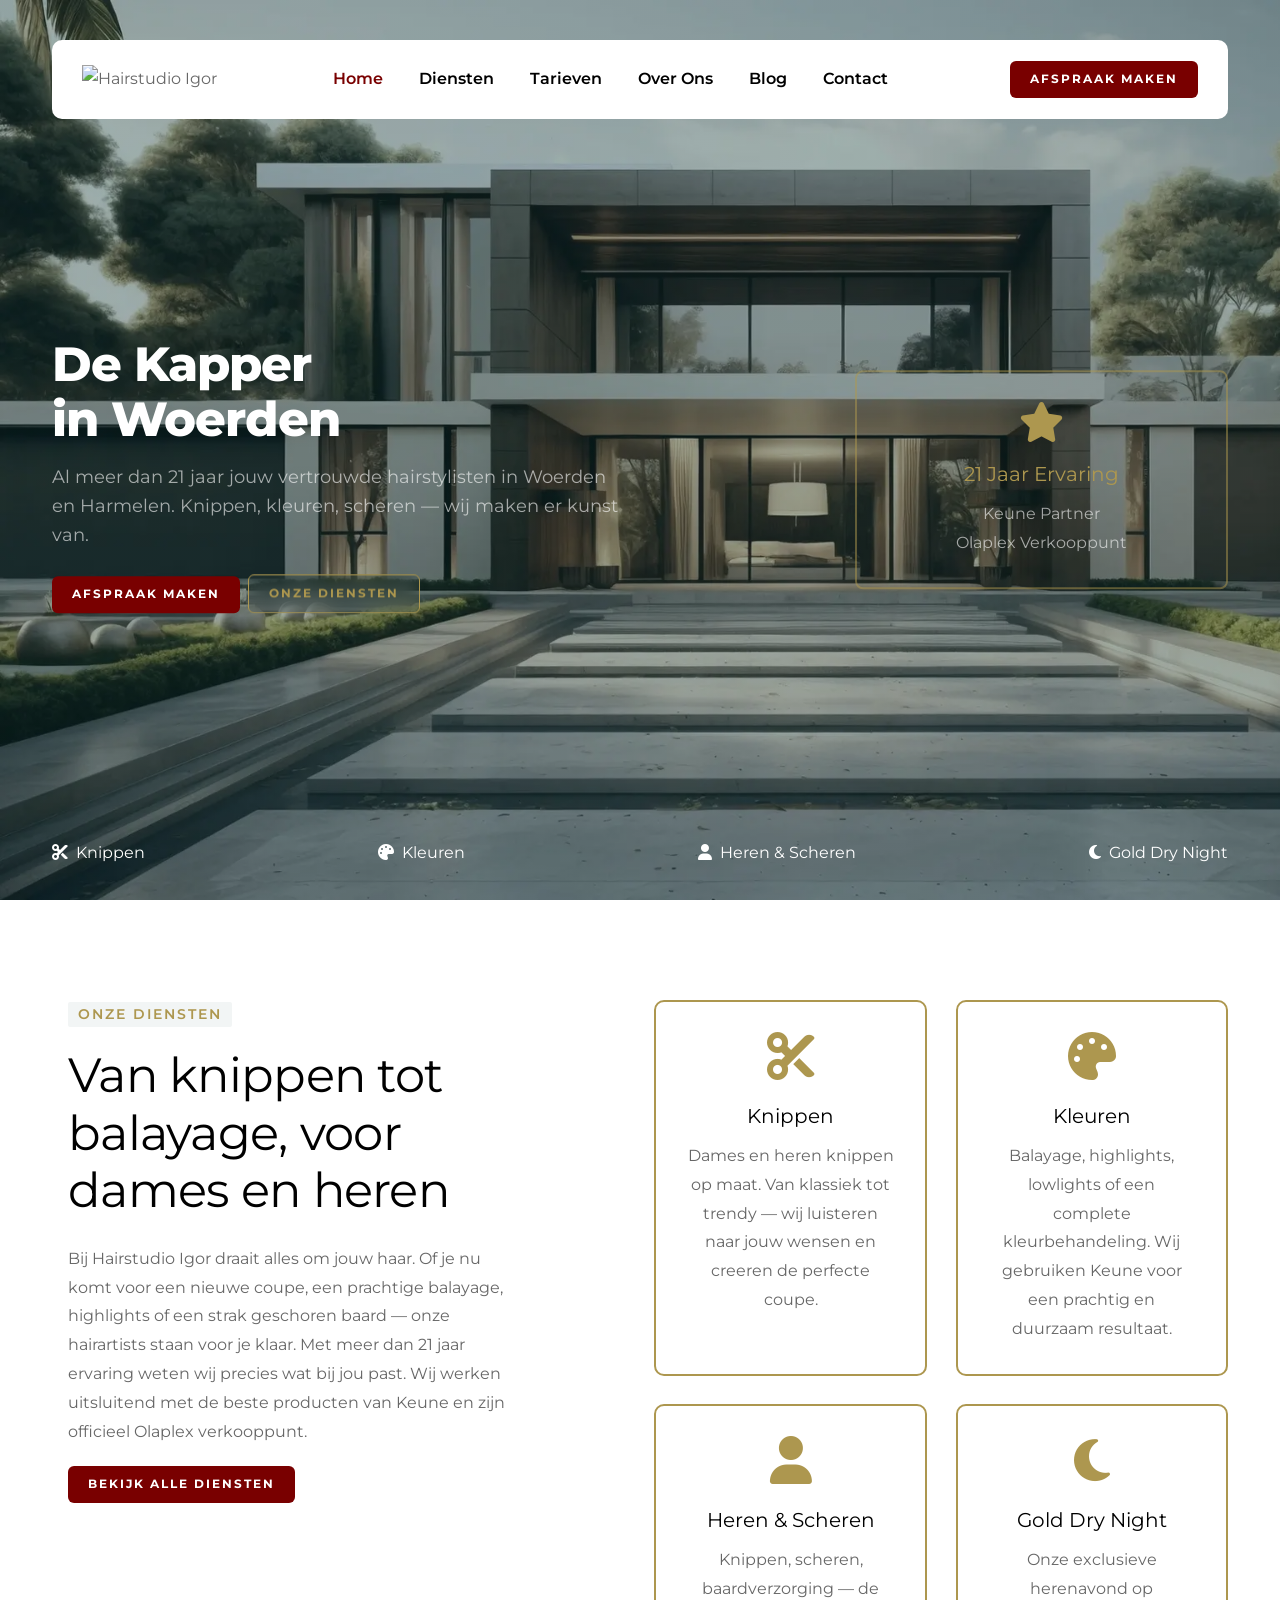
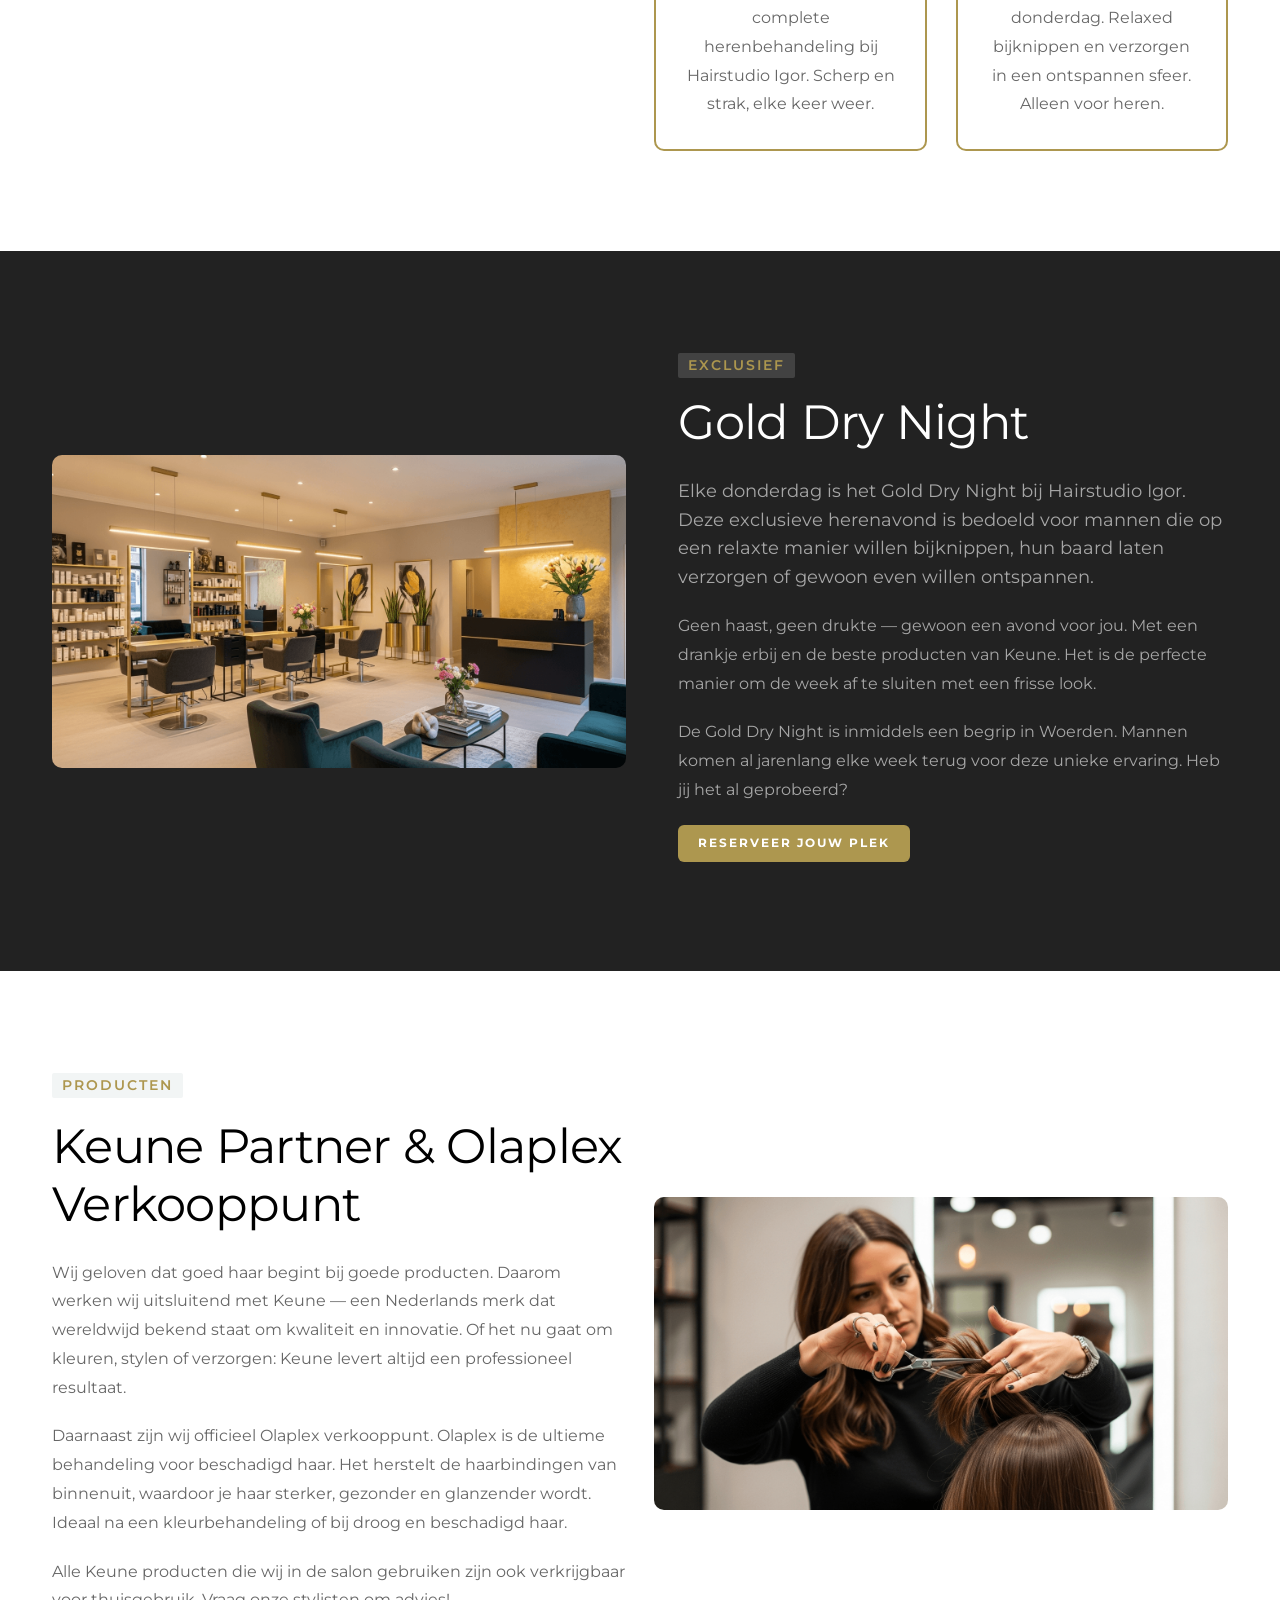
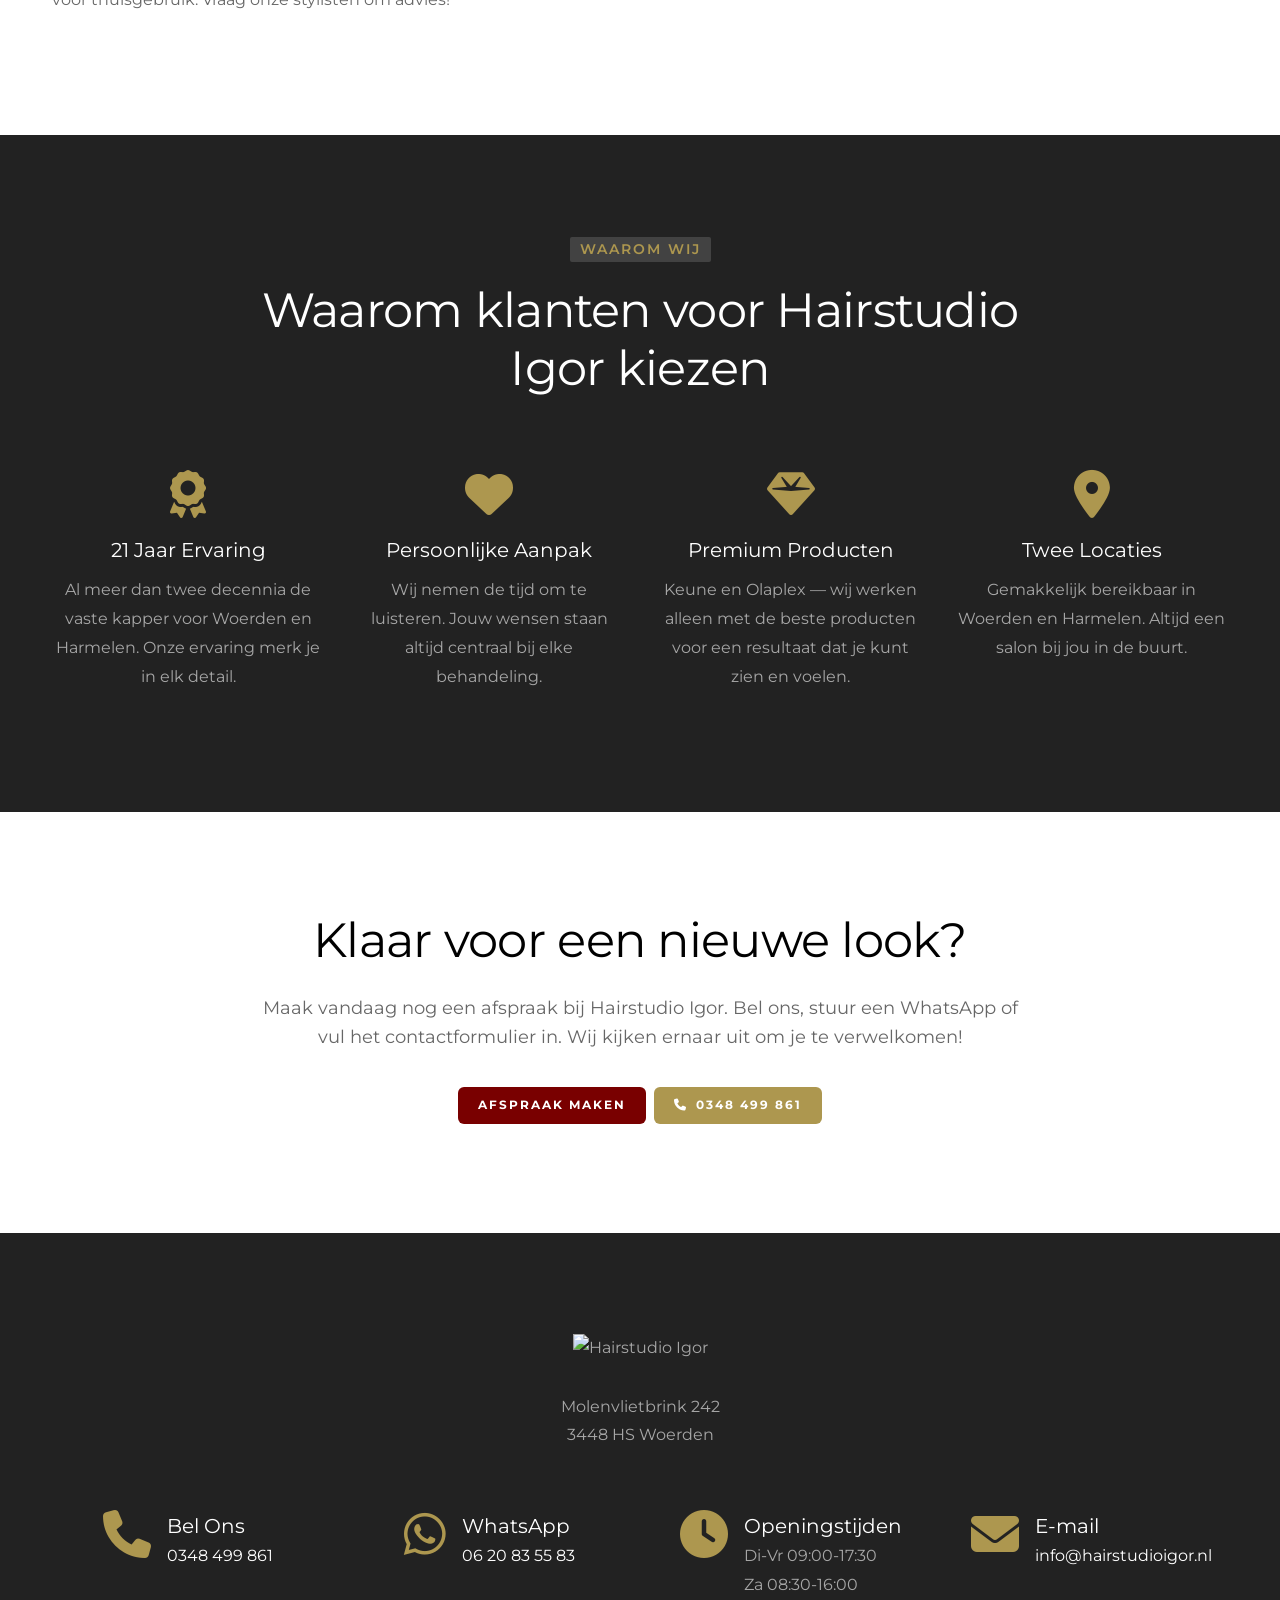
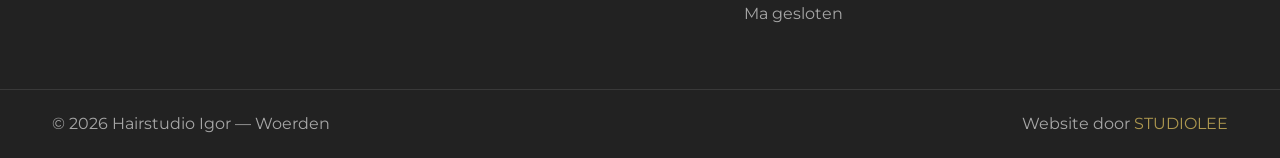
==== index.html @ 4038f2e4 "Initial commit: Hairstudio Igor website 8-page Dutch kapsalon website for Woerden. Dames & heren, kl" ====
<!DOCTYPE html>
<html lang="nl">

<head>
    <title>Hairstudio Igor — De Kapper in Woerden | 21 Jaar Ervaring</title>
    <link rel="icon" href="images/icon.webp" type="image/gif" sizes="16x16">
    <meta content="text/html;charset=utf-8" http-equiv="Content-Type">
    <meta content="width=device-width, initial-scale=1.0" name="viewport">
    <meta content="Hairstudio Igor — jouw kapper in Woerden en Harmelen. 21 jaar ervaring in knippen, kleuren, balayage, highlights en herenscheren. Keune partner & Olaplex verkooppunt." name="description">
    <meta content="kapper woerden, hairstudio igor, kapsalon woerden, balayage woerden, heren kapper woerden, keune kapper" name="keywords">
    <meta content="Hairstudio Igor" name="author">
    <meta property="og:title" content="Hairstudio Igor — De Kapper in Woerden">
    <meta property="og:description" content="21 jaar ervaring in knippen, kleuren en scheren. Keune partner & Olaplex verkooppunt in Woerden.">
    <meta property="og:type" content="website">
    <meta property="og:url" content="https://www.hairstudioigor.nl">
    <!-- CSS Files -->
    <link href="css/bootstrap.min.css" rel="stylesheet" type="text/css" id="bootstrap">
    <link href="css/plugins.css" rel="stylesheet" type="text/css">
    <link href="css/swiper.css" rel="stylesheet" type="text/css">
    <link href="css/style.css" rel="stylesheet" type="text/css">
    <link href="css/coloring.css" rel="stylesheet" type="text/css">
    <link href="css/swiper-custom-1.css" rel="stylesheet" type="text/css">
    <link href="css/datepicker.css" rel="stylesheet" type="text/css">
    <link id="colors" href="css/colors/scheme-01.css" rel="stylesheet" type="text/css">
    <link href="https://fonts.googleapis.com/css2?family=Montserrat:wght@300;400;500;600;700;800&display=swap" rel="stylesheet">
    <link href="fonts/fontawesome6/css/all.min.css" rel="stylesheet" type="text/css">
    <style>
        :root {
            --primary-color: #790000;
            --primary-color-rgb: 121, 0, 0;
            --secondary-color: #AD974F;
            --secondary-color-rgb: 173, 151, 79;
        }
        body, h1, h2, h3, h4, h5, h6, p, a, span, div, li, input, textarea, select, button, label {
            font-family: 'Montserrat', sans-serif !important;
        }
        .btn-main { background: #790000 !important; }
        .btn-main.btn-gold { background: #AD974F !important; }
        .btn-main.btn-line { border-color: #AD974F !important; color: #AD974F !important; background: transparent !important; }
        .btn-main.btn-line:hover { background: #AD974F !important; color: #fff !important; }
        .id-color, .id-color i { color: #AD974F !important; }
        .bg-gold { background-color: #AD974F !important; }
        .bg-bordeaux { background-color: #790000 !important; }
        .text-gold { color: #AD974F !important; }
        .text-bordeaux { color: #790000 !important; }
        .bg-dark, .section-dark, .bg-dark-2 { background-color: #222222 !important; }
        .subtitle { color: #AD974F !important; text-transform: uppercase; letter-spacing: 2px; font-size: 14px; font-weight: 600; }
        .service-icon { font-size: 48px; color: #AD974F; margin-bottom: 20px; display: block; }
        .gold-card { border: 2px solid #AD974F; border-radius: 8px; padding: 30px; text-align: center; transition: all 0.3s ease; }
        .gold-card:hover { background: rgba(173,151,79,0.08); }
        footer .subfooter { border-top: 1px solid rgba(255,255,255,0.1); padding: 20px 0; margin-top: 40px; }
        .studiolee-link { color: #AD974F; text-decoration: none; }
        .studiolee-link:hover { text-decoration: underline; }
    </style>
</head>

<body>

    <div id="wrapper">

        <div class="float-text show-on-scroll"><span><a href="#">Naar boven</a></span></div>
        <div class="scrollbar-v show-on-scroll"></div>
        <div id="de-loader"></div>

        <header class="transparent header-light header-float">
            <div class="container">
                <div class="row">
                    <div class="col-md-12">
                        <div class="header-inner">
                            <div class="de-flex">
                                <div class="de-flex-col">
                                    <div id="logo">
                                        <a href="index.html">
                                            <img class="logo-main" src="images/logo.webp" alt="Hairstudio Igor">
                                            <img class="logo-scroll" src="images/logo.webp" alt="Hairstudio Igor">
                                            <img class="logo-mobile" src="images/logo.webp" alt="Hairstudio Igor">
                                        </a>
                                    </div>
                                </div>
                                <div class="de-flex-col">
                                    <div class="de-flex-col header-col-mid">
                                        <ul id="mainmenu">
                                            <li><a class="menu-item active" href="index.html">Home</a></li>
                                            <li><a class="menu-item" href="diensten.html">Diensten</a></li>
                                            <li><a class="menu-item" href="tarieven.html">Tarieven</a></li>
                                            <li><a class="menu-item" href="over-ons.html">Over Ons</a></li>
                                            <li><a class="menu-item" href="blog.html">Blog</a></li>
                                            <li><a class="menu-item" href="contact.html">Contact</a></li>
                                        </ul>
                                    </div>
                                </div>
                                <div class="de-flex-col">
                                    <a class="btn-main fx-slide w-100" href="contact.html"><span>Afspraak Maken</span></a>
                                    <div class="menu_side_area"><span id="menu-btn"></span></div>
                                </div>
                            </div>
                        </div>
                    </div>
                </div>
            </div>
        </header>

        <!-- HERO SECTION -->
        <section id="section-hero" class="text-light no-top no-bottom relative overflow-hidden z-1000">
            <div class="abs w-100 abs-centered z-2">
                <div class="container">
                    <div class="spacer-double"></div>
                    <div class="row g-4 align-items-center justify-content-between">
                        <div class="col-md-6">
                            <h1 class="mb-3" style="font-size: 3rem; font-weight: 800;">De Kapper<br>in Woerden</h1>
                            <p class="fs-18 mb-4">Al meer dan 21 jaar jouw vertrouwde hairstylisten in Woerden en Harmelen. Knippen, kleuren, scheren — wij maken er kunst van.</p>
                            <a class="btn-main fx-slide" href="contact.html"><span>Afspraak Maken</span></a>&nbsp;
                            <a class="btn-main btn-line bg-blur fx-slide" href="diensten.html"><span>Onze Diensten</span></a>
                        </div>
                        <div class="col-lg-4">
                            <div class="gold-card text-light" style="border-color: rgba(173,151,79,0.5);">
                                <i class="fa-solid fa-star text-gold fs-40 mb-3"></i>
                                <h4 class="text-gold">21 Jaar Ervaring</h4>
                                <p class="mb-0">Keune Partner<br>Olaplex Verkooppunt</p>
                            </div>
                        </div>
                    </div>
                </div>
            </div>
            <div class="vertical-center">
                <div class="swiper">
                    <div class="swiper-wrapper">
                        <div class="swiper-slide">
                            <div class="swiper-inner" data-bgimage="url(images/slider/1.webp)">
                                <div class="sw-overlay op-5"></div>
                            </div>
                        </div>
                        <div class="swiper-slide">
                            <div class="swiper-inner" data-bgimage="url(images/slider/2.webp)">
                                <div class="sw-overlay op-5"></div>
                            </div>
                        </div>
                        <div class="swiper-slide">
                            <div class="swiper-inner" data-bgimage="url(images/slider/3.webp)">
                                <div class="sw-overlay op-5"></div>
                            </div>
                        </div>
                    </div>
                </div>
            </div>

            <div class="abs w-100 bottom-0 z-2 pb-4 sm-hide">
                <div class="container">
                    <div class="row">
                        <div class="col-lg-12">
                            <div class="d-flex justify-content-between">
                                <div><h6><i class="fa-solid fa-scissors me-2"></i>Knippen</h6></div>
                                <div><h6><i class="fa-solid fa-palette me-2"></i>Kleuren</h6></div>
                                <div><h6><i class="fa-solid fa-user me-2"></i>Heren & Scheren</h6></div>
                                <div><h6><i class="fa-solid fa-moon me-2"></i>Gold Dry Night</h6></div>
                            </div>
                        </div>
                    </div>
                </div>
            </div>
        </section>

        <!-- DIENSTEN OVERZICHT -->
        <section id="section-diensten">
            <div class="container">
                <div class="row g-4 justify-content-between">
                    <div class="col-lg-5">
                        <div class="ps-lg-3">
                            <div class="subtitle wow fadeInUp" data-wow-delay=".2s">Onze Diensten</div>
                            <h2 class="wow fadeInUp" data-wow-delay=".4s">Van knippen tot balayage, voor dames en heren</h2>
                            <p class="wow fadeInUp" data-wow-delay=".6s">Bij Hairstudio Igor draait alles om jouw haar. Of je nu komt voor een nieuwe coupe, een prachtige balayage, highlights of een strak geschoren baard — onze hairartists staan voor je klaar. Met meer dan 21 jaar ervaring weten wij precies wat bij jou past. Wij werken uitsluitend met de beste producten van Keune en zijn officieel Olaplex verkooppunt.</p>
                            <a class="btn-main fx-slide" href="diensten.html"><span>Bekijk Alle Diensten</span></a>
                        </div>
                    </div>

                    <div class="col-lg-6">
                        <div class="row g-4">
                            <div class="col-md-6">
                                <div class="h-100 rounded-1 gold-card">
                                    <i class="fa-solid fa-scissors service-icon"></i>
                                    <div class="relative wow fadeInUp">
                                        <h4>Knippen</h4>
                                        <p class="mb-0">Dames en heren knippen op maat. Van klassiek tot trendy — wij luisteren naar jouw wensen en creeren de perfecte coupe.</p>
                                    </div>
                                </div>
                            </div>

                            <div class="col-md-6">
                                <div class="h-100 rounded-1 gold-card">
                                    <i class="fa-solid fa-palette service-icon"></i>
                                    <div class="relative wow fadeInUp">
                                        <h4>Kleuren</h4>
                                        <p class="mb-0">Balayage, highlights, lowlights of een complete kleurbehandeling. Wij gebruiken Keune voor een prachtig en duurzaam resultaat.</p>
                                    </div>
                                </div>
                            </div>

                            <div class="col-md-6">
                                <div class="h-100 rounded-1 gold-card">
                                    <i class="fa-solid fa-user service-icon"></i>
                                    <div class="relative wow fadeInUp">
                                        <h4>Heren & Scheren</h4>
                                        <p class="mb-0">Knippen, scheren, baardverzorging — de complete herenbehandeling bij Hairstudio Igor. Scherp en strak, elke keer weer.</p>
                                    </div>
                                </div>
                            </div>

                            <div class="col-md-6">
                                <div class="h-100 rounded-1 gold-card">
                                    <i class="fa-solid fa-moon service-icon"></i>
                                    <div class="relative wow fadeInUp">
                                        <h4>Gold Dry Night</h4>
                                        <p class="mb-0">Onze exclusieve herenavond op donderdag. Relaxed bijknippen en verzorgen in een ontspannen sfeer. Alleen voor heren.</p>
                                    </div>
                                </div>
                            </div>
                        </div>
                    </div>
                </div>
            </div>
        </section>

        <!-- GOLD DRY NIGHT HIGHLIGHT -->
        <section class="bg-dark section-dark text-light">
            <div class="container">
                <div class="row g-4 align-items-center">
                    <div class="col-lg-6">
                        <img src="images/gallery/l1.webp" class="w-100 rounded-1" alt="Gold Dry Night bij Hairstudio Igor">
                    </div>
                    <div class="col-lg-6">
                        <div class="ps-lg-4">
                            <div class="subtitle s2 mb-3 text-gold">Exclusief</div>
                            <h2>Gold Dry Night</h2>
                            <p class="fs-18">Elke donderdag is het Gold Dry Night bij Hairstudio Igor. Deze exclusieve herenavond is bedoeld voor mannen die op een relaxte manier willen bijknippen, hun baard laten verzorgen of gewoon even willen ontspannen.</p>
                            <p>Geen haast, geen drukte — gewoon een avond voor jou. Met een drankje erbij en de beste producten van Keune. Het is de perfecte manier om de week af te sluiten met een frisse look.</p>
                            <p>De Gold Dry Night is inmiddels een begrip in Woerden. Mannen komen al jarenlang elke week terug voor deze unieke ervaring. Heb jij het al geprobeerd?</p>
                            <a class="btn-main btn-gold fx-slide" href="contact.html"><span>Reserveer Jouw Plek</span></a>
                        </div>
                    </div>
                </div>
            </div>
        </section>

        <!-- KEUNE & OLAPLEX -->
        <section>
            <div class="container">
                <div class="row g-4 align-items-center">
                    <div class="col-lg-6 order-lg-2">
                        <img src="images/gallery/l2.webp" class="w-100 rounded-1" alt="Keune producten bij Hairstudio Igor">
                    </div>
                    <div class="col-lg-6 order-lg-1">
                        <div class="subtitle wow fadeInUp">Producten</div>
                        <h2 class="wow fadeInUp">Keune Partner & Olaplex Verkooppunt</h2>
                        <p class="wow fadeInUp">Wij geloven dat goed haar begint bij goede producten. Daarom werken wij uitsluitend met Keune — een Nederlands merk dat wereldwijd bekend staat om kwaliteit en innovatie. Of het nu gaat om kleuren, stylen of verzorgen: Keune levert altijd een professioneel resultaat.</p>
                        <p class="wow fadeInUp">Daarnaast zijn wij officieel Olaplex verkooppunt. Olaplex is de ultieme behandeling voor beschadigd haar. Het herstelt de haarbindingen van binnenuit, waardoor je haar sterker, gezonder en glanzender wordt. Ideaal na een kleurbehandeling of bij droog en beschadigd haar.</p>
                        <p class="wow fadeInUp">Alle Keune producten die wij in de salon gebruiken zijn ook verkrijgbaar voor thuisgebruik. Vraag onze stylisten om advies!</p>
                    </div>
                </div>
            </div>
        </section>

        <!-- WAAROM HAIRSTUDIO IGOR -->
        <section class="bg-dark section-dark text-light">
            <div class="container">
                <div class="row justify-content-center text-center mb-5">
                    <div class="col-lg-8">
                        <div class="subtitle s2 text-gold">Waarom Wij</div>
                        <h2>Waarom klanten voor Hairstudio Igor kiezen</h2>
                    </div>
                </div>
                <div class="row g-4">
                    <div class="col-lg-3 col-md-6 text-center">
                        <i class="fa-solid fa-award text-gold fs-48 mb-3"></i>
                        <h4>21 Jaar Ervaring</h4>
                        <p>Al meer dan twee decennia de vaste kapper voor Woerden en Harmelen. Onze ervaring merk je in elk detail.</p>
                    </div>
                    <div class="col-lg-3 col-md-6 text-center">
                        <i class="fa-solid fa-heart text-gold fs-48 mb-3"></i>
                        <h4>Persoonlijke Aanpak</h4>
                        <p>Wij nemen de tijd om te luisteren. Jouw wensen staan altijd centraal bij elke behandeling.</p>
                    </div>
                    <div class="col-lg-3 col-md-6 text-center">
                        <i class="fa-solid fa-gem text-gold fs-48 mb-3"></i>
                        <h4>Premium Producten</h4>
                        <p>Keune en Olaplex — wij werken alleen met de beste producten voor een resultaat dat je kunt zien en voelen.</p>
                    </div>
                    <div class="col-lg-3 col-md-6 text-center">
                        <i class="fa-solid fa-location-dot text-gold fs-48 mb-3"></i>
                        <h4>Twee Locaties</h4>
                        <p>Gemakkelijk bereikbaar in Woerden en Harmelen. Altijd een salon bij jou in de buurt.</p>
                    </div>
                </div>
            </div>
        </section>

        <!-- CTA SECTION -->
        <section>
            <div class="container">
                <div class="row justify-content-center text-center">
                    <div class="col-lg-8">
                        <h2>Klaar voor een nieuwe look?</h2>
                        <p class="fs-18">Maak vandaag nog een afspraak bij Hairstudio Igor. Bel ons, stuur een WhatsApp of vul het contactformulier in. Wij kijken ernaar uit om je te verwelkomen!</p>
                        <div class="spacer-half"></div>
                        <a class="btn-main fx-slide" href="contact.html"><span>Afspraak Maken</span></a>&nbsp;
                        <a class="btn-main btn-gold fx-slide" href="tel:0348499861"><span><i class="fa-solid fa-phone me-2"></i>0348 499 861</span></a>
                    </div>
                </div>
            </div>
        </section>

    </div>

    <!-- footer -->
    <footer class="section-dark">
        <div class="container">
            <div class="row gx-5 justify-content-center">
                <div class="col-lg-8">
                    <div class="text-center">
                        <img src="images/logo.webp" class="w-200px" alt="Hairstudio Igor">
                        <div class="spacer-single"></div>
                        <div class="fs-16">Molenvlietbrink 242<br>3448 HS Woerden</div>
                    </div>
                </div>
            </div>
            <div class="spacer-double"></div>
            <div class="row g-4">
                <div class="col-lg-3 col-md-6 mb-sm-30">
                    <div class="d-flex justify-content-center">
                        <i class="fs-48 text-gold fa-solid fa-phone"></i>
                        <div class="ms-3"><h4 class="mb-0">Bel Ons</h4><p><a href="tel:0348499861" class="text-white">0348 499 861</a></p></div>
                    </div>
                </div>
                <div class="col-lg-3 col-md-6 mb-sm-30">
                    <div class="d-flex justify-content-center">
                        <i class="fs-48 text-gold fa-brands fa-whatsapp"></i>
                        <div class="ms-3"><h4 class="mb-0">WhatsApp</h4><p><a href="https://wa.me/31620835583" class="text-white">06 20 83 55 83</a></p></div>
                    </div>
                </div>
                <div class="col-lg-3 col-md-6 mb-sm-30">
                    <div class="d-flex justify-content-center">
                        <i class="fs-48 text-gold fa-solid fa-clock"></i>
                        <div class="ms-3"><h4 class="mb-0">Openingstijden</h4><p>Di-Vr 09:00-17:30<br>Za 08:30-16:00<br>Ma gesloten</p></div>
                    </div>
                </div>
                <div class="col-lg-3 col-md-6 mb-sm-30">
                    <div class="d-flex justify-content-center">
                        <i class="fs-48 text-gold fa-solid fa-envelope"></i>
                        <div class="ms-3"><h4 class="mb-0">E-mail</h4><p><a href="mailto:info@hairstudioigor.nl" class="text-white">info@hairstudioigor.nl</a></p></div>
                    </div>
                </div>
            </div>
        </div>
        <div class="subfooter">
            <div class="container">
                <div class="row">
                    <div class="col-md-6">&copy; 2026 Hairstudio Igor — Woerden</div>
                    <div class="col-md-6 text-md-end">
                        Website door <a href="https://www.studiolee.nl" target="_blank" class="studiolee-link">STUDIOLEE</a>
                    </div>
                </div>
            </div>
        </div>
    </footer>

    <script src="js/vendors.js"></script>
    <script src="js/swiper.js"></script>
    <script src="js/custom-swiper-1.js"></script>
    <script src="js/designesia.js"></script>

</body>

</html>
---- css/style.css ----
/* ================================================== */


/* Residem
/* created by designesia

@charset "utf-8";

Table of content:

* body
* header
  * subheader
* navigation
* content
* section
* footer
* sidebar
* contact
* elements
  * border
  * breadcrumb
  * button and link
  * columns
  * counter
  * divider
  * dropcap
  * heading
  * list
  * map
  * page heading
  * pagination
  * preloader
  * progress bar
  * social icons
  * spacer
  * tabs
  * testimonial
* plugins
* media query
*/

/* ================================================== */

@import url('https://fonts.googleapis.com/css2?family=Jost:ital,wght@0,200;0,300;0,400;0,500;0,600;0,700;0,800;1,200;1,300;1,400;1,500;1,600;1,700;1,800&display=swap');
@import url('https://fonts.googleapis.com/css2?family=DM+Sans:ital,wght@0,200;0,300;0,400;0,500;0,600;0,700;0,800;1,200;1,300;1,400;1,500;1,600;1,700;1,800&display=swap');

/* ================================================== */


/* import fonts icon */


/* ================================================== */

@import url("../fonts/fontawesome4/css/font-awesome.css");
@import url("../fonts/fontawesome6/css/fontawesome.css");
@import url("../fonts/fontawesome6/css/brands.css");
@import url("../fonts/fontawesome6/css/solid.css");
@import url("../fonts/elegant_font/HTML_CSS/style.css");
@import url("../fonts/et-line-font/style.css");
@import url("../fonts/icofont/icofont.min.css");

* {
  /* body font */
  --body-font: "DM Sans", Helvetica, Arial, sans-serif;
  --body-font-size: 16px;
  --body-font-color: rgba(0, 0, 0, .6);
  --body-font-color-dark: rgba(255, 255, 255, .6);
  --body-font-weight: 400;
  /* heading font */
  --heading-font: "Jost", Helvetica, Arial, sans-serif;  
  --heading-font-weight: 400;
  --heading-font-color: #000000;
  --heading-text-transform: none;
  /* h1 */
  --h1-font-size: 60px;
  --h1-font-weight: var(--heading-font-weight);
  --h1-letter-spacing: -0.02em;
  --h1-line-height: 1.15em;
  --h1-margin-bottom: 20px;
  /* h2 */
  --h2-font: var(--heading-font);
  --h2-font-size: 48px;
  --h2-font-weight: var(--heading-font-weight);
  --h2-letter-spacing: -0.015em;
  --h2-line-height: 1.2em;
  --h2-margin-bottom: 25px;
  /* h3 */
  --h3-font-size: 26px;
  --h3-font-weight: var(--heading-font-weight);
  --h3-letter-spacing: 0;
  --h3-line-height: 1.5em;
  --h3-margin-bottom: 10px;
  /* h4 */
  --h4-font-size: 20px;
  --h4-font-weight: var(--heading-font-weight);
  --h4-letter-spacing: 0;
  --h4-line-height: 1.6em;
  --h4-margin-bottom: 10px;
  /* h5 */
  --h5-font-size: 18px;
  --h5-font-weight: var(--heading-font-weight);
  --h5-letter-spacing: 0;
  --h5-line-height: 1.6em;
  --h5-margin-bottom: 10px;
  /* h6 */
  --h6-font-size: 16px;
  --h6-font-weight: var(--heading-font-weight);
  --h6-letter-spacing: 0;
  --h6-line-height: 1.6em;
  --h6-margin-bottom: 10px;
  /* mainmenu */
  --mainmenu-font: var(--title-font);
  --mainmenu-font-size: 16px;
  --mainmenu-font-weight: 600;
  --mainmenu-letter-spacing: 0;
  --mainmenu-text-transform: none;
  /* header logo */
  --logo-width: 180px;
  --logo-footer-width: 150px;
  /* misc */
  --border-default: solid 1px rgba(30, 30, 30, 1);
  --bg-color-even: #E8E8E8;
  --bg-color-odd: #F4F4F4;
  --bg-light: #F8F9FA;
  --bg-dark-1: #103C3B;
  --bg-dark-2: #1E4645;
  --bg-dark-3: #0c3130;  
  --bg-dark-1-rgb: 16, 60, 59;
  --bg-grey: #eeeeee;
  --bg-gradient-1: 0deg, rgba(var(--primary-color-rgb), .1) 0%, rgba(var(--secondary-color-rgb), .2) 100%;
  --swiper-theme-color: var(--secondary-color);
  --rounded-1: 10px;
  --border-color:#bbbbbb;
  --container-max-width:1240px;
  /* button */
  --btn-color: #fff;
  --btn-hover-bg: var(--bg-dark-1);
  --btn-font-family: var(--body-font);
  --btn-font-size: 12px;
  --btn-font-weight: bold;
  --btn-letter-spacing: 2px;
  --btn-padding: 4px 20px;
  --btn-rounded: 6px;
  --btn-text-decoration: none;
  --btn-text-transform: uppercase;
}

/* base background color */
.bg-color{background: var(--primary-color)}
.bg-light{background: var(--bg-light) !important}
.bg-dark,.bg-dark-1{background-color: var(--bg-dark-1) !important}
.bg-dark-2{background-color: var(--bg-dark-2) !important}
.bg-dark-3{background-color: var(--bg-dark-3) !important}
.bg-grey{background-color: var(--bg-grey) !important}
.bg-gradient-1{  background: -moz-linear-gradient(var(--bg-gradient-1)) !important;  background: -webkit-linear-gradient(var(--bg-gradient-1)) !important;background: linear-gradient(var(--bg-gradient-1)) !important;
}
/* base color */
.id-color{color:var(--primary-color)}
.rounded-1{
  border-radius: var(--rounded-1) !important;
  -moz-border-radius: var(--rounded-1) !important;
  -webkit-border-radius: var(--rounded-1) !important;
}
.alt-font-1{font-family:var(--alt-font-1);}

/* ================================================== */


/* body */


/* ================================================== */

html {
  position: relative;
  overflow-x: hidden;
  padding: 0;
  margin: 0;
}

body {
  overflow: hidden;
  font-family: var(--body-font);
  font-size: var(--body-font-size);
  font-weight: var(--body-font-weight);;
  color: var(--body-font-color);
  padding: 0;
  line-height: 1.8em;
  word-spacing: 0px;
}

body.dark-scheme {
  color: var(--body-font-color-dark);
  background: var(--bg-dark-1);
}

a,
a:hover {
  color:var(--body-font-color);
  text-decoration: none;
  outline: none;
}

.dark-scheme a,
.dark-scheme a:hover,
.text-light a,
.text-light a:hover {
  color:var(--body-font-color-dark);
  text-decoration: none;
  outline: none;
}


/* ================================================== */


/*  header  */


/* ================================================== */

header {
  width: 100%;
  position: absolute;
  left: 0;
  z-index: 1001;
  background: var(--bg-dark-1);
  margin: 0;
}

header.header-s1 {
  top: 0;
}

header.header-bg {
  background: rgba(0, 0, 0, 0.5);
}

header.transparent {
  background: none;
}

body:not(.side-layout) header:not(.smaller):not(.header-mobile).header-light.transparent {
  background: rgba(255, 255, 255, 0.0);
}

header.autoshow {
  top: -120px;
  height: 70px !important;
}

header.autoshow.scrollOn,
header.autoshow.scrollOff {
  -o-transition: .5s;
  -ms-transition: .5s;
  -moz-transition: .5s;
  -webkit-transition: .5s;
  transition: .5s;
  outline: none;
}

header.autoshow.scrollOn {
  top: 0;
}

header.autoshow.scrollOff {
  opacity: ;
  top: -120px;
}

header div#logo {
  color: white;
  -webkit-transition: all 0.3s;
  -moz-transition: all 0.3s;
  -ms-transition: all 0.3s;
  -o-transition: all 0.3s;
  transition: all 0.3s;
}

header .logo-2 {
  display: none;
}

header .logo-scroll {
  display: none;
}

header .logo,
header .logo-2 {
  font-family: var(--body-font);
  color: #fff;
  font-size: 40px;
  font-weight: 300;
}

header .logo-2 {
  color: #333;
}

header.header-full nav {
  float: left;
}

header nav a {
  -webkit-transition: all 0.3s;
  -moz-transition: all 0.3s;
  -ms-transition: all 0.3s;
  -o-transition: all 0.3s;
  transition: all 0.3s;
}

header nav a:hover {
  color: #555;
}

header.smaller #mainmenu ul ul {
  top: 0px;
}

header.smaller {
  position: fixed;
  top: 0px;
  background: var(--bg-dark-1);
  -webkit-backdrop-filter: blur(10px);
  -o-backdrop-filter: blur(10px);
  -moz-backdrop-filter: blur(10px);
  backdrop-filter: blur(10px);
  border: none;*/
}

header.header-mobile.header-float .header-inner,
header.smaller.header-float .header-inner{
  background: none;
  margin-top: 0;
  padding: 0;
}

header.smaller.header-float.header-light .header-inner{
  background: none;
}


header.header-light.smaller{
  background: rgba(255, 255, 255, 1.0);
}

.scroll-down {
    margin-top: -90px;
}

.scroll-up {
    margin-top: 0;
}

header.header-center.scroll-down{
  margin-top: -175px;
}

header.header-center #logo-center{
  display: inline-block;
  padding-top: 40px;
}

header.header-center #mainmenu{
  display: inline-block;
}

header.header-center{
  text-align: center;
}

header.header-center #logo{
  display: none;
}

header.smaller div#logo,
header.s2 div#logo {}

header.smaller .logo-init {
  display: none;
}

header.smaller #topbar {
  margin-top:-42px;
  overflow: hidden;
}

header.smaller #topbar.topbar-dark {
  background: rgba(34, 34, 34, .05);
}

header.smaller #topbar.topbar-dark a {
  color: #333333;
}

header .logo-mobile {
  display: none;
}


header.smaller.scroll-light {
  background: #ffffff;
}

header.scroll-light .logo-scroll{
  display: none;
}

header.smaller.scroll-light .logo-main{
  display: none;
}

header.smaller.scroll-light .logo-scroll{
  display: block;
}

header.smaller.scroll-dark {
  background: var(--bg-color-even);
}

header.header-light .h-phone,
header.smaller.scroll-light .h-phone {
  color: #202020;
}

header:not(.header-light).smaller.scroll-light div#logo .logo {
  display: none;
}

header.smaller.scroll-light div#logo .logo-2 {
  display: inline-block;
}

header.smaller.scroll-light div#logo .logo-scroll {
  display: inline-block;
}

header.smaller.header-light div#logo .logo {
  display: none;
}

header.smaller.scroll-light .social-icons i {
  color: var(--heading-font-color);
}

header.smaller.scroll-light #mainmenu li a,
header.smaller.scroll-light #mainmenu li.has-child:after {
  color: var(--heading-font-color);
}

.logo-smaller div#logo {
  width: 150px;
  height: 30px;
  line-height: 65px;
  font-size: 30px;
}

.logo-smaller div#logo img {
  font-size: 30px;
}

div#logo img{
  max-width: var(--logo-width);
}

footer .logo-footer{
  max-width: var(--logo-footer-width);
}

header.smaller div#logo .logo-1 {
  display: none;
}

header.smaller div#logo .logo-2 {
  display: inline-block;
}

.logo-small {
  margin-bottom: 20px;
}

header.header-full {
  padding-left: 30px;
  padding-right: 30px;
}

header .header-row {
  text-align: center;
}

header .header-col {
  position: relative;
  height: 100%;
}

/* left col header */
header .header-col.left {
  float: left;
  padding: 0 30px 0 0;
  /* border-right:solid 1px rgba(255,255,255,.2); */
}

/* middle col header */
header .header-col.mid {
  float: right;
}

header .header-col.mid .social-icons {
  float: right;
  /* border-left:solid 1px rgba(255,255,255,.2); */
  padding: 0 30px 0 30px;
}

header.header-float .header-inner{
  padding: 0 30px;
  background: var(--bg-dark-1);
  margin-top: 40px;
  border-radius: 10px;
  -moz-border-radius: 10px;
  -webkit-border-radius: 10px;
}

header.header-float.header-light .header-inner{
  background: #ffffff;
}


.header-col-right {
  text-align: right;
}
/* subheader */

#subheader {
  overflow: hidden;
  position: relative;
  padding: 160px 0 120px 0;
}

#subheader h1 {
  font-size: 48px;
  margin-bottom: 0;
  text-transform: uppercase;
}

#subheader.dark {
  background-color: #1A1C26;
}

#subheader.dark h1 {
  color: #fff;
}

.de-overlay{
    position: absolute;
    width: 100%;
    height: 100%;
    top:0;
    left: 0;
    background: rgba(var(--bg-dark-1-rgb), .35);
  }

.de-overlay-gradient{
  position: absolute;
  width: 100%;
  height: 100%;
  top:0;
  left: 0;
  background: linear-gradient(45deg, rgba(var(--primary-color-rgb),.8), rgba(var(--secondary-color-rgb),.8));
}


.de-overlay-gradient-2{
  position: absolute;
  width: 100%;
  height: 100%;
  top:0;
  left: 0;
  background: linear-gradient(45deg, rgba(var(--primary-color-rgb),.8) 0%, rgba(var(--secondary-color-rgb),0) 100%);
}

.crumb-wrapper{
  position: absolute;
  padding: 0 20px;
  padding-bottom: 5px;
  bottom: 0;
  z-index: 1;
  text-align: center;
  left: 50%;
  transform: translateX(-50%);
  background: rgba(255, 255, 255, .1);
}

.crumb {
  font-size: 13px;
}


.crumb {
  display: inline-block;
  padding: 3px 10px;
  margin-top: 20px;
  line-height: 1.2em;
  border-radius:30px;
  -moz-border-radius:30px;
  -webkit-border-radius:30px;
}

.text-light .crumb a{
  color:rgba(255, 255, 255, 1.0);
}


#subheader.text-light .crumb {
  color: #fff;
}

#subheader .small-border-deco {
  display: block;
  margin: 0 auto;
  margin-top: 20px;
  width: 100%;
  height: 1px;
  background: rgba(255, 255, 255, .1);
}

#subheader .small-border-deco span {
  display: block;
  margin: 0 auto;
  height: 2px;
  width: 100px;
}

#subheader.dark h2,
#subheader.dark h4 {
  color: #fff;
}

#subheader.dark h2 {
  font-size: 48px;
}

#subheader.s2 {
  text-align: left;
  padding: 120px 0 20px;
  border: solid 1px #ddd;
  border-left: none;
  border-right: none;
}

.rtl #subheader.s2 {
  text-align: right;
}


#subheader.s2 h1,
#subheader.s2 .crumb {
  margin: 0;
  padding: 0;
}

#subheader.s2 .crumb {
  float: right;
  margin-top: 10px;
}

.rtl #subheader.s2 .crumb {
  float: left;
}


/* ================================================== */


/* navigation */


/* ================================================== */

#mainmenu {
  font-size: 13px;
  margin: 0 auto;
  padding: 0;
  float: none;
  counter-reset: my-awesome-counter;
}

#mainmenu ul {
  margin: 0px 0px;
  padding: 0px;
  height: 30px;
  background: #ffffff;
  color: var(--body-font-color);
}

#mainmenu ul:not(.mega) {
  border: solid 1px #dddddd;
}

.dark-scheme #mainmenu ul {
  background: var(--bg-dark-1);
  border: solid 1px rgba(255, 255, 255, .1);
}

#mainmenu li {
  margin: 0px 0px;
  padding: 0px 0px;
  float: left;
  display: inline;
  list-style: none;
  position: relative;
}

#mainmenu>li {
  margin-right: 30px;
}

#mainmenu>li:last-child{
  margin-right: 0;
}

#mainmenu>li {
  counter-increment: my-awesome-counter;
}

#mainmenu li a.new:before{
  content:"NEW";
  font-size: 12px;
  padding: 1px 4px;
  border-radius:3px;
  -moz-border-radius:3px;
  -webkit-border-radius:3px;
  margin-right: 5px;
  color:#ffffff;
  background: var(--primary-color);
}
/*
#mainmenu>li::before {
  content: counter(my-awesome-counter) ' —';
  right: 8px;
  top: 5px;
  color:var(--secondary-color);
  margin-right: 5px;
  font-weight: 500;
  font-family: var(--heading-font);
}
*/

header.smaller #mainmenu>li::before{
  transform: scale(0);
}

#mainmenu>li.has-child:after {
  font-family: FontAwesome;
  content: "\f078";
  padding-left: 5px;
  font-size: 8px;
  position: relative;
  top: -2px;
  color:rgba(255, 255, 255, .75);
}

.rtl #mainmenu li.has-child:after {
  padding-left: 15px;
}

.header-light #mainmenu li.has-child:after {
  color: rgba(0, 0, 0, .5);
}

#mainmenu >li>a {  
  padding-right: 6px;  
  font-size: var(--mainmenu-font-size);
  font-weight: var(--mainmenu-font-weight);
  text-transform: var(--mainmenu-text-transform);
  letter-spacing: var(--mainmenu-letter-spacing);
}

#mainmenu li.has-child>a {
  padding-right: 0px;
}

#mainmenu a {
  position: relative;
  display: inline-block;
  padding-top: 25px;
  padding-bottom: 25px;
  text-decoration: none;
  color: #ffffff;
  text-align: center;
  outline: none;
}

#mainmenu p {
  line-height: 1.8em;
  margin-bottom: 0;
}

header.header-light #mainmenu a {
  color: var(--heading-font-color);
}

#mainmenu a span:not(.badge) {
  position: relative;
  width: 0%;
  color: #ffffff;
  display: block;
  font-size: 10px;
  text-transform: uppercase;
  line-height: 14px;
  border-bottom: solid 2px #ffffff;
}

#mainmenu li:hover a span:not(.badge) {
  width: 100%;
}

#mainmenu li li a span:not(.badge) {
  float: right;
  margin-top: 5px;
}

#mainmenu a.active span:not(.badge) {
  width: 100%;
  margin-left: 0%;
}

.header-light {
  background: #ffffff;
}

.header-light #mainmenu>li>a {
  color: var(--heading-font-color);
}

#mainmenu li li {
  font-family: var(--body-font);
  font-size: 14px;
}

#mainmenu li li:last-child {
  border-bottom: none;
}

#mainmenu li li a {
  padding: 5px 15px;
  border-top: none;
  color: #606060;
  width: 100%;
  border-left: none;
  text-align: left;
  font-weight: normal;
  border-bottom: solid 1px rgba(255, 255, 255, .1);
  letter-spacing: 0;
}

#mainmenu li:last-child>a {
  border-bottom: none;
}

.dark-scheme #mainmenu li li a {
  color: #ffffff;
}

.rtl #mainmenu li li a {
  text-align: right;
}

#mainmenu li li a:hover {
  color: #111;
}

#mainmenu li li a:after {
  content: none;
}

#mainmenu li li a:hover,
#mainmenu ul li:hover>a {
  color: #fff;
}

#mainmenu li a.active{
  color:var(--primary-color) !important;
}

#mainmenu li ul {
  width: 190px;
  height: auto;
  position: absolute;
  left: 0px;
  z-index: 10;
  visibility: hidden;
  opacity: 0;
  border-radius: 3px;
}

#mainmenu ul li b {
  background: #333;
  color: #ffffff;
  padding: 0 3px;
  padding-bottom: 3px;
  font-size: 10px;
  margin-right: 3px;
  border-radius: 2px;
  -moz-border-radius: 2px;
  -webkit-border-radius: 2px;
}

#mainmenu li li {
  font-size: 14px;
  display: block;
  float: none;
  text-transform: none;
}

#mainmenu li:hover>ul {
  visibility: visible;
  opacity: 1;
  margin-top: 0px;
}

#mainmenu li ul ul:not(.ul-list) {
  top: 0px;
  margin-left: 188px;
}

#mainmenu select {
  padding: 10px;
  height: 36px;
  font-size: 14px;
  border: none;
  background: #ff4200;
  color: #eceff3;
}

#mainmenu select option {
  padding: 10px;
}

#mainmenu .btn-type {
  padding: 0;
  margin: 0;
}

#mainmenu .btn-type a {
  background: #eee;
  padding: 0;
  margin: 0;
}

#mainmenu>li ul.mega {
  position: fixed;
  left: 0;
  height: 0%;
  width: 100%;
  visibility: hidden;
  opacity: 0;
  overflow: hidden;
  padding: 0;
  -webkit-box-shadow: none;
  -moz-box-shadow: none;
  box-shadow: none;
  background: none;
}

#mainmenu>li ul.mega > li{
  padding: 0;
  margin: 0;
}

#mainmenu>li ul.mega .sb-menu {
  background: #fff;
  border-radius: 6px;
  -moz-border-radius: 6px;
  -webkit-border-radius: 6px;
  border: solid 1px #dddddd;
}

.dark-scheme #mainmenu>li ul.mega .sb-menu {
  background: var(--bg-dark-1);
  border-color: rgba(255, 255, 255, .1);
}

#mainmenu li:hover ul.mega {
  visibility: visible;
  opacity: 1;
}

#mainmenu li ul.mega>li,
#mainmenu li ul.mega>li a {
  width: 100%;
}

#mainmenu li ul.mega li.title {
  padding: 0px 10px 15px 10px;
  text-align: left;
  color: #fff;
  font-weight: bold;
}

#mainmenu li ul.mega>li ul {
  position: static;
  visibility: visible;
  opacity: 1;
  left: 0;
  float: none;
  width: 100%;
}

#mainmenu ul.mega>li ul li {
  margin: 0;
  padding: 0;
}

#mainmenu ul.mega>li ul li:last-child {
  border-bottom: none;
}

#mainmenu li ul.mega .menu-content {
  background: #171A21;
  padding: 30px;
}

#mainmenu li ul.mega li.title {
  font-family: var(--main-font);
  padding: 0px;
  text-align: left;
  font-weight: bold;
  color: #586383;
}

#mainmenu ul.mega>li ul {
  border: none;
}

#mainmenu li ul.mega ul li a {
  background: none;
  padding: 2px 0;
}

#mainmenu li ul.mega ul li a:hover {
  color: #35404e;
}

header.header-mobile #mainmenu>li ul.mega {
  visibility: visible;
  opacity: 1;
}

header:not(.header-mobile) #mainmenu>li:hover ul.mega {
  height: auto;
}

/* menu toggle for mobile */

#menu-btn {
  line-height: 1.5em;
  display: none;
  float: right;
  width: 32px;
  height: 32px;
  padding: 4px;
  text-align: center;
  cursor: poInter;
  color: #fff;
  margin-top: 0px;
  margin-left: 20px;
}

#menu-btn:before {
  font-family: FontAwesome;
  content: "\f0c9";
  font-size: 20px;
}

#menu-btn.menu-open:before{
  content: "\f068";
}

.rtl #menu-btn {
  float: left;
}


#btn-extra{
  position: relative;
  margin-left: 20px;
  width: 24px;
  height: 12px;
  cursor: pointer;
}

#btn-extra span{
  content: '';
  display: block;
  position: absolute;
  top: 0;
  width: 100%;
  border-bottom: solid 2px #ffffff;
}

#btn-extra.img{
  width: 32px;
  height: 32px;
}

#btn-extra img{
  width: 100%;
}

header.header-light #btn-extra span{
  border-bottom: solid 2px var(--heading-font-color);
}


#btn-extra span:nth-child(2){
  top:auto;
  bottom: 0;
  right: 0;
}

#btn-extra:hover span{
  width: 70%;
}

.header-light #btn-extra span{
  background: var(--bg-dark-1);
}

#extra-wrap{
  position: fixed;
  z-index: 1002;
  top:0;
  right: -500px;
  width: 500px;
  height: 100%;
  overflow: hidden;
  background: rgba(var(--bg-dark-1-rgb), .75);
  -webkit-backdrop-filter: blur(10px);
  -o-backdrop-filter: blur(10px);
  -moz-backdrop-filter: blur(10px);
  backdrop-filter: blur(10px);
}

#extra-wrap.open{
  right: 0;
}

#extra-content{
  padding: 50px;
  color:#ffffff;
  position: absolute;
  top: 0;
  bottom: 0;
  left: 0;
  right: -17px;
  overflow-y: scroll;
}

#btn-close{
  top: 50px;
  right: 50px;
  position: absolute;
  z-index: 1001;
  width: 26px;
  height: 26px;
  cursor: pointer;
}

#btn-close span{
  content: '';
  display: block;
  position: absolute;
  top: 50%;
  width: 100%;
  height: 2px;
  background: #ffffff;
  transform: rotate(45deg);
}

#btn-close span:nth-child(2){
  transform: rotate(-45deg);
}


header.header-mobile.header-light,
header.header-mobile.header-light #menu-btn,
header.header-mobile.header-light #menu-btn:hover {
  background: none;
}

header.header-mobile.header-light #menu-btn {
  color: #222;
}


header.header-mobile.header-center #logo{
  display: block;
}

header.header-mobile.header-center #logo-center{
  display: none;
}

/* ================================================== */


/* content */


/* ================================================== */

#content {
  width: 100%;
  background: #ffffff;
  padding: 90px 0 90px 0;
  z-index: 100;
}

.dark-scheme #content {
  background: var(--bg-dark-1);
}

.dark-scheme #content {
  background: var(--bg-dark-1);
}

/* ================================================== */


/* section */


/* ================================================== */

section {
  padding: 100px 0 100px 0;
}

#content.zebra section:nth-child(even) {
  background: #fcfcfc;
}

section:not(.relative) {}

section.no-bg,
#content.no-bg {
  background: none !important;
}

.bottom-rounded{
  overflow: hidden;
  border-radius:0 0 100% 100%;
  -moz-border-radius:0 0 100% 100%;
  -webkit-border-radius:0 0 100% 100%;
  padding-bottom: 200px;
}

.rounded-up{
  border-radius:60px 60px 0 0;
  -moz-border-radius:60px 60px 0 0;
  -webkit-border-radius:60px 60px 0 0;
}

.rounded-down{
  border-radius:0 0 60px 60px;
  -moz-border-radius:0 0 60px 60px;
  -webkit-border-radius:0 0 60px 60px;
}



.rounded-up-down{
  border-radius:60px;
  -moz-border-radius:60px;
  -webkit-border-radius:60px;
}


.rounded-10px{
    border-radius:10px;
    -moz-border-radius:10px;
    -webkit-border-radius:10px;
}

.rounded-20px{
    border-radius:20px;
    -moz-border-radius:20px;
    -webkit-border-radius:20px;
}


.dark-scheme section {
  background: var(--bg-dark-1);
}

.no-bg {
  background: none !important;
}

.bgcolor-variation {
  background: #f6f6f6;
}

.overlay-gradient {
  width: 100%;
  height: 100%;
  z-index: 100;
  top: 0;
  padding: 90px 0 90px 0;
}

.de_light section {
  background: #ffffff;
}

.text_top {
  position: relative;
  z-index: 1000;
}

/* ================================================== */


/* footer */


/* ================================================== */

footer {
  color: var(--body-font-color-dark);
  background: var(--bg-dark-1);
  padding: 100px 0 0 0;
}

footer.footer-light {
  background: #ffffff;
}

footer.footer-light a {
  color: #5d6371;
}

footer p {
  line-height: 1.8em;
}

.dark-scheme footer a {
  color: var(--body-font-color-dark);
}

footer.footer-black {
  background: #222222;
}

footer h5,
.de_light footer h5 {
  color: #fff;
  font-size: 18px;
  text-transform: none;
}

footer a {
  color: var(--body-font-color-dark);
  text-decoration: none !important;
}

.subfooter {
  margin-top: 50px;
  border-top: solid 1px rgba(255, 255, 255, .1);
  padding: 20px 0 20px 0;
}

.footer-light .subfooter {
  border-top: solid 1px rgba(0, 0, 0, .1);
}

header.header-light-transparent {
  background: rgba(255, 255, 255, .5);
}

header.header-solid.header-light #mainmenu>li>a {
  color: #555;
}

header.header-solid {
  background: #fff;
}

header.smaller.header-dark {
  background: #222222;
  border: none;
}

header.smaller.header-dark #mainmenu a {
  color: #fff;
}

.side-layout header.smaller.header-dark #mainmenu>li {
  border-bottom: solid 1px rgba(255, 255, 255, .1);
}

.side-layout header.smaller.header-dark #mainmenu>li:last-child {
  border-bottom: none;
}

header.header-mobile {
  position: fixed !important;
  background: var(--heading-font-color);
  top: 0;
  padding-top: 10px;
  padding-bottom: 10px;
}

header.header-mobile .container {
  max-width: 100% !important;
  padding-left: 20px;
  padding-right: 20px;
}

.dark-scheme header.header-mobile {
  background: var(--bg-dark-1);
}

header.header-mobile.has-topbar .header-row,
header.header-mobile.has-topbar .header-col {
  margin-top: 10px;
}

header.header-mobile nav {
  float: none;
}

header.header-mobile .logo {
  display: none;
}

header.header-mobile .logo-2 {
  display: inline-block;
}

header.header-mobile.header-light {
  background: #fff;
}

header.header-mobile #mainmenu ul {
  padding: 0;
}

header.header-solid.header-light {
  background: #fff;
}

header.header-light .logo {
  display: none;
}

header.header-light .logo-2 {
  display: inline-block;
}

/* topbar start here */

#topbar {
  z-index: 1000;
  width: 100%;
  overflow: hidden;
  top: 0;
  background: var(--bg-dark-3);
}

#topbar.topbar-light{
  background: var(--bg-grey);
}

#topbar.topbar-light a,
#topbar.topbar-light .social-icons i{
  color: var(--heading-font-color);
}

#topbar.topbar-dark {
  background: rgba(34, 34, 34, .2);
}

#topbar a {
  text-decoration: none;
}

#topbar.text-light a {
  color: #ffffff;
}

.topbar-left,
.topbar-right {
  display: flex;
}

.topbar-right {
  float: right;
}

.topbar-solid {
  background: #ffffff;
}

.tb-light {
  background: #ffffff;
}

#topbar:not(.topbar-noborder) .topbar-right .topbar-widget {
  border-left: solid 1px rgba(255, 255, 255, .1);
}

#topbar:not(.topbar-noborder) .topbar-right span:last-child {
  border-right: solid 1px rgba(255, 255, 255, .1);
}

#topbar:not(.topbar-noborder) .topbar-light .topbar-right .topbar-widget {
  border-left: solid 1px #eee;
}

#topbar:not(.topbar-noborder) .topbar-light .topbar-right span:last-child {
  border-right: solid 1px #eee;
}

#topbar:not(.topbar-noborder) .tb-light .topbar-right .topbar-widget {
  border-left: solid 1px rgba(0, 0, 0, .1);
}

#topbar:not(.topbar-noborder) .tb-light .topbar-right span:last-child {
  border-right: solid 1px rgba(0, 0, 0, .1);
}

/* topbar left content */
.topbar-left {
  float: left;
}

#topbar:not(.topbar-noborder) .topbar-left .topbar-widget {
  border-right: solid 1px rgba(255, 255, 255, .1);
}

#topbar:not(.topbar-noborder) .topbar-light .topbar-left .topbar-widget {
  border-right: solid 1px #eee;
}

#topbar:not(.topbar-noborder) .topbar-left span:first-child {
  border-left: solid 1px rgba(255, 255, 255, .1);
}

#topbar:not(.topbar-noborder) .tb-light .topbar-left .topbar-widget {
  border-right: solid 1px rgba(0, 0, 0, .1);
}

#topbar:not(.topbar-noborder) .tb-light .topbar-left span:first-child {
  border-left: solid 1px rgba(0, 0, 0, .1);
}

.h-phone {
  text-align: center;
  display: inline-block;
  font-weight: 600;
  color: #ffffff;
  font-family: var(--heading-font);
  font-size: 16px;
  margin-right: 20px;
  line-height: 1.3em;
}

.h-phone span {
  display: block;
  font-size: 12.5px;
  font-weight: 500;
  color: rgba(255, 255, 255, .75);
}

header.header-light .h-phone span{
  color: var(--body-font-color);
}


.h-phone i {
  display: inline-block;
  font-size: 32px;
  left: 0;
  top: 12px
}

.menu_side_area .btn-line{
  display: inline-block;
}

/* topbar widget */
.topbar-widget {
  font-size: 15px;
  font-weight: 300;
  display: flex;
  padding: 6px 0  6px 0;
}

.topbar-widget a{
    color:rgba(255, 255, 255, .75);
}

.topbar-widget img{
  width: 20px;
  margin-right: 10px;
}


.topbar-widget.widget-text {
  padding-top: 6px;
}

.topbar-widget i {
  font-size: 16px;
  margin-top: 8px;
  margin-right: 10px;
}

.h-sub .topbar-widget {
  padding: 12px;
}

.topbar-widget:before {
  float: left;
  position: relative;
  font-family: "FontAwesome";
  font-size: 16px;
  margin-right: 10px;
}

.topbar-widget.tb-phone:before {
  content: "\f095";
}

.topbar-widget.tb-email:before {
  content: "\f003";
}

.topbar-widget.tb-opening-hours:before {
  content: "\f017";
}

.topbar-widget.tb-social {
  padding: 0;
}

.topbar-widget.tb-social a {
  font-size: 14px;
  display: flex;
  padding: 5px;
  padding-left: 15px;
  display: inline-block;
  text-align: center;
}

.topbar-widget a span {
  font-weight: bold;
  margin-right: 10px;
  border-radius: 30px;
  -moz-border-radius: 30px;
  -webkit-border-radius: 30px;
}

#topbar:not(.topbar-noborder) .topbar-light .topbar-widget.tb-social a,
#topbar:not(.topbar-noborder) .topbar-light .topbar-widget.tb-social a:first-child {
  border-left: solid 1px rgba(0, 0, 0, .1);
}

#topbar:not(.topbar-noborder) .topbar-widget.tb-social a {
  border-left: solid 1px rgba(255, 255, 255, .1);
}

.tb-light .topbar-widget.tb-social a {
  border-left: solid 1px rgba(0, 0, 0, .1);
}

.topbar-widget.tb-social a:first-child {
  border: none;
}

/* topbar end here */

/* ================================================== */


/* blog */


/* ================================================== */

.blog-list {
  margin: 0;
  padding: 0;
}

/* blog list */

.blog-list>div {
  list-style: none;
  line-height: 1.7em;
  margin-top: 0px;
  border-bottom: solid 1px rgba(255, 255, 255, .1);
  margin-bottom: 20px;
}

.blog-list img {
  margin-bottom: 20px;
}

.de_light .blog-list li {
  border-bottom: solid 1px #ddd;
}

.blog-list h4 {
  margin-top: 20px;
}

.blog-list h4 a {
  color: #fff;
}

.de_light .blog-list h4 a {
  color: #222222;
}

.de_light .text-light .blog-list h4 a {
  color: #fff;
}

.blog-list .btn-more {
  padding: 3px 25px 3px 25px;
  color: #111;
  text-transform: uppercase;
  text-decoration: none;
  font-weight: 700;
  float: right;
}

.blog-list .btn-more:hover {
  background: #fff;
}

.de_light .blog-list .btn-more:hover {
  background: #222;
  color: #fff;
}

.blog-list .post-text {
  padding-left: 80px;
}

.bloglist .post-text a.btn-main {
  display: inline-block;
  margin-top: 0px;
  padding: 5px 25px;
}

.blog-list .blog-slider {
  margin-bottom: -60px;
}

.blog-list .date-box {
  position: absolute;
  text-align: center;
  text-shadow: none;
}

.blog-list .date-box .day,
.blog-list .date-box .month {
  display: block;
  color: #fff;
  text-align: center;
  width: 40px;
  z-index: 100;
}

.de_light .blog-list .date-box .month {
  color: #222222;
}

.blog-list .date-box {
  text-align: center;
  background: #f6f6f6;
  padding: 10px;
}

.blog-list .date-box .month {
  font-size: 14px;
}

.blog-list .date-box .day {
  font-family: var(--body-font);
  color: #222222;
  font-weight: bold;
  font-size: 28px;
}

.blog-list .date-box .month {
  font-family: var(--body-font);
  color: #fff;
  font-size: 13px;
  letter-spacing: 3px;
}

.de_light .blog-list .date-box .month {
  border-bottom-color: #ddd;
}

.de_light .text-light .blog-list .date-box .month {
  color: #fff;
}

/* de-bloglist-type-1 */
.de-bloglist-type-1 .d-content {
  display: block;
  border-bottom: solid 1px rgba(0, 0, 0, .1);
  padding-bottom: 15px;
  margin-bottom: 10px;
  min-height: 100px;
}

.de-bloglist-type-1 .d-image {
  position: absolute;
  overflow: hidden;
  width: 80px;
}

.de-bloglist-type-1 .d-image img {
  width: 100%;
}

.de-bloglist-type-1 .d-content {
  padding-left: 100px;
}

.de-bloglist-type-1 .d-content h4 {
  font-size: 16px;
  margin-bottom: 0px;
}

.de-bloglist-type-1 .d-date {
  position: relative;
  font-size: 12px;
  font-weight: 500;
  padding-left: 18px;
}

.de-bloglist-type-1 .d-date:before {
  font-family: "FontAwesome";
  font-weight: 300;
  color: var(--primary-color);
  content: "\f073";
  left: 0;
  position: absolute;
}


/* de-post-type-1 */
.de-post-type-1 {
  margin-bottom: 40px;
}

.de-post-type-1 .d-image {
  position: relative;
  overflow: hidden;
  border-radius: 8px;
  -moz-border-radius: 8px;
  -webkit-border-radius: 8px;
  margin-bottom: 20px;
}

.de-post-type-1 .d-image img {
  width: 100%;
}

.de-post-type-1 .d-meta {
  font-size: 12px;
  margin-bottom: 10px;
}

.de-post-type-1 .d-meta span {
  display: inline-block;
  font-weight: 600;
  margin-right: 30px;
  padding-left: 30px;
  position: relative;
}

.de-post-type-1 h4 {
  margin-bottom: 10px;
}

.de-post-type-1 h4 a {
  font-size: 20px;
  color: #333333;
  margin-bottom: 0px;
}

.de-post-type-1 .d-meta span:before {
  font-family: "FontAwesome";
  font-size: 20px;
  font-weight: 300;
  color: var(--primary-color);
  content: "";
  left: 0;
  position: absolute;
}

.de-post-type-1 .d-meta span.d-by:before {
  content: "\f007";
}

.de-post-type-1 .d-meta span.d-date:before {
  content: "\f073";
}

.de-post-type-1 .d-meta span.d-tags:before {
  content: "\f02c";
}

.blog-snippet li {
  border-bottom: none;
  margin-bottom: 0;
}

#blog-carousel .item.item {
  width: 100%;
}

.de-blog-c1{
  position: relative;
  margin-bottom: 60px;
}

.de-blog-c1 h4{
  font-size: 28px;
  letter-spacing: 0;
  font-weight: 600;
  line-height: 1.3em;
}

.de-blog-c1 .d-date{
  position: absolute;
  left: 0;
  text-align: center;
  color:#ffffff;
  text-align: center;
}

.de-blog-c1 .d-date .d-month{
  text-transform: uppercase;
  background: var(--primary-color);
  font-size: 16px;
  font-family: var(--heading-font);
  margin-left: .5rem;
  margin-bottom: 10px;
  font-weight:bold;
  line-height: 1em;
  padding: 2px 0;  
  letter-spacing: 2px;
}

.de-blog-c1 .d-date .d-day{
  font-size: 52px;
  font-family: var(--heading-font);
  padding-left: .3rem;
  font-weight: bold;
}

.de-blog-c1 .d-image{
  padding-left: 100px;
}

.de-blog-c1 .d-image img{
  width:100%;
  -webkit-box-shadow: 8px 8px 0 0px var(--primary-color);
  -moz-box-shadow: 8px 8px 0 0px var(--primary-color);
  box-shadow: 8px 8px 0 0px var(--primary-color);
}

/* blog comment */

#blog-comment {
  margin-top: 40px;
}

#blog-comment h5 {
  margin-bottom: 10px;
}

#blog-comment ul,
#blog-comment li {
  list-style: none;
  margin-left: -40px;
  padding-left: 0;
}

.rtl #blog-comment li {
  margin-right: -30px;
}

.rtl #blog-comment li li {
  margin-right: 40px;
}

#blog-comment li {
  min-height: 70px;
  margin-bottom: 20px;
  padding-bottom: 20px;
  border-bottom: solid 1px #ccc;
}

.dark-scheme #blog-comment li {
  border-bottom-color: rgba(255, 255, 255, .1);
}

#blog-comment li .avatar {
  position: absolute;
  margin-top: 5px;
}

#blog-comment li .avatar img{
  width: 70px;
  border-radius:10px;
  -moz-border-radius:10px;
  -webkit-border-radius:10px;
}

#blog-comment .comment {
  margin-left: 85px;
}

.rtl #blog-comment .comment {
  margin-left: 0;
  margin-right: 85px;
}

#blog-comment li {
  min-height: 70px;
  font-size: 15px;
  line-height: 1.6em;
}

#blog-comment li li {
  margin-left: 55px;
  padding-bottom: 0px;
  margin-top: 20px;
  padding-top: 20px;
  border-top: solid 1px #ccc;
  border-bottom: none;
}

.dark-scheme #blog-comment li li {
  border-top-color: rgba(255, 255, 255, .1);
}

#blog-comment li li .avatar {
  position: absolute;
}

#blog-comment li li .comment {}

.comment-info {
  margin-left: 85px;
  margin-bottom: 5px;
}

.rtl .comment-info {
  margin-left: 0;
  margin-right: 85px;
}

.comment-info span {}

.comment-info .c_name {
  display: block;
  font-weight: 700;
  color: #555555;
}

.dark-scheme .comment-info .c_name {
  color: #ffffff;
}

.comment-info .c_reply {
  padding-left: 20px;
  margin-left: 20px;
  border-left: solid 1px #ddd;
  font-size: 12px;
}

.dark-scheme .comment-info .c_reply {
  border-left-color: rgba(255, 255, 255, .2);
}

.comment-info .c_date {
  font-size: 12px;
}

.blog-list h4 {
  color: #333;
}

.blog-list .post-wrapper {}

.blog-read h4 {
  color: #333;
  letter-spacing: normal;
  font-size: 24px;
  text-transform: none;
}

.blog-carousel ul,
.blog-carousel li {
  margin: 0;
  list-style: none;
}

.blog-carousel h4 {
  margin-bottom: 0px;
}

.blog-carousel p {
  margin-bottom: 10px;
}

.blog-carousel .post-date {
  text-transform: uppercase;
  letter-spacing: 3px;
  font-size: 11px;
  color: #888;
}

.bloglist {
  position: relative;
  overflow: hidden;
  margin-bottom: 15px;
  background: var(--tertiary-color);
}

.post-content {
  position: relative;
}

.post-content p {
  margin-bottom: 0px;
}

.post-text .d-date{
  font-size: 14px;
}

.post-text h4 {
  margin-top: 10px;
  margin-bottom: 10px;
}

.post-text h4 a {
  font-weight: bold;
  font-family: var(--body-font);
  color: #1A1C26;
  text-decoration: none;
  line-height: 1.5em;
  letter-spacing: 0;
}

.dark-scheme .post-text h4 a {
  color: #ffffff;
}

.post-text .tags {
  font-size: 10px;
  text-transform: uppercase;
}

.p-tagline {
  position: absolute;
  z-index: 1;
  top: 20px;
  left: 20px;
}

.p-tagline {
  left: auto;
  right: 20px;
}

.p-tagline,
.p-title {
  font-family: var(--body-font);
  background: rgba(var(--primary-color-rgb), .2);
  border-radius: 3px;
  display: inline-block;
  font-size: 10px;
  font-weight: bold;
  letter-spacing: 2px;
  line-height: 10px;
  padding: 7px 10px 6px 10px;
  text-transform: uppercase;
  margin-bottom: 5px;
}

.p-tagline,
.p-title.invert {
  background: var(--secondary-color);
}

.p-title {
  font-size: 12px;
  margin-bottom: 20px;
}

.post-text .p-date {
  text-transform: uppercase;
  letter-spacing: 2px;
  font-size: 10px;
  font-weight: 500;
  color: #888888;
  padding: 5px 10px;
  background: rgba(0, 0, 0, .05);
  border-radius: 5px;
  -moz-border-radius: 5px;
  -webkit-border-radius: 5px;
}

.blog-read img {
  margin-bottom: 20px;
}

.blog-read .post-text {
  padding: 0;
}

/* blog comment form */

#commentform label {
  display: block;
}

#commentform input {
  width: 290px;
}

#commentform input:focus {
  border: solid 1px #999;
  background: #fff;
}

#commentform textarea {
  width: 97%;
  padding: 5px;
  height: 150px;
  color: #333;
}

#commentform textarea:focus {
  border: solid 1px #999;
  background: #fff;
}

#commentform input.btn {
  width: auto;
}


.post-meta {
  margin: 0px 0 10px 0px;
  border: solid 1px #eee;
  border-left: none;
  border-right: none;
  border-left: none;
  font-size: 11px;
  display: table;
  width: 100%;
  table-layout: fixed;
}

.post-meta a {
  color: #888;
}

.post-meta span {
  display: table-cell;
  padding: 10px 0 10px 0;
  text-align: center;
}

.post-meta span i {
  float: none;
}

.post-image{
  overflow: hidden;x
}
.post-image img {
  width: 100%;
  margin-bottom: 0px;
}
.post-image .d-tagline{
  position: absolute;
  top:20px;
  right: 20px;
  line-height: 1em;
}

.post-image .d-tagline span{
  font-size: 12px;
  color:#ffffff;
  text-transform: uppercase;
  display: inline-block;
  background: var(--primary-color);
  margin-left: 5px;
  padding: 4px 10px 4px 10px;
  border-radius:6px;
  -moz-border-radius:6px;
  -webkit-border-radius:6px;
  font-weight: 600;
}


.blog-slide {
  padding: 0;
  margin: 0;
}

.blog-item {
  margin-bottom: 60px;
}

.blog-item img.preview {
  width: 100%;
  margin-bottom: 30px;
}

.post-image {
  position: relative;
}

.post-image .post-info {
  position: absolute;
  bottom: 0;
  padding: 0;
  border: none;
  width: 100%;
}

.post-image .post-info .inner {
  margin: 0 30px 0 30px;
  padding: 3px 20px;
  border-radius: 0px 10px 0 0;
}

.post-image .post-date,
.post-image .post-author {
  color: #ffffff;
}

/* ================================================== */

/* ratings */


/* ================================================== */

.ratings {
  color: #F86E4E;
}

.p-rating i {
  color: #cccccc;
}

.p-rating i.checked {
  color: #FFD337;
}

.d-rating i {
  font-size: 15px;
  color: #FEC42C;
  margin-right: 3px;
}

/* ================================================== */


/* contact form */


/* ================================================== */

.error {
  display: none;
  margin-top: 30px;
  color: #e7505a;
  clear: both;
  padding-top: 20px;
  padding: 20px;
  background: rgba(231, 80, 90, .1);
  border: solid 1px #e7505a;
}

.success {
  display: none;
  position: relative;
  color: #ffffff;
  background: var(--bg-dark-2);
  clear: both;
  padding: 30px;
  padding-left: 90px;
  border-radius:var(--rounded-1);
  -moz-border-radius:var(--rounded-1);
  -webkit-border-radius:var(--rounded-1);
}

.success:before{
  font-size: 40px;
  position: absolute;
  font-family: "FontAwesome";
  content: "\f00c";
  margin-right: 15px;
  left: 30px;
  top:40px;
}

.error img {
  vertical-align: top;
}

#contact_form textarea {
  /*height: calc(100% - 20px);*/
}

#contact_form .radio-img input[type="radio"] + label, 
#contact_form .radio-img input[type="checkbox"] + label{
  padding: 0px;
  position: relative;
  background: none;
  width: 20%;
  float: left;
  text-align: center;
  margin-right: 5%;
}

#contact_form .radio-img input[type="radio"] + label:before, 
#contact_form .radio-img input[type="checkbox"] + label:before {
  position: absolute;
  top: 10px;
  left: 15px;
  display: none;
}

#contact_form .radio-img input[type="radio"] + label img, 
#contact_form .radio-img input[type="checkbox"] + label img{
  width: 100%;
  margin-bottom: 10px;
  opacity: .5;
}

#contact_form .radio-img input[type="radio"]:checked + label img, 
#contact_form .radio-img input[type="checkbox"]:checked + label img{
  width: 100%;
  padding: 3px;
  opacity: 1;
  background: var(--primary-color);
}

#contact_form input[type=checkbox] {
  position: relative;
  border: solid 1px var(--primary-color);
  background: none;
  cursor: pointer;
  line-height: 0;
  margin: 4px .6em 0 0;
  outline: 0;
  padding: 0 !important;
  vertical-align: text-top;
  height: 15px;
  width: 15px;
  -webkit-appearance: none;
  opacity: .5;
}

.form-control {
  padding: 10px;
  border: solid 1px rgba(0,0,0,0.05);
  background: rgba(0,0,0,.025);
  border-radius:6px;
  -moz-border-radius:6px;
  -webkit-border-radius:6px;
}

.text-light .form-control{
  color: #ffffff;
  border: solid 1px rgba(255,255,255,0.2);
  background: rgba(255,255,255,.025);
}

.text-light select.form-control option{
  color: var(--heading-font-color);
}


.radio-opt{
  float: left;
}


.radio-opt input[type="radio"]{
  display: none;
}

.radio-opt label {
  min-width: 62px;
  font-size: 12px;
  vertical-align: middle;
  text-align: center;
  cursor: pointer;
  background-color: rgba(var(--primary-color-rgb),.2);
  color: white;
  padding: 0px;
  margin: 0 8px 8px 0;
  opacity: .5;
}
.radio-opt input[type="radio"]:checked + label{
  background-color: var(--primary-color);
  opacity: 1;
}



#contact_form input[type=checkbox]:checked{
  background: var(--primary-color);
  opacity: 1;
}


#contact_form.s2 .radio-img input[type="radio"] + label, 
#contact_form.s2 .radio-img input[type="checkbox"] + label,
#contact_form .radio-img input[type="radio"] + label img, 
#contact_form .radio-img input[type="checkbox"] + label img{
  width: 100%;
  float: none;
}

.form-underline{
  outline: none;
  width: 100%;
  padding: 10px 0 10px 0;
  margin-bottom: 20px;
  border: none;
  border-bottom: solid 1px var(--bg-dark-1);
  background: none;
  border-radius: 0;
  height: auto;
  box-shadow: none;
  -moz-box-shadow: none;
  -webkit-box-shadow: none;
}

.text-light .form-underline,
.dark-scheme .form-underline{
  color: #ffffff;
  border-bottom-color: rgba(255, 255, 255, .3);
}

.form-underline select {
  -webkit-appearance: none;
  -webkit-border-radius: 0px;
  -moz-appearance: none;
  appearance: none;
  background: url('../images/ui/arrow-down-form.png') no-repeat 98% 60%;
}

.form-underline select:focus {
  background: url('../images/ui/arrow-down-form-hover.png') no-repeat 98% 60%;
}

.form-underline input[type=text],
.form-underline textarea,
.form-underline input[type=email],
.form-underline select {
  color: #333;
  border-bottom: solid 1px var(--heading-font-color);
}

.text-light .form-underline input[type=text],
.text-light .form-underline textarea,
.text-light .form-underline input[type=email],
.text-light .form-underline select {
  color: #fff;
  border-bottom: solid 1px #ffffff;
}


.hover-underline{
  position: relative;
  border-bottom: solid 1px rgba(0, 0, 0, .4);
}

.hover-underline .form-underline{
  padding-top: 0;
}

.text-light .hover-underline{
    border-bottom: solid 1px rgba(255, 255, 255, .4);
}


.hover-underline:before{
  content: '';
  position: absolute;
  bottom: 0;
  margin-bottom: -1px;
  width:0;
  border-bottom: solid 1px #000000;
  -o-transition: .3s;
  -ms-transition: .3s;
  -moz-transition: .3s;
  -webkit-transition: .3s;
  transition: .3s;
  outline: none;
}

.text-light .hover-underline:before{
  border-bottom: solid 1px #ffffff;
}


.hover-underline:hover:before{
  width:100%;
}

.text-light ::placeholder {
  color: #ffffff;
  opacity: 1; /* Firefox */
}

.text-light::-ms-input-placeholder { /* Edge 12 -18 */
  color: #ffffff;
}

.form-default input[type=text],
.form-default textarea,
.form-default input[type=email],
.form-default select {
  padding: 10px;
  margin-bottom: 20px;
  background: rgba(255, 255, 255, .5);
  border-radius: 0px;
  -moz-border-radius: 0px;
  -webkit-border-radius: 0px;
  height: auto;
  box-shadow: none;
  -moz-box-shadow: none;
  -webkit-box-shadow: none;
  font-weight: 400;
  font-size: 18px;
}

.form-border select {
  background: url("data:image/svg+xml;utf8,<svg fill='black' height='24' viewBox='0 0 24 24' width='24' xmlns='http://www.w3.org/2000/svg'><path d='M7 10l5 5 5-5z'><path d='M0 0h24v24H0z' fill='none'></svg>") right 5px center no-repeat !important;
}

.rtl .form-border select {
  background: none !important;
  padding-left: 20px;
}

#contact_form.form-default textarea {
  padding: 10px;
  height: 170px;
  border-radius: 0px;
  -moz-border-radius: 0px;
  -webkit-border-radius: 0px;
}

#form_subscribe input[type=text] {
  padding: 7px 12px 7px 12px;
  width: 80%;
  float: left;
  display: table-cell;
  border-radius: 30px 0 0 30px;
  -moz-border-radius: 30px 0 0 30px;
  -webkit-border-radius: 30px 0 0 30px;
  border: none;
  border-right: none;
  background: rgba(255, 255, 255, .7);
  -webkit-box-shadow: 2px 2px 20px 0px rgba(20, 20, 20, 0.05);
  -moz-box-shadow: 2px 2px 20px 0px rgba(20, 20, 20, 0.05);
  box-shadow: 2px 2px 20px 0px rgba(20, 20, 20, 0.05);
}

#form_sb input[type=text] {
  font-size: 20px;
  padding: 25px 20px 25px 20px;
  width: 85%;
  height: 30px;
  float: left;
  display: table-cell;
  border-radius: 30px 0 0 30px;
  -moz-border-radius: 30px 0 0 30px;
  -webkit-border-radius: 30px 0 0 30px;
  border: none;
  background: #ffffff;
  border: none;
}

.dark-scheme #form_sb input[type=text] {
  color: #ffffff;
  background: rgba(255, 255, 255, .1);
}

#form_sb #btn-submit i {
  text-align: center;
  font-size: 30px;
  float: left;
  width: 15%;
  background: #171A21;
  color: #ffffff;
  display: table-cell;
  padding: 10px 0 10px 0;
  border-radius: 0 30px 30px 0;
  -moz-border-radius: 0 30px 30px 0;
  -webkit-border-radius: 0 30px 30px 0;
}

footer:not(.footer-light) #form_subscribe input[type=text]::-moz-input-placeholder {
  color: #ffffff;
}

footer:not(.footer-light) #form_subscribe input[type=text]::-webkit-input-placeholder {
  color: #ffffff;
}


footer:not(.footer-light) #form_subscribe.form-dark input[type=text] {
  color: #ffffff;
  background: rgba(255, 255, 255, .1);
}

.footer-light #form_subscribe input[type=text] {
  border: none;
  border-right: none;
  padding: 6px 12px;
  background: #ffffff;
}

#form_subscribe input[type=text]:focus {
  background: rgba(255, 255, 255, .2);
}

#form_subscribe #btn-subscribe i {
  text-align: center;
  font-size: 28px;
  float: left;
  width: 20%;
  background: #171A21;
  color: #ffffff;
  display: table-cell;
  padding: 5px 0 5px 0;
  border-radius: 0 30px 30px 0;
  -moz-border-radius: 0 30px 30px 0;
  -webkit-border-radius: 0 30px 30px 0;
}

.form-default input[type=text]:focus,
.form-default textarea:focus,
.form-default input[type=email]:focus,
.form-default select:focus {
  background: #f6f6f6;
}

.error_input {
  border-bottom: solid 1px #ff0000 !important;
}

.arrow-up,
.arrow-down {
  width: 0;
  height: 0;
  border-left: 40px solid transparent;
  border-right: 40px solid transparent;
  border-bottom: 40px solid #fff;
  position: fixed;
  margin-left: auto;
  margin-right: auto;
  left: 0;
  right: 0;
  bottom: 0;
  cursor: poInter;
  z-index: 101;
}

.arrow-down {
  border-top: 40px solid #fff;
  border-bottom: none;
  position: fixed;
  z-index: 102;
  top: -40px;
}

.arrow-up:before {
  font-family: "FontAwesome";
  font-size: 20px;
  content: "\f067";
  color: #222;
  position: relative;
  top: 12px;
  margin: 0 0 0 -8px;
}

.arrow-down:before {
  font-family: "FontAwesome";
  font-size: 20px;
  content: "\f068";
  color: #222;
  position: relative;
  top: -35px;
  margin: 0 0 0 -8px;
}

/* ================================================== */


/* elements */


/* ================================================== */


/* border */


/* ------------------------------ */

.small-border {
  width: 50px;
  height: 2px;
  background: rgba(0, 0, 0, .5);
  border-left: none;
  border-right: none;
  display: block;
  margin: 0 auto;
  margin-bottom: 30px;
}


.small-border.sm-left {
  margin-left: 0;
}

.rtl .small-border.sm-left {
  margin-right: 0;
}

.tiny-border {
  height: 1px;
  background: #333;
  width: 40px;
  margin: 20px 0 20px 0;
  display: block;
}

.tiny-border.center {
  margin-left: auto;
  margin-right: auto;
}

.small-border.white {
  border-top: solid 2px #ffffff;
}

/* breadcrumb */


/* ------------------------------ */

.crumb {
  color: #777;
  margin: 0;
  padding: 0;
  font-weight: 500;
}

.crumb{
  padding-top: 10px;
  margin-bottom: -50px;
}

.crumb li {
  display: inline;
  text-decoration: none;
  letter-spacing: 0;
}

.crumb li:after {  
  color: var(--secondary-color);
  font-family: "FontAwesome";
  content:"\f111";
  font-size: 10px;
  margin: 0 10px 0 10px;
}

.crumb li:last-child:after {
  display: none;
}

.crumb a {
  opacity: .6;
  text-decoration: none;
}

.crumb a:hover{
  opacity: 1;
}

.crumb li .active {
  font-weight: bold;
}

.de_light .crumb a:hover {
  color: #fff;
}

/* button and link */


/* ------------------------------ */

a {
  text-decoration: none;
}

.de_light a {
  color: #888;
}

.de_light a:hover {
  color: #555;
}

a.btn-text {
  text-decoration: none;
  display: inline-block;
  color: #111;
  font-weight: 600;
  padding: 0;
}

a.btn-text:after {
  font-family: FontAwesome;
  content: "\f054";
  padding-left: 10px;
}

a.btn-text {
  color: #fff;
}

a.btn-big {
  font-size: 14px;
  color: #eceff3;
  letter-spacing: 1px;
  line-height: normal;
  font-weight: bold;
  text-transform: uppercase;
  border: solid 1px #fff;
  padding: 10px 30px 10px 30px;
}

a.btn-big:after {
  font-family: FontAwesome;
  content: "\f054";
  margin-left: 20px;
}

a.btn,
.btn {
  position: relative;
  z-index: 1;
  overflow: hidden;
}

a.btn:before {
  content: "";
  background: rgba(0, 0, 0, 0);
  width: 0;
  height: 100%;
  position: absolute;
  z-index: -1;
}

a.btn-fx:after {
  font-family: FontAwesome;
  content: "\f178";
  margin-left: 15px;
  position: absolute;
  right: -20px;
  margin-top: 0px;
}

a.btn-fx {
  font-size: 14px;
  color: #eceff3;
  letter-spacing: 1px;
  line-height: normal;
  font-weight: bold;
  text-transform: uppercase;
  border: solid 1px #fff;
  padding: 10px 30px 10px 30px;
}

a.btn-fx:hover {
  padding-left: 20px;
  padding-right: 40px;
}

a.btn-fx:before {
  width: 0;
  height: 100%;
  left: 0;
  top: 0;
  position: absolute;
}

a.btn-fx:hover:after {
  right: 15px;
}

a.btn-fx:hover:before {
  width: 100%;
  background: rgba(0, 0, 0, 1);
}

a.btn-fx.light:hover:before {
  width: 100%;
  background: rgba(255, 255, 255, 1);
}

.btn-fullwidth {
  display: block;
  width: 100%;
}

a.btn-slider {
  font-size: 14px;
  font-weight: bold;
  color: #fff;
  line-height: normal;
  text-decoration: none;
  text-transform: uppercase;
  border: solid 2px #fff;
  padding: 10px 30px 10px 30px;
  border-radius: 60px;
}

a.btn-slider:hover {
  color: #222;
  background: #fff;
  border-color: #000;
  border: solid 2px #fff;
}

a.btn-main:hover,
.btn-main:hover,
a.btn-main.btn-line:hover {
  color: #fff;
  background: var(--btn-hover-bg);
}

a.btn-slider:hover:after {
  color: #222;
}

a.btn-id,
a.btn-id:hover {
  border: none;
}

a.btn-light.btn-id {
  color: #222;
}

a.btn-dark.btn-id {
  color: #fff;
}

.btn-main.btn-small {
  padding: 5px 20px 5px 20px;
  font-weight: bold;
  text-transform: uppercase;
}

.btn-fx.btn-main {
  text-transform: normal;
}

a.btn-bg-dark {
  background: #222;
}

a.btn-text-light {
  color: #fff;
}

.btn-icon-left i {
  margin-right: 12px;
  color: #fff;
}

.btn-add_to_cart,
a.btn-add_to_cart {
  border: solid 1px #bbb;
  font-size: 12px;
  border-radius: 0;
  -moz-border-radius: 0;
  -webkit-border-radius: 0;
  padding: 3px;
  padding-left: 40px;
  padding-right: 20px;
  display: inline-block;
  text-align: center;
  text-decoration: none;
  color: #555;
}

.btn-add_to_cart:before,
a.btn-add_to_cart:before {
  font-family: "FontAwesome";
  content: "\f07a";
  position: absolute;
  left: 20px;
}

a.btn-main,
a.btn-main:active,
a.btn-main:focus,
a.btn-main:visited,
.btn-main,
input[type=button].btn-main,
a.btn-line,
#mainmenu li ul.mega a.btn-main {
  background: var(--primary-color);
  color: var(--btn-color);
  font-family: var(--btn-font-family);
  font-size: var(--btn-font-size);
  font-weight: var(--btn-font-weight);
  letter-spacing: var(--btn-letter-spacing);
  padding: var(--btn-padding); 
  text-decoration: var(--btn-text-decoration);
  text-transform: var(--btn-text-transform);
  border-radius: var(--btn-rounded);
  -moz-border-radius: var(--btn-rounded);
  -webkit-border-radius: var(--btn-rounded);
  border: none;
  position: relative;
  display: inline-block;
  text-align: center;
  outline: 0;
}

a.btn-main.fx-slide{
  overflow: hidden;
}

a.btn-main.fx-slide span{
  display: block;
  position: relative;
  transition: all .3s ease-in-out;
}

a.btn-main.fx-slide:hover span{
  transform: translate(0, 40px);
  opacity: 0;
}

a.btn-main.fx-slide:hover:before {
  opacity: 1;
  transform: translate(0, 0);
}

a.btn-main.fx-slide:before {
  content: attr(data-hover);
  position: absolute;
  left: 0;
  width: 100%;
  opacity: 0;
  transform: translate(0, -100%);
  transition: all 0.3s ease-in-out;
}

a.btn-main.btn-dark-trans{
    background: rgba(255, 255, 255, .1);
}

a.btn-main.btn-dark-trans:hover{
    background: var(--primary-color);
}


a.btn-main.btn-light-trans{
  color:var(--heading-font-color);
  background: rgba(0, 0, 0, .05);
}

a.btn-main.btn-light-trans:hover{
    color:#ffffff;
    background: var(--primary-color);
}

a.btn-main.big{
  font-size: 30px;
  padding: 20px 30px;
}

a.btn-main.btn-trans.light{
  background: rgba(255, 255, 255, .25);
}

a.btn-topbar{
  display: inline-block;
  padding: 5px 20px;
  font-size: 14px;
  font-weight: bold;
}

a.btn-sc {
  display: inline-block;
  font-family: var(--heading-font);
  font-weight: bold;
  padding: 6px;
  font-size: 14px;
  color: #222;
  border-radius: 30px;
  -moz-border-radius: 30px;
  -webkit-border-radius: 30px;
  background: #f2f2f2;
}

a.btn-sc img {
  width: 20px;
  margin-top: -4px;
  margin-right: 8px;
}

a.btn-line,
a.btn-line:hover {
  background: none;
  color: #35404e;
  border: solid 1px rgba(255, 255, 255, .5);
}

a.btn-line:hover {
  border: solid 1px rgba(255, 255, 255, 0);
}

.text-light .btn-line{
  color:#ffffff;
}


a.btn-line:hover {
  color: #ffffff;
}

header:not(.header-light) a.btn-line,
.dark-scheme a.btn-line,
.dark-schem a.btn-line:hover {
  color: #ffffff;
}

a.btn-main.btn-white {
  background: #ffffff;
}

.col-right a.btn-main {
  font-size: 14px;
  text-transform: none;
}

a.btn-border {
  border: solid 2px rgba(255, 255, 255, .3);
  border-radius: 0px;
  -moz-border-radius: 0px;
  -webkit-border-radius: 0px;
  min-width: 120px;
  outline: 0;
  font-weight: bold;
  text-decoration: none;
  padding: 10px 30px;
  min-width: 120px;
  text-transform: uppercase;
  font-size: 12px;
  letter-spacing: 2px;
}

a.btn-border:hover {
  color: #ffffff;
  border-color: rgba(255, 255, 255, 0);
  margin-top: -2px;
  margin-bottom: 2px;
  box-sizing: border-box
}

a.btn-border.light {
  border: solid 1px #ffffff;
  color: #ffffff;
}

a.btn-border.light:hover {
  background: #ffffff;
}

a.btn-border:hover a {
  color: #ffffff !important;
}

.d-btn-close {
  color: #ffffff;
  cursor: poInter;
  text-align: center;
  display: block;
  text-align: center;
  width: 60px;
  height: 60px;
  background: #333;
  font-size: 32px;
  font-weight: bold;
  text-decoration: none;
  margin: 0 auto;
  padding-top: 12px;
  position: absolute;
  left: 0;
  right: 0;
}

a.btn-link {
  display: block;
  text-decoration: none;
  margin-top: 10px;
}

a.btn-lg{
  font-size: 24px;
  padding: 15px 30px 10px 30px;
}

.btn-plus{
  font-size: 15px;
  font-weight: bold;
  display: inline-block;
  position: relative;
  text-align: center;
  max-width: 36px;
  height: 36px;
  border-radius:36px;
  -moz-border-radius:36px;
  -webkit-border-radius:36px;
  overflow: hidden;
  border: solid 1px var(--heading-font-color);
  color: var(--heading-font-color);;
}

.btn-plus:hover{
  max-width: 100%;
  color: var(--heading-font-color);;
}

.btn-plus i{
  position: absolute;
  top: 50%;
  transform: translateY(-50%);
  left: 10px;
}

.btn-plus span{
  opacity: 0;
  display: inline-block;
  overflow: hidden;
  margin-left: 36px;
  line-height: 2.2em;
  padding-right: 15px;
  text-overflow: ellipsis;
  white-space: nowrap;
}

.btn-plus:hover span{
  opacity: 1;
}


.text-light .btn-plus{
  border: solid 1px #ffffff;
  color: #ffffff;;
}

.text-light .btn-plus:hover{
  color: #ffffff;;
}

a.btn-main.btn-with-arrow{
  padding-right: 40px;
}

.btn-with-arrow{
  position: relative;
}

.btn-with-arrow:after{
  position: absolute;
  content: url(../images/ui/arrow-top-right-white.svg);
  top:12px;
}

.btn-with-arrow:hover:after{
  top:8px;
}

.btn-with-arrow:before{
  position: absolute;
  content: url(../images/ui/arrow-top-right-white.svg);
  top:16px;
  left: 8px;
  opacity: 0;
}

a.btn-main.btn-with-arrow:hover{
  padding-right: 25px;
  padding-left: 40px;
}

.btn-with-arrow:hover:after{
  opacity: 0;
}

.btn-with-arrow:hover:before{
  opacity: 1;
  top:12px;
  left: 12px;
}

.cover a.btn-link:hover {
  color: #fff;
}

.play-button {
  border-radius: 60px;
  -moz-border-radius: 60px;
  -webkit-border-radius: 60px;
  color: #fff;
  text-decoration: none;
  border: solid 5px rgba(255, 255, 255, .3);
  display: inline-block;
  text-align: center;
  width: 80px;
  height: 80px;
  padding-top: 22px;
  padding-left: 5px;
}

.play-button:before {
  font-family: "FontAwesome";
  font-size: 20px;
  content: "\f04b";
  position: relative;
  color: #fff;
}

.play-button:hover {
  border: solid 5px rgba(255, 255, 255, 1);
}

.play-button.dark {
  color: #222;
  border: solid 5px rgba(0, 0, 0, .1);
}

.play-button.dark:before {
  color: #222;
}

.play-button.dark:hover {
  border: solid 5px rgba(0, 0, 0, .5);
}

.text-light .play-button {
  border-radius: 60px;
  -moz-border-radius: 60px;
  -webkit-border-radius: 60px;
  color: #fff;
  text-decoration: none;
  border: solid 5px rgba(255, 255, 255, .3);
  display: inline-block;
  text-align: center;
  width: 80px;
  height: 80px;
  padding-top: 22px;
  padding-left: 5px;
}

.text-light .play-button:before {
  font-family: "FontAwesome";
  font-size: 20px;
  content: "\f04b";
  position: relative;
  color: #fff;
}

.text-light .play-button.dark {
  color: #fff;
  border: solid 5px rgba(255, 255, 255, .3);
}

.text-light .play-button.dark:before {
  color: #fff;
}

.text-light .play-button.dark:hover {
  border: solid 5px rgba(255, 255, 255, 1);
}



/* divider */


/* ------------------------------ */

.spacer-single {
  width: 100%;
  height: 30px;
  display: block;
  clear: both;
}

.spacer-double {
  width: 100%;
  height: 60px;
  display: block;
  clear: both;
}

.spacer-triple {
  width: 100%;
  height: 90px;
  display: block;
  clear: both;
}

.spacer-half {
  width: 100%;
  height: 15px;
  display: block;
  clear: both;
}


.spacer-5 {
  width: 100%;
  height: 5px;
  display: block;
  clear: both;
}

.spacer-10 {
  width: 100%;
  height: 10px;
  display: block;
  clear: both;
}

.spacer-20 {
  width: 100%;
  height: 20px;
  display: block;
  clear: both;
}

.spacer-30 {
  width: 100%;
  height: 30px;
  display: block;
  clear: both;
}

.spacer-40 {
  width: 100%;
  height: 40px;
  display: block;
  clear: both;
}

.spacer-50 {
  width: 100%;
  height: 50px;
  display: block;
  clear: both;
}

.spacer-60 {
  width: 100%;
  height: 60px;
  display: block;
  clear: both;
}

.spacer-30-line{
  border-bottom: solid 1px rgba(0, 0, 0, .3);
  margin-top: 30px;
  margin-bottom: 30px;
}

.text-light .spacer-30-line{
  border-bottom: solid 1px rgba(255, 255, 255, .3);
  margin-top: 30px;
  margin-bottom: 30px;
}

hr {
  display: block;
  clear: both;
  border-top: solid 1px #ddd;
  margin: 40px 0 40px 0;
}

/* dropcap */


/* ------------------------------ */

.dropcap {
  display: inline-block;
  font-size: 48px;
  float: left;
  margin: 10px 15px 15px 0;
  color: #eceff3;
  padding: 20px 10px 20px 10px;
}

/* form */


/* ------------------------------ */

.form-transparent input[type=text],
.form-transparent textarea,
.form-transparent input[type=email] {
  padding: 10px;
  margin-bottom: 20px;
  color: #fff;
  border: solid 1px rgba(0, 0, 0, .3);
  background: rgba(0, 0, 0, .2);
  border-radius: 0;
  height: auto;
}

.form-border input[type=text],
.form-border textarea,
.form-border input[type=email],
.form-border input[type=password],
.form-border input[type=date],
.form-border select {
  padding: 8px;
  margin-bottom: 10px;
  border: none;
  border: solid 2px #eeeeee;
  background: rgba(0, 0, 0, .025);
  border-radius: 2px;
  -moz-border-radius: 2px;
  -webkit-border-radius: 2px;
  height: auto;
  box-shadow: none;
  -moz-box-shadow: none;
  -webkit-box-shadow: none;
  color: #333;
}

.dark-scheme .form-border input[type=text],
.dark-scheme .form-border textarea,
.dark-scheme .form-border input[type=email],
.dark-scheme .form-border input[type=password],
.dark-scheme .form-border input[type=date],
.dark-scheme .form-border select {
  color: #ffffff;
  border: solid 1px rgba(var(--primary-color-rgb), .5);
}

.dark-scheme ::-webkit-calendar-picker-indicator {
  filter: invert(1);
}

.dark-scheme .form-border input::-moz-input-placeholder,
.dark-scheme .form-border textarea::-moz-input-placeholder {
  color: rgba(255, 255, 255, .5);
}

.dark-scheme .form-border input::-webkit-input-placeholder,
.dark-scheme .form-border textarea::-webkit-input-placeholder {
  color: rgba(255, 255, 255, .5);
}

.form-border input[type=text]:focus,
.form-border textarea:focus,
.form-border input[type=date]:focus,
.form-border select:focus {
  background: rgba(var(--secondary-color-rgb), .1);
}

.form-subscribe {
  display: table;
  margin: 0 auto;
}

.form-subscribe input[type=text] {
  display: table-cell;
  border: solid 1px rgba(255, 255, 255, .3);
  border-right: none;
  background: rgba(255, 255, 255, .1);
  padding: 6px 20px 6px 20px;
  border-radius: 60px 0 0 60px;
  height: 40px;
  vertical-align: middle;
}

.form-subscribe .btn-main {
  display: table-cell;
  border-radius: 0 60px 60px 0;
  height: 40px;
  vertical-align: middle;
}

.form-subscribe input[type=text]:hover {
  background: rgba(255, 255, 255, .3);
}

.field-set label {
  color: #606060;
}

.field-set .d-label{
  display: inline-block;
  color:var(--heading-font-color);
  font-weight: 500;
  margin-bottom: 10px;
}

.dark-scheme .field-set label {
  color: #ffffff;
}

.de_form input[type="radio"],
.de_form input[type="checkbox"] {
  display: none;
}

.de_form input[type="radio"]+label:before {
  content: "\f111";
  font-family: "FontAwesome";
  margin-right: 10px;
  border: solid 1px #d2d2d2;
}

.de_form input[type="checkbox"]+label:before {
  position: absolute;
  content: '';
  display: inline-block;
  font-family: "FontAwesome";
  margin-right: 10px;
  border: solid 2px rgba(0, 0, 0, .2);
  width: 16px;
  height: 16px;
  margin-top: 5px;
  left: 0;
  font-size: 11px;
  padding: 1px 3px 0 3px;
  line-height: 15px;
  border-radius: 4px;
}

.dark-scheme .de_form input[type="checkbox"]+label:before {
  border: solid 2px rgba(255, 255, 255, .2);
}

.de_checkbox {
  position: relative;
  display: block;
  padding-left: 25px;
}

.de_form input[type="radio"]+label,
.de_form input[type="checkbox"]+label {
  cursor: pointer;
  border: none;
  border-radius: 3px;
}

.no-bg input[type="radio"]+label,
.de_form.no-bg input[type="checkbox"]+label {
  padding: 4px 0px;
  border: none;
  background: none;
}

.de_form input[type="radio"]:checked+label,
.de_form input[type="checkbox"]:checked+label {
  border: none;
}

.de_form input[type="checkbox"]:checked+label:before {
  content: "\f00c";
  color: #ffffff;
  border: rgba(0, 0, 0, 0);
}

.item_filter_group {
  border: solid 1px rgba(0, 0, 0, .15);
  margin-bottom: 25px;
  padding: 30px;
  border-radius: 12px;
  -moz-border-radius: 12px;
  -webkit-border-radius: 12px;
}

.dark-scheme .item_filter_group {
  border: solid 1px rgba(255, 255, 255, .075);
}

.item_filter_group h4 {
  font-size: 18px;
}


/* heading */


/* ------------------------------ */

h1,
h2,
h4,
h3,
h5,
h6,
.h1,
.h2,
.h3,
.h4,
.h5,
.h6,
footer.footer-light h5 {
  margin-top: 0;
  font-family: var(--heading-font);
  font-weight: var(--heading-font-weight);
  color: var(--heading-font-color);
  text-transform: var(--heading-text-transform);
}

.dark-scheme h1,
.dark-scheme h2,
.dark-scheme h4,
.dark-scheme h3,
.dark-scheme h5,
.dark-scheme h6,
.dark-scheme .h1_big,
.dark-scheme .h1,
.dark-scheme .h2,
.dark-scheme .h3,
.dark-scheme .h4,
.dark-scheme .h5,
.dark-scheme .h6 {
  color: #ffffff;
}

footer h1,
footer h2,
footer h4,
footer h4,
footer h5,
footer h6 {
  color: #fff;
}

h2.text-light,
footer h4,
footer h4,
footer h5,
footer h6 {
  color: #fff;
}


.text-line{
   color: transparent !important;
  -webkit-text-stroke: 1px #ffffff;
}

span.underline{
  display: inline-block;
  position: relative;
}

span.underline:before{
  content: '';
  position: absolute;
  width: 100%;
  height: .4vw;
  background: var(--primary-color);
  bottom: 0;
  z-index: -1;
}

h2 span.underline:before{
  height: .25vw;
}

h1{
  font-size: var(--h1-font-size);
  font-weight: var(--h1-font-weight);  
  letter-spacing: var(--h1-letter-spacing);
  line-height: var(--h1-line-height);
  margin-bottom: var(--h1-margin-bottom);
}

h2{
  font-size: var(--h2-font-size);
  font-weight: var(--h2-font-weight);  
  letter-spacing: var(--h2-letter-spacing);
  line-height: var(--h2-line-height);
  margin-bottom: var(--h2-margin-bottom);
}

h3{
  font-size: var(--h3-font-size);
  font-weight: var(--h3-font-weight); 
  letter-spacing: var(--h3-letter-spacing);
  line-height: var(--h3-line-height);
  margin-bottom: var(--h3-margin-bottom);
}

h4{
  font-size: var(--h4-font-size);
  font-weight: var(--h4-font-weight); 
  letter-spacing: var(--h4-letter-spacing);
  line-height: var(--h4-line-height);
  margin-bottom: var(--h4-margin-bottom);
}

h5{
  font-size: var(--h5-font-size);
  font-weight: var(--h5-font-weight); 
  letter-spacing: var(--h5-letter-spacing);
  line-height: var(--h5-line-height);
  margin-bottom: var(--h5-margin-bottom);
}


h6{
  font-size: var(--h6-font-size);
  font-weight: var(--h6-font-weight); 
  letter-spacing: var(--h6-letter-spacing);
  line-height: var(--h6-line-height);
  margin-bottom: var(--h6-margin-bottom);
}

h1.title {
  font-size: 64px;
  letter-spacing: 10px;
}

h1.title strong {
  text-transform: none;
  letter-spacing: 0;
  font-weight: normal;
}

h2 .de_light .text-light h2 {
  color: #fff;
}

.text-light h2.deco span:before,
.text-light h2.deco span:after {
  border-top: 1px solid rgba(255, 255, 255, .5);
}


h5.new:before{
  content:"NEW";
  font-size: 12px;
  padding: 1px 6px 2px 6px;
  border-radius:3px;
  -moz-border-radius:3px;
  -webkit-border-radius:3px;
  margin-right: 5px;
  color:#ffffff;
  background: var(--primary-color);
}

h5 span.label {
  display: inline-block;
  margin-right: 10px;
  background: #222222;
  color: #ffffff;
  padding: 0 5px;
  border-radius: 3px;
  -moz-border-radius: 3px;
  -webkit-border-radius: 3px;
}

.wm {
  text-align: center;
  width:150%;
  font-size: 400px;
  position: absolute;
  left: 0;
  z-index: 0;
  text-align: center;
  font-family: var(--heading-font);
  line-height: 1.5em;
  margin-left:0;
  letter-spacing: -.08em;
  top: 50%;
  background: -webkit-linear-gradient(180deg,rgba(255, 255, 255, 0) 20%, rgba(255, 255, 255, .5) 100%);
  background: -moz-linear-gradient(180deg,rgba(255, 255, 255, 0) 20%, rgba(255, 255, 255, .5) 100%);
  background: linear-gradient(180deg,rgba(255, 255, 255, 0) 20%, rgba(255, 255, 255, .5) 100%);  
  -webkit-background-clip: text;
  -webkit-text-fill-color: transparent;
  transform: translate(-50%, -50%);
   -webkit-user-select: none;
    user-select: none;
}

.wm .s1{
   -webkit-text-stroke: 0;
   color: rgba(var(--primary-color-rgb),.3);
}

.wm.invert{
  color:rgba(0,0,0,.1);
}

.top-center {
  color: rgba(255, 255, 255, .5);
  position: absolute;
  width:100%;
  left: 0;
  z-index: 1;
  text-align: center;
  font-family: var(--heading-font);
  line-height: 70px;
  letter-spacing: -.05em;
  top: 50%;
  left: 50%;
  transform: translate(-50%, -50%);
}

.text-light, .text-light p {
  color: var(--body-font-color-dark);
}

.text-dark {
  color: var(--heading-font-color) !important ;
}

.text-white,
.de_light .text-white {
  color: #fff;
}

.text-light h1,
.text-light h2,
.text-light h3,
.text-light h4,
.text-light h5,
.text-light h6 {
  color: #fff;
}

.de_light .text-light h1,
.de_light .text-light h2,
.de_light .text-light h4,
.de_light .text-light h4,
.de_light .text-light h5,
.de_light .text-light h6 {
  color: #fff;
}

.text-white h1,
.text-white h2,
.text-white h4,
.text-white h4,
.text-white h5,
.text-white h6 {
  color: #fff;
}

.de_light .text-white h1,
.de_light .text-white h2,
.de_light .text-white h4,
.de_light .text-white h4,
.de_light .text-white h5,
.de_light .text-white h6 {
  color: #fff;
}

.de_light h1,
.de_light h2,
.de_light h4,
.de_light h4,
.de_light h5,
.de_light h6 {
  color: #202020;
}

/* list */

ul.d-inline li{
  list-style: none;
  display: inline;
}

.list-mx-10 li{
  margin: 0 10px;
}

ul.cols-2{
  columns: 2;
  -webkit-columns: 2;
  -moz-columns: 2;
}

.ul-check {
  padding: 0;
  list-style: none;
}

.ul-check li {
  margin: 5px 0 5px 0;
}

.ul-check li:before {
  font-family: "FontAwesome";
  content: "\f00c";
  margin-right: 15px;
  color:var(--primary-color);
}

.ul-check.white li:before{
  color: #ffffff;
}

.dark-scheme .ul-check li a{
  color:rgba(255, 255, 255, .7);
}

.ul-style-4 {
  padding: 0;
  list-style: none;
  font-size: 14px;
}

.ul-style-4 li {
  margin: 2px 0 2px 0;
  display: ;
  font-weight: 500;
}

.ul-style-4 li:before {
  color: #ffffff;
  font-family: "FontAwesome";
  content: "\f00c";
  margin-right: 15px;
  padding: 3px;
  font-size: 12px;
  border-radius: 5px;
  -moz-border-radius: 5px;
  -webkit-border-radius: 5px;
}

.ul-info{
  margin: 0;
  padding: 0;
  list-style: none;
}

.ul-info li{
  display: flex;
  justify-content: space-between;
  padding: 6px 0;
  border-bottom: solid 1px rgba(0, 0, 0, .1);
}

.ul-info li div:nth-child(2){
  font-weight: 600;
}

ol.ol-style-1 {
  list-style-type: none;
  counter-reset: ordered;
  margin-left: 50px;
}

ol.ol-style-1 li {
  font-weight: 500;
  margin-bottom: 20px;
  font-size: 18px;
}

ol.ol-style-1.fs-16 li{
  font-size: 16px;
}

ol.ol-style-1 li::before {
  background: rgba(var(--primary-color-rgb),1);
  border-radius: 50%;
  color: #ffffff;
  content: counter(ordered);
  counter-increment: ordered;
  display: inline-block;
  font-weight: 400;
  margin-left: -50px;
  margin-top: -5px;
  padding: 5px 5px;
  position: absolute;
  width: 40px;
  height: 40px;
  text-align: center;
}

ol.ol-style-1.c2 li::before{
  background: var(--bg-dark-2);
}

.text-light ol.ol-style-1 li::before{
  color: #ffffff;
}

.ol-style-1 {
  font-size: 16px;
  font-weight: bold;
}

.ol-style-1 h4 {
  font-size: 16px;
}

.ol-style-1 p {
  font-weight: normal;
}

.ol-style-1 {
  list-style-type: none;
  counter-reset: item;
  margin: 0;
  padding: 0;
}

.ol-style-1 li {
  display: table;
  counter-increment: item;
  margin-bottom: 0.6em;
}

.ol-style-1 li:before {
  content: counters(item, ".") ". ";
  display: table-cell;
  padding-right: 0.6em;
}

.ol-style-1 li li {
  margin: 0;
}

.ol-style-1 li li:before {
  content: counters(item, ".") " ";
}

/* pagination */

.page-link{
  margin: 0 5px;
  font-weight: bold;
  color: var(--heading-font-color);
  background: none;
}

.page-link{
  width: 40px;
  border: none;
  border-radius:100%;
  -moz-border-radius:100%;
  -webkit-border-radius:100%;
}

.page-link:hover{
  background: none;
}

.page-item.active .page-link{
  border-color:var(--primary-color);
}

.dark-scheme .page-link{
  color: #ffffff;
}

.spinner {
  display: table-cell;
  vertical-align: middle;
  margin: 100px auto 0;
  width: 70px;
  text-align: center;
}

.spinner>div {
  width: 18px;
  height: 18px;
  background-color: #fff;

  border-radius: 100%;
  display: inline-block;
  -webkit-animation: sk-bouncedelay 1.4s infinite ease-in-out both;
  animation: sk-bouncedelay 1.4s infinite ease-in-out both;
}

.spinner .bounce1 {
  -webkit-animation-delay: -0.32s;
  animation-delay: -0.32s;
}

.spinner .bounce2 {
  -webkit-animation-delay: -0.16s;
  animation-delay: -0.16s;
}

@-webkit-keyframes sk-bouncedelay {

  0%,
  80%,
  100% {
    -webkit-transform: scale(0)
  }

  40% {
    -webkit-transform: scale(1.0)
  }
}

@keyframes sk-bouncedelay {

  0%,
  80%,
  100% {
    -webkit-transform: scale(0);
    transform: scale(0);
  }

  40% {
    -webkit-transform: scale(1.0);
    transform: scale(1.0);
  }
}

/* ================================================== */

/* preloader */

/* ================================================== */

#de-loader {
  position: fixed;
  z-index: 20000;
  top: 0;
  left: 0;
  width: 100%;
  height: 100%;
  background: #ffffff;
  text-align: center;
  display: flex;
  justify-content: center;
  align-items: center;
}

.dark-scheme #de-loader{
  background: var(--bg-dark-1);
}

.lds-roller {
  display: inline-block;
  position: relative;
  width: 80px;
  height: 80px;
}

.lds-roller div {
  animation: lds-roller 1.2s cubic-bezier(0.5, 0, 0.5, 1) infinite;
  transform-origin: 40px 40px;
}

.lds-roller div:after {
  content: " ";
  display: block;
  position: absolute;
  width: 5px;
  height: 5px;
  border-radius: 50%;
  background: var(--primary-color);
  margin: -2px 0 0 -2px;
}

.lds-roller div:nth-child(1) {
  animation-delay: -0.036s;
}

.lds-roller div:nth-child(1):after {
  top: 63px;
  left: 63px;
}

.lds-roller div:nth-child(2) {
  animation-delay: -0.072s;
}

.lds-roller div:nth-child(2):after {
  top: 68px;
  left: 56px;
}

.lds-roller div:nth-child(3) {
  animation-delay: -0.108s;
}

.lds-roller div:nth-child(3):after {
  top: 71px;
  left: 48px;
}

.lds-roller div:nth-child(4) {
  animation-delay: -0.144s;
}

.lds-roller div:nth-child(4):after {
  top: 72px;
  left: 40px;
}

.lds-roller div:nth-child(5) {
  animation-delay: -0.18s;
}

.lds-roller div:nth-child(5):after {
  top: 71px;
  left: 32px;
}

.lds-roller div:nth-child(6) {
  animation-delay: -0.216s;
}

.lds-roller div:nth-child(6):after {
  top: 68px;
  left: 24px;
}

.lds-roller div:nth-child(7) {
  animation-delay: -0.252s;
}

.lds-roller div:nth-child(7):after {
  top: 63px;
  left: 17px;
}

.lds-roller div:nth-child(8) {
  animation-delay: -0.288s;
}

.lds-roller div:nth-child(8):after {
  top: 56px;
  left: 12px;
}

@keyframes lds-roller {
  0% {
    transform: rotate(0deg);
  }

  100% {
    transform: rotate(360deg);
  }
}

/* progress bar */


/* ================================================== */

.de-progress {
  width: 100%;
  height: 8px;
  background: #ddd;
  margin-top: 20px;
  margin-bottom: 20px;
  border-radius: 8px;
  -moz-border-radius: 8px;
  -webkit-border-radius: 8px;
  overflow: hidden;
}

.de-progress .progress-bar {
  background: #333;
  height: 8px;
  box-shadow: none;
}

.de-progress {
  background: #ffffff;
}

.skill-bar {
  margin-bottom: 40px;
}

.skill-bar.style-2 .de-progress {
  background: rgba(0, 0, 0, .1);
}

.skill-bar .value {
  color: #ccc;
  font-size: 12px;
  font-weight: bold;
  float: right;
  margin-top: -40px;
}

.rtl .skill-bar .value {
  float: left;
}

.skill-bar h4 {
  font-size: 16px;
}


/* social-icons */


/* ================================================== */

.social-icons {
  display: inline-block;
}

.social-icons i {
  text-shadow: none;
  padding: 10px 5px;
  width: 36px;
  height: 36px;
  text-align: center;
  font-size: 16px;
  margin: 0 3px 0 3px;
  border-radius:6px;
  -moz-border-radius:6px;
  -webkit-border-radius:6px;
}

.dark-scheme .social-icons i {
  background: rgba(255, 255, 255, .1);
}

.social-icons i.fa-google-plus {
  padding: 12px 14px 10px 6px;
}

.social-icons.s2 i{
  background: rgba(255, 255, 255, .1);
}

.social-icons i:hover {
  background: #fff;
  border-color: #eceff3;
  color: #333;
}

.social-icons.big a{
  padding: 0;
  display: inline-block;
}
.social-icons.big i {
  font-size: 26px;
  width: auto;
  height: auto;
  color:#ffffff;
  background: var(--primary-color);
  border-radius:0px;
  -moz-border-radius:0px;
  -webkit-border-radius:0px;
  width: 48px;
  padding: 14px 0;
}

.social-icons.big i:hover {
  background: none;
}

#topbar .social-icons i{
  font-size: 16px;
  background: none;
  margin-bottom: 0;
  margin-right: 1px;
  padding: 15px 5px;
  height: 30px;
  width: 30px;
  margin-top: 5px;
  color:#ffffff;
}

.social-icons.big i {
  margin: 0 15px 0 15px;
}

.social-icons.big i:hover {
  background: none;
}

.social-icons.s1 i {
  border: none;
  font-size: 16px;
  margin: 3px;
}

.social-icons.s1:hover i {
  background: none;
}

.social-icons.s1 {
  line-height: 0.5;
  text-align: center;
}

.social-icons.s1 .inner {
  display: inline-block;
  position: relative;
}

.social-icons.s1 .inner:before,
.social-icons.s1 .inner:after {
  content: "";
  position: absolute;
  height: 5px;
  border-bottom: 1px solid rgba(255, 255, 255, .2);
  top: 0;
  width: 100%;
}

.social-icons.s1 .inner:before {
  right: 100%;
  margin-right: 15px;
  margin-top: 20px;
}

.social-icons.s1 .inner:after {
  left: 100%;
  margin-left: 15px;
  margin-top: 20px;
}

.col-right {
  display: inline-block;
  float: right;
  margin-top: 22px;
}

/* ================================================== */

/* accordion

/* ================================================== */


.accordion-section-title {
  color: #35404e;
  width: 100%;
  padding: 15px 0;
  cursor: poInter;
  font-family: var(--body-font);
  width: 100%;
  display: inline-block;
  font-size: 17px;
  transition: all linear 0.5s;
  text-decoration: none;
  font-weight: 600;
  overflow: none;
  border-bottom: solid 1px #dddddd;
}

.dark-scheme .accordion-section-title,
.text-light .accordion-section-title {
  color:#ffffff;
  border-bottom: solid 1px rgba(255, 255, 255,.4) !important;
}

.accordion-section-title:before {
  font-family: "FontAwesome";
  content: "\f107";
  float: right;
  color: var(--bg-dark-1);
  text-align: center;
  padding: 0 8px 0 8px;
  font-size: 15px;
  border-radius: 8px;
  -moz-border-radius: 8px;
  -webkit-border-radius: 8px;
  width: 30px;
}

.dark-scheme .accordion-section-title:before,
.text-light .accordion-section-title:before{
  color: #ffffff;
}

.rtl .accordion-section-title:before {
  float: left;
}

.accordion-section-title.active:before {
  content: "\f106";
}

.accordion-section-title.active {
  margin-bottom: 0px;
  text-decoration: none;
}

.accordion-section-title:hover {
  text-decoration: none;
}

.accordion-section-content {
  padding-top: 15px;
  padding-bottom: 5px;
  display: none;
  margin-bottom: 10px;
}

.accordion.s2 .accordion-section-title{
  border:none;
  border-bottom: solid 1px #ddd;
}


/* bs */

.accordion-item h2 {
  line-height: 24px;
  display: block;
}

.expand-custom {
  background: #ffffff;
  padding: 30px;
  margin-bottom: 30px;
  border-radius: 3px;
  border: solid 1px #dddddd;
}

.dark-scheme .expand-custom {
  background: var(--bg-color-odd);
  border: var(--border-default);
}
.de_tab .de_nav {
  overflow: hidden;
  padding-left: 0;
  margin: 0;
  padding: 0;
  font-weight: bold;
}

.de_tab .de_nav li {
  float: left;
  list-style: none;
  margin-right: 10px;
  border-radius: 0px;
  -moz-border-radius: 0px;
  -webkit-border-radius: 0px;
}

.rtl .de_tab .de_nav li {
  float: right;
  margin-right: 0;
  margin-left: 0;
}

.d_coll .de_tab .de_nav {
  text-align: center;
}

.d_coll .de_tab .de_nav li {
  float: none;
  display: inline-block;
  margin-right: 5px;
}

.de_tab .de_nav li span {
  border: solid 1px rgba(0, 0, 0, .2);
  display: block;
  text-decoration: none;
  color: #646464;
  font-size: 15px;
  cursor: poInter;
}

.dark-scheme .de_tab .de_nav li span {
  color: rgba(255, 255, 255, .3);
  background: #292F45;
}

.de_tab.tab_methods .de_nav li span {
  border: solid 2px rgba(0, 0, 0, .1);
}

.de_tab.tab_methods .de_nav li {
  background: none;
  display: inline-block;
  float: none;
  margin: 0 10px 0 0;
}

.de_tab.tab_methods .de_nav li span {
  padding: 35px 10px;
  color: rgba(0, 0, 0, .6);
  font-family: var(--body-font);
  font-size: 14px;
  line-height: 20px;
  text-align: center;
  display: table-cell;
  vertical-align: middle;
  border-radius: 12px;
  min-width: 140px;
}

.dark-scheme .de_tab.tab_methods .de_nav li span {
  color: rgba(255, 255, 255, .6);
}

.dark-scheme .de_tab.tab_methods .de_nav li.active span {
  color: #ffffff;
}


.de_tab.tab_methods .de_nav li span i {
  display: block;
  font-size: 30px;
  margin-bottom: 10px;
}

.de_tab.tab_methods.style-2 .de_nav li span {
  background: none;
  border-radius: 0px;
  border: solid 1px rgba(255, 255, 255, .5);
  font-size: 16px;
  color: #fff;
}

.de_tab.tab_methods.style-2.light .de_nav li span {
  background: #eee;
  color: #707070;
}

.de_tab.tab_methods.style-2 .de_nav li.active span {
  border: solid 2px rgba(255, 255, 255, .8);
  color: #222;
}

.de_tab.tab_methods .de_nav li .v-border {
  height: 60px;
  border-left: solid 1px rgba(255, 255, 255, .3);
  display: inline-block;
  margin-bottom: -5px;
}

.de_tab.tab_methods.dark .de_nav li .v-border {
  border-left: solid 1px rgba(0, 0, 0, .3);
}

.de_tab .de_nav li span {
  border-radius: 3px;
  -moz-border-radius: 3px;
  -webkit-border-radius: 3px;
}

.de_tab .de_tab_content {
  padding-top: 30px;
}

.de_tab.tab_methods .de_tab_content {
  background: 0;
  padding: 0;
  border: none;
  padding-top: 30px;
}

.de_tab.tab_methods.dark .de_tab_content {
  border-top: solid 1px rgba(0, 0, 0, .4);
}

.de_tab .de_nav li.active span {
  background: #FFF;
  color: #222;
}

.de_tab .de_nav li.active span .v-border {
  display: none;
}

.de_tab .de_nav li.active span {
  background: #27282b;
}

.de_tab.tab_methods .de_nav li.active span {
  background: none;
}

.de_tab.tab_methods.dark .de_nav li.active span {
  background: none;
  color: #333;
  border: solid 1px rgba(0, 0, 0, .8);
}

/* new added */

.de_tab.tab_methods.tab_6 .de_nav li span {
  padding: 20px 0 20px 0;
  font-size: 14px;
  line-height: 70px;
  width: 120px;
  height: 120px;
}

.de_tab.tab_methods.style-2 .de_nav li .arrow {
  width: 0;
  height: 0;
  border-left: 0px solid transparent;
  border-right: 0px solid transparent;
  border-top: 0px solid transparent;
  margin: 0 auto;
  margin-bottom: 20px;
}

.de_tab.tab_methods.style-2 .de_nav li.active .arrow {
  width: 0;
  height: 0;
  border-left: 20px solid transparent;
  border-right: 20px solid transparent;
  border-top: 20px solid;
  margin: 0 auto;
}

.de_tab.tab_methods.style-2 .de_nav li {
  margin: 5px;
  display: inline-block;
}

.de_tab.tab_methods.style-2 .de_nav li span {
  font-family: var(--body-font);
  background: rgba(255, 255, 255, .1);
  border-radius: 0px;
  font-size: 16px;
  font-weight: lighter;
  color: #fff;
  opacity: .8;
  width: 120px;
  height: 100px;
  border: none;
  padding: 20px;
  border-radius: 300px;
  -moz-border-radius: 300px;
  -webkit-border-radius: 300px;
  -webkit-border-radius: 300px;
}

.de_tab.tab_methods.style-2 .de_nav li i {
  display: block;
  font-size: 36px;
  margin-bottom: 10px;
}

.de_tab.tab_methods.style-2.sub-style-2 .de_nav li span {
  background: rgba(0, 0, 0, .1);
  color: #000;
  opacity: .8;
}

.de_tab.tab_methods.style-2 .de_nav li.active span {
  color: #222;
  opacity: 1;
  border: none;
}

.de_tab.tab_methods.style-2 .de_nav li span:hover {
  border: none;
}

.de_tab.tab_methods.style-2 .de_tab_content {
  border: none;
}

.de_tab.tab_simple .de_nav li {
  min-width: 80px;
  text-align: center;
}

.de_tab.tab_simple .de_nav li span {
  font-size: 16px;
  font-weight: 600;
  padding: 2px 0px;
  margin-right: 30px;
  border: none;
  border-radius: 0;
  background: none;
  border-bottom: solid 2px rgba(255, 255, 255, 0);
  color: rgba(0, 0, 0, .5);
}

.dark-scheme .de_tab.tab_simple .de_nav li span {
  color: rgba(255, 255, 255, .5);
}

.rtl .de_tab.tab_simple .de_nav li span {
  margin-right: 0px;
  margin-left: 30px;
}

.de_tab.tab_simple .de_nav li.active span {
  color: rgba(0, 0, 0, 1);
}

.dark-scheme .de_tab.tab_simple .de_nav li.active span {
  color: rgba(255, 255, 255, 1);
}



/* tab de_light */

.de_light .de_tab.tab_style_2 .de_tab_content {
  border: none;
  background: none;
  padding: 40px 0 0 0;
  border-top: solid 1px #ddd;
}

.text-light .de_tab.tab_style_2 .de_tab_content {
  border-top: solid 1px rgba(255, 255, 255, .1);
}

.de_light .de_tab.tab_style_2 .de_nav {}

.de_light .de_tab.tab_style_2 .de_nav li {
  float: none;
  list-style: none;
  background: none;
  margin: 0 5px 0 5px;
  text-align: center;
  display: inline-block;
}

.de_light .de_tab.tab_style_2 .de_nav li img {
  width: auto;
  -webkit-filter: grayscale(100%);
  -moz-filter: grayscale(100%);
  -o-filter: grayscale(100%);
  -ms-filter: grayscale(100%);
  filter: grayscale(100%);
  opacity: .7;
}

.de_light .de_tab.tab_style_2 .de_nav li.active img {
  width: auto;
  -webkit-filter: grayscale(0%);
  -moz-filter: grayscale(0%);
  -o-filter: grayscale(0%);
  -ms-filter: grayscale(0%);
  filter: grayscale(0%);
  opacity: 1;
}

.de_light .de_tab.tab_style_2 .de_nav li span {
  background: none;
  display: block;
  text-decoration: none;
  font-size: 14px;
  cursor: poInter;
  border: none;
}

.de_light .de_tab.tab_style_2 .de_nav li.active span {
  border-bottom: solid 6px;
  color: #333;
  background: none;
}

.text-light .de_tab.tab_style_2 .de_nav li.active span {
  color: #fff;
}

/* tab de_light */

.de_light .de_tab.tab_style_3 .de_tab_content {
  border: none;
  background: none;
  padding: 40px 0 0 0;
  border-top: solid 1px #ddd;
}

.text-light .de_tab.tab_style_3 .de_tab_content {
  border-top: solid 1px rgba(255, 255, 255, .1);
}

.de_light .de_tab.tab_style_3 .de_nav {
  text-align: center;
  background: #eee;
  display: inline-block;
  border-radius: 60px;
  margin-bottom: 30px;
  padding: 0;
}

.de_light .de_tab.tab_style_3 .de_nav li {
  float: none;
  list-style: none;
  background: none;
  text-align: center;
  display: inline-block;
  margin: 0;
  padding: 0;
}

.de_light .de_tab.tab_style_3 .de_nav li img {
  width: auto;
  -webkit-filter: grayscale(100%);
  -moz-filter: grayscale(100%);
  -o-filter: grayscale(100%);
  -ms-filter: grayscale(100%);
  filter: grayscale(100%);
  opacity: .7;
}

.de_light .de_tab.tab_style_3 .de_nav li.active img {
  width: auto;
  -webkit-filter: grayscale(0%);
  -moz-filter: grayscale(0%);
  -o-filter: grayscale(0%);
  -ms-filter: grayscale(0%);
  filter: grayscale(0%);
  opacity: 1;
}

.de_light .de_tab.tab_style_3 .de_nav li span {
  background: none;
  display: block;
  text-decoration: none;
  font-size: 14px;
  cursor: poInter;
  border: none;
  padding: 5px 30px 5px 30px;
  min-width: 150px;
}

.de_light .de_tab.tab_style_3 .de_nav li:last-child span {
  border-radius: 0 60px 60px 0;
}

.de_light .de_tab.tab_style_3 .de_nav li:first-child span {
  border-radius: 60px 0 0 60px;
}

.de_light .de_tab.tab_style_3 .de_nav li span:hover {
  background: #ddd;
}

.de_light .de_tab.tab_style_3 .de_nav li.active span {
  background: #eee;
  color: #fff;
}

.text-light .de_tab.tab_style_3 .de_nav li.active span {
  color: #fff;
}

.de_tab h3{
  font-size: 18px;
  margin-bottom: 10px;
}

.de_tab h3 span{
  font-size:40px ;
}

.de_tab p{
  margin-bottom: 0;
}

.de_nav h3{
  text-transform: uppercase;
  font-size: 24px;
  line-height: 1em;
  margin-bottom: 0;
}


/* tab de_light */

.de_tab.tab_style_4 .de_tab_content {
  border: none;
  background: none;
  padding: 0;
  border-top: none;
}

.text-light .de_tab.tab_style_4 .de_tab_content {
  border-top: none;
}

.de_tab.tab_style_4 .de_nav {
  text-align: center;
  display: inline-block;
  border-radius: 60px;
  margin-bottom: 30px;
  padding: 0;
  border: solid 1px rgba(255, 255, 255, .5);
}

.de_tab.tab_style_4 .de_nav li img {
  width: auto;
  -webkit-filter: grayscale(100%);
  -moz-filter: grayscale(100%);
  -o-filter: grayscale(100%);
  -ms-filter: grayscale(100%);
  filter: grayscale(100%);
  opacity: .7;
}

.de_tab.tab_style_4 .de_nav li.active img {
  width: auto;
  -webkit-filter: grayscale(0%);
  -moz-filter: grayscale(0%);
  -o-filter: grayscale(0%);
  -ms-filter: grayscale(0%);
  filter: grayscale(0%);
  opacity: 1;
}

.de_tab.tab_style_4 .de_nav li {
  display: inline-block;
  text-decoration: none;
  font-size: 14px;
  cursor: poInter;
  border: none;
  padding: 15px 30px 15px 30px;
  min-width: 150px;
  margin: 0;
  border-right: solid 1px rgba(255, 255, 255, .5);
}

.de_tab.tab_style_4 .de_nav li span {
  margin: 0;
  padding: 0;
  background: none;
  border: none;
  width: auto;
  display: inline-block;
}

.de_tab.tab_style_4 .de_nav li:last-child {
  border-radius: 0 60px 60px 0;
  border-right: none;
}

.de_tab.tab_style_4 .de_nav li:first-child {
  border-radius: 60px 0 0 60px;
}

.de_tab.tab_style_4 .de_nav li.active,
.de_tab.tab_style_4 .de_nav li.active span {
  background: #333;
  color: #fff;
}

.text-light .de_tab.tab_style_4 .de_nav li.active {
  color: #fff;
}

.de_tab.tab_style_4 .de_nav li.active h4,
.de_tab.tab_style_4 .de_nav li.active h4,
.de_tab.tab_style_4 .de_nav li.active h4 span {
  color: #fff;
}

.tab_style_4 h4,
.de_tab.tab_style_4 .de_nav li span {
  margin: 0;
  font-size: 22px;
  font-weight: 600;
}

.tab_style_4 h4 {
  margin: 0;
  font-size: 12px;
}

.de_tab .de_tab_content.tc_style-1 {
  background: none;
  padding: 0;
  padding-top: 30px;
}

.tab-small-post ul {
  list-style: none;
  margin: 0;
  padding: 0;
}

.tab-small-post ul li {
  min-height: 60px;
  margin-bottom: 15px;
  padding-bottom: 10px;
  border-bottom: solid 1px rgba(0, 0, 0, .1);
}

.tab-small-post ul li {
  border-bottom: solid 1px #202220;
}

.tab-small-post ul li:last-child {
  border-bottom: none;
  margin-bottom: 0;
  padding-bottom: 0;
}

.tab-small-post ul li img {
  position: absolute;
}

.tab-small-post ul li span {
  display: block;
  padding-left: 64px;
}

.tab-small-post ul li span.post-date {
  font-size: 11px;
}

.de_tab.timeline.nav_4 li {
  display: inline-block;
  text-align: center;
  background: none;
  width: 24%;
}

.de_tab.timeline.nav_4 li span {
  background: none;
  border: none;
  margin-top: 20px;
  font-family: var(--body-font);
  font-size: 14px;
  text-transform: uppercase;
  letter-spacing: 2px;
}

.de_tab.timeline.nav_4 .dot {
  display: block;
  width: 8px;
  height: 8px;
  background: #fff;
  opacity: 1;
  margin: 0 auto;
  border-radius: 8px;
  margin-top: 1px;
}

.de_tab.timeline.nav_4 .dot:before,
.de_tab.timeline.nav_4 .dot:after {
  content: "";
  position: absolute;
  height: 5px;
  border-bottom: 1px solid rgba(255, 255, 255, .1);
  top: 0;
  width: 24%;
}

.de_tab.timeline.nav_4 li:last-child .dot:before,
.de_tab.timeline.nav_4 li:last-child .dot:after {
  border-bottom: none;
}

.de_tab.timeline li .num {
  font-size: 20px;
}

.de_tab.timeline .de_tab_content {
  background: none;
  border: none;
  padding-top: 30px;
}

.de_tab .navigation_arrow {
  text-align: center;
}

.btn-left,
.btn-right {
  background: none;
  border: solid 1px rgba(255, 255, 255, .2);
  padding: 10px 20px 10px 20px;
  margin: 5px;
  font-family: var(--body-font);
  text-transform: uppercase;
  letter-spacing: 5px;
}

.btn-right:after {
  font-family: FontAwesome;
  content: "\f054";
  padding-left: 10px;
}

.btn-left:before {
  font-family: FontAwesome;
  content: "\f053";
  padding-right: 10px;
}

a.btn-left,
a.btn-right {
  text-decoration: none;
}

/* testimonial
    /* ================================================== */

.de_testi {
  display: block;
  margin-bottom: 10px;
}

.de_testi blockquote p {
  margin-top: 10px;
}

/*
.de_testi blockquote:before {
  font-family: FontAwesome;
  content: "\f10d";
  padding-bottom: 10px;
  font-size: 20px;
  display: inline-block;
  padding: 10px 20px 10px 20px;
  font-style: normal;
  background: #000;
  position: absolute;
  left: 15px;
  font-weight: normal;
}
*/

.de_testi blockquote .de-rating-ext{
  text-align: center;
  margin-top: 0;
}

.de_testi blockquote p {
  text-align: center;
  font-size: 16px;
  line-height: 1.7em;
  font-weight: 400;
  margin-bottom: 10px;
}

.de_testi_by div{
  color:var(--heading-font-color);
  font-weight: bold;
  margin-top: 20px;
  display: block;
  text-align: center;
  font-style: normal;
  font-size: 15px;
  line-height: 1.5em;
}

.de_testi_by div span{
  display: block;
  font-weight: 400;
  font-size: 15px;
  opacity: .5;
}

.de_testi_by img {
  width: 80px !important;
  height: 80px !important;
  display: block;
  margin: 0 auto;
  margin-top: 20px;
  border-radius: 100%;
  -moz-border-radius: 100%;
  -webkit-border-radius: 100%;
}

.de_testi_pic {
  float: left;
  padding-right: 15px;
}

.de_testi_company {
  padding-top: 20px;
}

.de_testi blockquote {
  position: relative;
  display: block;
  font-family: var(--body-font);
  border: none;
  font-weight: 300;
  padding: 10px;
}

.de_testi.s2 blockquote{
  background: #ffffff;
  padding: 20px 40px 40px 40px;
  border-radius:var(--rounded-1);
  -moz-border-radius:var(--rounded-1);
  -webkit-border-radius:var(--rounded-1);
}

.text-light .de_testi.s2 blockquote{
  background: var(--bg-dark-1);
  color:#ffffff;
}

.de_testi.no-bg blockquote {
  background: none;
}

.de_testi blockquote:before {
  position: absolute;
  font-family: "FontAwesome";
  content: "\f10e";
  color: rgba(255,255,255,.05);
  z-index: 100;
  font-size: 84px;
  background: none;
  top:20px;
  right:0;
  padding: 20px;
  z-index:-1;
}


.de_testi.type-2.review blockquote {
  padding: 50px;
}

.de_testi.type-2.review blockquote:before {
  display: none;
}

.de_testi.type-2.review p {
  padding-top: 0;
}

.de_testi.type-2.review h3 {
  margin-top: 10px;
  margin-bottom: 10px;
  font-size: 18px;
}

.text-light .de_testi.type-2 blockquote {
  color: #fff;
  background: var(--bg-color-odd);
  border: var(--border-default);
}

.de_testi.type-2 blockquote p {
  font-family: var(--body-font);
  font-size: 16px;
  font-weight: 400;
  line-height: 1.7em;
  letter-spacing: -.1px;
}

.de_testi.type-2 .de_testi_by {
  font-size: 14px;
  font-weight: normal;
}

.de_testi.opt-3 blockquote {
  background: none;
  color: #555;
  padding-top: 0;
  font-weight: 400;
}

.de_testi.opt-3 blockquote p {
  font-size: 14px;
}

.de_testi.opt-3 blockquote:before {
  color: #fff;
}

.de_testi.opt-3 .de_testi_by {
  font-size: 14px;
  color: #000;
}

.de_testi.de-border blockquote {
  border: solid 5px rgba(0, 0, 0, .05);
}

/* new timeline */

.site-timeline-content{
  position: relative;
}

.de-timeline-article .site-center-line {
  position: absolute;
  width: 2px;
  height: 100%;
  top: 5%;
  left: 50%;
  margin-left: -2px;
  bottom: 5%;
}
.year__ {
  display: inline-block;
}
.de-timeline-article.odd .site-center-line {
  background: var(--primary-color);
}
.de-timeline-article.even .site-center-line {
  background: var(--secondary-color);
}
.de-timeline-article {
  width: 100%;
  position: relative;
  overflow: hidden;
  margin: 0;
  margin-top: -2%;
}
.de-timeline-article .content-left-container,
.de-timeline-article .content-right-container {
  max-width: 47%;
  width: 100%;
  margin-bottom: 80px;
}
.de-timeline-article .content-left,
.de-timeline-article .content-right {
  position: relative;
  width: auto;
  padding: 60px 25px 20px;
}
.de-timeline-title {
  margin-top: 0;
}
.de-timeline-article p {
  padding: 0;
  font-size: 15px;
  position: relative;
}
.de-timeline-article .content-left-container {
  float: left;
}
h4.de-timeline-year {
  margin: 0;
  display: inline-block;
  padding: 10px 25px;
  border-radius: 21px;
  color: #fff;
}
.de-timeline-article.even h4.de-timeline-year{
  color:var(--heading-font-color);
}
.de-timeline-article.odd .year__ {
  float: left;
}
.de-timeline-article.odd h4.de-timeline-year {
  background: var(--primary-color);
}
.de-timeline-article.even .year__ {
  float: right;
}
.de-timeline-article.even h4.de-timeline-year {
  background: var(--secondary-color);
}
.de-timeline-article .d-line {
  position: absolute;
  width: 55px;
  height: 2px;
  top: 20px;
  margin-left: 0;
}
.de-timeline-article.odd .d-line {
  left: 50%;
  background: var(--primary-color);
}
.de-timeline-article.even .d-line {
  right: 50%;
  background: var(--secondary-color);
}
.de-timeline-article .owl-carousel {
  position: relative;
  width: auto;
  padding: 60px 25px 20px;
}
.de-timeline-article .content-right-container {
  float: right;
}
.de-timeline-article .meta-dot {
  position: absolute;
  top: 10px;
  left: 50%;
  width: 20px;
  height: 20px;
  margin-left: -10px;
  border-radius: 100%;
}
.de-timeline-article.odd .meta-dot {
  background: var(--primary-color);
}
.de-timeline-article.even .meta-dot {
  background: var(--secondary-color);
}
@media only screen and (max-width: 830px) {
  .de-timeline-article .site-center-line {
    margin-left: 0;
    top: 30px;
    left: 30px;
  }
  .de-timeline-article .meta-dot {
    margin-left: 0;
    left: 20px;
  }
  .de-timeline-article .content-left-container,
  .de-timeline-article .content-right-container {
    max-width: 100%;
    width: auto;
    float: none;
    margin-left: 50px;
  }
  .de-timeline-article .content-left-container {
    margin-bottom: 20px;
  }
  .de-timeline-article .content-left,
  .de-timeline-article .content-right {
    padding: 10px 25px;
    min-height: 65px;
  }
  .de-timeline-article .content-left:before {
    content: "\f0d9";
    right: auto;
    left: -8px;
  }
  .de-timeline-article .content-right:before {
    display: none;
  }  
  h4.de-timeline-year {
    position: absolute;
    top:0;
    left: 60px;
  }
  .de-timeline-article.odd .d-line {
    left: 30px;
  }
  .de-timeline-article.even .d-line {
    right: 0;
    left: 30px;
  }
  .de-timeline-article.odd .content-left-container{
    padding-top: 20px;
  }
  .de-timeline-article.even .content-left-container{
    padding-top: 50px;
  }
  .de-timeline-article.odd .content-left-container .owl-carousel{
    padding: 60px 20px 0 20px;
  }
   .de-timeline-article.even .content-right-container .owl-carousel{
    padding: 0px 20px 60px 20px;
  }
}

/* close new timeline */


.v-center {
  min-height: 100%;
  min-height: 100vh;
  display: flex;
  align-items: center;
  background: #ffffff;
}


.d-flex-2 {
  display: flex;
  align-items: center;
}

.timeline-area {
  padding: 80px 0;
}

.all-timelines {
  position: relative;
}

.timelines h2 {
  text-align: center;
  color: #fff;
  font-weight: 600;
  margin-bottom: 40px;
}

.all-timelines::before {
  content: "";
  position: absolute;
  left: 0;
  right: 0;
  margin: auto;
  height: 100%;
  width: 2px;
  background: #efa22f;
  top: 20px;
}

.single-timeline {
  margin-bottom: 22px;
}

.timeline-blank {
  width: 50%;
}

.timeline-text {
  width: 50%;
  padding-left: 30px;
  -webkit-box-sizing: border-box;
  box-sizing: border-box;
  position: relative;
}

.timeline-text h6 {
  color: #f0f1f2;
  font-weight: 900;
  display: inline-block;
  font-size: 1rem;
}

.timeline-text span {
  color: #f0f1f2;
  display: block;
  width: 100%;
}

.single-timeline:nth-child(even) .timeline-text span {
  text-align: right;
}

.t-circle {
  content: "";
  position: absolute;
  width: 12px;
  height: 12px;
  left: -6px;
  background: #efa22f;
  border-radius: 100%;
  -moz-border-radius: 100%;
  -webkit-border-radius: 100%;
}

.single-timeline:nth-child(even) {
  -webkit-box-orient: horizontal;
  -webkit-box-direction: reverse;
  -ms-flex-direction: row-reverse;
  flex-direction: row-reverse;
}

.single-timeline:nth-child(even) .t-circle {
  right: -6px;
  left: unset;
}

.single-timeline:nth-child(even) .timeline-text {
  padding-left: 0;
  padding-right: 30px;
  text-align: right;
}

@media all and (max-width: 768px) {
  .all-timelines::before {
    right: unset;
    top: 0;
  }

  .single-timeline:nth-child(2n) .timeline-text {
    padding-left: 30px;
    padding-right: 0;
    text-align: left;
  }

  .single-timeline:nth-child(2n) .t-circle {
    left: -6px;
    right: unset;
  }

  .timeline-blank {
    display: none;
  }

  .timeline-text {
    width: 100%;
  }

  .single-timeline:nth-child(even) .timeline-text span {
    text-align: left !important;
  }
}

@media all and (max-width: 360px) {
  .all-timelines::before {
    top: 32px;
  }
}



/* css attributes */

.overflow-hidden {
  overflow: hidden;
}

.border1 {
  border-width: 1px;
}

.bordertop {
  border-top: solid 1px #eee;
}

/* ================================================== */


/* anim */


/* ================================================== */

header,
header *,
.hover,
.hover *,
.de_tab .de_nav li span,
a.btn-line:after,
.de_count,
.social-icons a i,
.de_tab.tab_methods .de_nav li span,
.de_tab.tab_methods .de_nav li span:hover,
.mfp-close,
.mfp-close:hover,
.text-rotate-wrap,
.text-rotate-wrap .text-item,
.carousel-item .pf_text .title,
.carousel-item:hover .pf_text .title,
.carousel-item .pf_text .title .type,
.carousel-item:hover .pf_text .title .type,
.owl-slider-nav .next,
.owl-slider-nav .prev,
#back-to-top.show,
#back-to-top.hide,
.social-icons-sm i,
.social-icons-sm i:hover,
.de_tab .de_nav li span,
#popup-box.popup-show,
#popup-box.popup-hide,
.d-btn-close,
.btn-main,
.de_tab.tab_style_4 .de_nav li,
.form-subscribe input[type=text],
#mainmenu *,
#mainmenu a span,
#mainmenu a.active span,
.error_input,
.de_tab.tab_methods.style-2 .de_nav li.active .arrow,
.owl-item.active.center div blockquote,
.mask *,
.mask .cover,
.mask:hover .cover,
.mask img,
.mask:hover img,
.accordion .content,
a.btn-border,
#contact_form input,
#form_subscribe input[type=text],
.logo-carousel img,
a.a-underline *,
.dropdown *,
.form-border *,
.d-carousel *,
#slider-carousel *,
.container-timeline *,
.d_demo_img *,
.carousel-control-next-icon,
.carousel-control-prev-icon,
.grayscale,
.hover-color,
.show-on-scroll,
#mainmenu>li::before,
.btn-plus,
.btn-plus *,
.btn-with-arrow:after,
.btn-with-arrow:before,
#topbar,
#extra-wrap,
#btn-extra,
#btn-extra *,
.crumb *,
.active-show,
.de-dot *,
.de-tab *{
  -o-transition: .5s cubic-bezier(0.6, 0.03, 0.28, 0.98);
  -ms-transition: .5s cubic-bezier(0.6, 0.03, 0.28, 0.98);
  -moz-transition: .5s cubic-bezier(0.6, 0.03, 0.28, 0.98);
  -webkit-transition: .5s cubic-bezier(0.6, 0.03, 0.28, 0.98);
  transition: .5s cubic-bezier(0.6, 0.03, 0.28, 0.98);
  outline: none;
}

a.btn-fx:after,
a.btn-fx:hover:after,
a.btn-fx:before,
a.btn-fx:hover:before,
#mainmenu li,
#mainmenu li ul,
.widget-post li .post-date,
.items_filter *,
.owl-prev,
.owl-next {
  -o-transition: .2s ease;
  -ms-transition: .2s ease;
  -moz-transition: .2s ease;
  -webkit-transition: .2s ease;
  transition: .2s ease;
  outline: none;
}

header.header-mobile #mainmenu>li>span {
  -o-transition: none;
  -ms-transition: none;
  -moz-transition: none;
  -webkit-transition: none;
  transition: none;
  outline: none;
}

@-webkit-keyframes scaleIn {
  from {
    opacity: 0;
    -webkit-transform: scale3d(1.5, 1.5, 1.5);
    transform: scale3d(1.5, 1.5, 1.5);
  }

  100% {
    opacity: 1;
    -webkit-transform: scale3d(1, 1, 1);
    transform: scale3d(1, 1, 1);
  }
}

@keyframes scaleIn {
  from {
    opacity: 0;
    -webkit-transform: scale3d(1.5, 1.5, 1.5);
    transform: scale3d(1.5, 1.5, 1.5);
  }

  100% {
    opacity: 1;
    -webkit-transform: scale3d(1, 1, 1);
    transform: scale3d(1, 1, 1);
  }
}

.scaleIn {
  -webkit-animation-name: scaleIn;
  animation-name: scaleIn;
}

@-webkit-keyframes scaleInFade {
  from {
    opacity: 0;
    -webkit-transform: scale3d(1.5, 1.5, 1.5);
    transform: scale3d(1.5, 1.5, 1.5);
  }

  100% {
    opacity: 1;
    -webkit-transform: scale3d(1, 1, 1);
    transform: scale3d(1, 1, 1);
  }
}

@keyframes scaleInFade {
  from {
    opacity: 0;
    -webkit-transform: scale3d(1.5, 1.5, 1.5);
    transform: scale3d(1.5, 1.5, 1.5);
  }

  100% {
    opacity: 1;
    -webkit-transform: scale3d(1, 1, 1);
    transform: scale3d(1, 1, 1);
  }
}

.scaleInFade {
  -webkit-animation-name: scaleInFade;
  animation-name: scaleInFade;
}

@-webkit-keyframes scaleOutFade {
  from {
    opacity: 0;
    -webkit-transform: scale(0);
    transform: scale(0);
  }

  100% {
    opacity: 1;
    -webkit-transform: scale(1, 1, 1);
    transform: scale(1, 1, 1);
  }
}

@keyframes scaleOutFade {
  from {
    opacity: 0;
    -webkit-transform: scale(0);
    transform: scale(0);
  }

  100% {
    opacity: 1;
    -webkit-transform: scale(1, 1, 1);
    transform: scale(1, 1, 1);
  }
}

.scaleOut {
  -webkit-animation-name: scaleOutFade;
  animation-name: scaleOutFade;
}

@-webkit-keyframes widthInFade {
  from {
    opacity: 0;
    width: 1px;
  }

  100% {
    opacity: 1;
    width: 100px;
  }
}

@keyframes widthInFade {
  from {
    opacity: 0;
    width: 1px;
  }

  100% {
    opacity: 1;
    width: 100px;
  }
}

.widthInFade {
  -webkit-animation-name: widthInFade;
  animation-name: widthInFade;
}

/* ================================================== */


/* video */


/* ================================================== */

video,
object {
  display: inline-block;
  vertical-align: baseline;
  min-width: 100%;
  min-height: 100%;
}

.de-video-container {
  top: 0%;
  left: 0%;
  height: 500px;
  width: 100%;
  overflow: hidden;
}

.de-video-content {
  width: 100%;
  position: absolute;
  z-index: 10;
}

.de-video-overlay {
  position: absolute;
  width: 100%;
  min-height: 100%;
  background: rgba(20, 20, 20, .5);
}

.video-fixed {
  width: 100%;
  position: fixed;
  top: 0;
}

/* youtube, vimeo */

.video-container {
  position: relative;
  padding-bottom: 56.25%;
  padding-top: 30px;
  height: 0;
  overflow: hidden;
}

.video-container iframe,
.video-container object,
.video-container embed {
  position: absolute;
  top: 0;
  left: 0;
  width: 100%;
  height: 100%;
}

.de-video-container .btn-line:hover:after,
.de-video-container a.btn-line:hover:after,
.de-video-container a.btn-line.hover:after {
  color: #eceff3;
}

/* ================================================== */


/* map */


/* ================================================== */


/* --------------- map --------------- */

#map {
  width: 100%;
  height: 500px;
}

.map iframe {
  width: 100%;
  border: solid 1px #ccc;
  padding: 2px;
  background: #fff;
}

.map-container {
  width: 100%;
  height: 380px;
  overflow: hidden;
}

.map-container iframe {
  width: 100%;
}

.de-map-hotspot {
  position: relative;
}

.de-map-hotspot img {
  width: 100%;
}

.de-spot {
  padding: 0;
  margin: 0;
  position: absolute;
  vertical-align: center;
  text-align: center;
}


.de-spot span {
  position: absolute;
  display: inline-block;
  background: #ffffff;
  padding: 0 10px;
  font-size: 12px;
  font-weight: bold;
  left: 30px;
  line-height: 1.8em;
  color: #35404e;
  border-radius: 30px;
  -moz-border-radius: 30px;
  -webkit-border-radius: 30px;
}
.dark-scheme .de-spot span{
  background: none;
  color:#ffffff;
  border: solid 2px rgba(255, 255, 255, .25);
}
.de-circle-1 {
  width: 15px;
  height: 15px;
  background-color: var(--tertiary-color);
  border-radius: 50%;
  position: absolute;
  margin: 5px 0 0 5px;
  left: 31%;
}

.de-circle-2 {
  border: 4px solid var(--tertiary-color);
  -webkit-border-radius: 30px;
  height: 25px;
  width: 25px;
  position: absolute;
  -webkit-animation: pulsate 1s ease-out;
  -webkit-animation-iteration-count: infinite;
  opacity: 0.0;
  left: 31%;
}

@-webkit-keyframes pulsate {
  0% {
    -webkit-transform: scale(0.1, 0.1);
    opacity: 0.0;
  }

  50% {
    opacity: 1.0;
  }

  100% {
    -webkit-transform: scale(1.2, 1.2);
    opacity: 0.0;
  }
}

/* ================================================== */


/* overide bootstrap */


/* ================================================== */

.dark-scheme .modal-header,
.nav-tabs {
  border-bottom-color: rgba(255, 255, 255, .2);
}

.dark-scheme .modal-content {
  background: var(--bg-dark-1);
}

.dark-scheme .modal-footer {
  border-top-color: rgba(255, 255, 255, .2);
}

.dark-scheme .accordion-body {
  background: var(--bg-dark-1);
  border-color: #292F45;
}

.nav-tabs .nav-link {
  font-weight: 600;
}

.tab-default .tab-content {
  margin-top: 20px;
}

.container-fluid {
  padding: 0px;
  margin: 0px;
}

.btn-primary {
  text-shadow: none;
  border: none;
}

.btn.btn-primary:hover {
  background: #555;
}

.img-responsive {
  display: inline-block;
}

.img-shadow {
  -webkit-box-shadow: 8px 8px 40px 0px rgba(0, 0, 0, 0.1);
  -moz-box-shadow: 8px 8px 40px 0px rgba(0, 0, 0, 0.1);
  box-shadow: 8px 8px 40px 0px rgba(0, 0, 0, 0.1);
}

.img-circle{
  border-radius:100%;
  -moz-border-radius:100%;
  -webkit-border-radius:100%;
}

.img-gray{
  -webkit-filter: grayscale(100%);
  -moz-filter: grayscale(100%);
  -o-filter: grayscale(100%);
  -ms-filter: grayscale(100%);
  filter: grayscale(100%);
}

img.img-auto {
  width: auto;
  height: auto;
}

img.img-rounded {
  border-radius: 3px;
  -moz-border-radius: 3px;
  -webkit-border-radius: 3px;
}

.images-group-s1 img {
  width: 31.5%;
  margin-right: 2.5%;
  float: left;
  padding: 5px;
}

.images-group-s1 img:nth-child(2) {
  padding-top: 25%;
}

.images-group-s1 img:nth-child(3) {
  padding-top: 12.5%;
  margin-right: 0;
}

.box-rounded {
  border-radius: 3px;
  -moz-border-radius: 3px;
  -webkit-border-radius: 3px;
}

.img-card-sm {
  width: 72px;
  background: #ffffff;
  margin: 3px;
  padding: 5px 0;
}

p{
  margin-top: 0;
}

p.lead {
  font-size: 18px;
  line-height: 32px;
  margin-top: 0;
  font-weight: 400;
  letter-spacing: -0.2px;
}

p.small{
  line-height: 1.8em;
}

p.lead.big{
  font-size: 32px !important;
}

.dark-scheme p.lead {
  color: rgba(255, 255, 255, .75);
}

.dark-scheme strong{
  color:#ffffff;
}

.panel-group {
  opacity: .8;
}

.panel-heading,
.panel-body {
  background: #27282B;
  border: solid 1px #202220;
  border-radius: 0;
}

.panel-body {
  border-top: none;
}

.progress {
  background: #27282B;
}

.panel-heading h4 a {
  display: block;
}

.panel-heading h4 a:hover {
  color: #eceff3;
}

.panel-default,
.panel-collapse,
.panel-collapse,
.panel-group .panel {
  border: none;
  border-radius: 0;
}

.panel-heading {
  background: #222;
}

.table-bordered,
.table-bordered td {
  border: solid 1px #202220;
}

.collapsible-link::before {
  content: '';
  width: 14px;
  height: 2px;
  background: #333;
  position: absolute;
  top: calc(50% - 1px);
  right: 1rem;
  display: block;
  transition: all 0.3s;
}

/* Vertical line */
.collapsible-link::after {
  content: '';
  width: 2px;
  height: 14px;
  background: #333;
  position: absolute;
  top: calc(50% - 7px);
  right: calc(1rem + 6px);
  display: block;
  transition: all 0.3s;
}

.text-light .collapsible-link:before,
.text-light .collapsible-link:after {
  background: #ffffff;
}



.rtl .collapsible-link::before {
  right: auto;
  left: 0px;
}

.rtl .collapsible-link::after {
  right: auto;
  left: 6px;
}

.rtl .rtl-show {
  display: block
}

.rtl .rtl-hide {
  display: none;
}

.collapsible-link[aria-expanded='true']::after {
  transform: rotate(90deg) translateX(-1px);
}

.collapsible-link[aria-expanded='true']::before {
  transform: rotate(180deg);
}

.collapsible-link.text-white {
  color: #ffffff;
}

.collapsible-link.text-white::after,
.collapsible-link.text-white::before {
  background: #ffffff;
}


.accordion-style-1 {
  overflow: visible;
}

.accordion-style-1 .card {
  margin-bottom: 20px;
  border: none;
  -webkit-box-shadow: 8px 8px 50px 0px rgba(0, 0, 0, 0.1);
  -moz-box-shadow: 8px 8px 50px 0px rgba(0, 0, 0, 0.1);
  box-shadow: 8px 8px 50px 0px rgba(0, 0, 0, 0.1);
  border-radius: 3px;
  -moz-border-radius: 3px;
  -webkit-border-radius: 3px;
  overflow: hidden;
}

.pic-grey {
  -webkit-filter: grayscale(100%);
  -moz-filter: grayscale(100%);
  -o-filter: grayscale(100%);
  -ms-filter: grayscale(100%);
  filter: grayscale(100%);
}

.pic-grey:hover{
  -webkit-filter: grayscale(0);
  -moz-filter: grayscale(0);
  -o-filter: grayscale(0);
  -ms-filter: grayscale(0);
  filter: grayscale(0);
}

/* ================================================== */


/* widget */


/* ================================================== */

.widget {
  margin-bottom: 30px;
  padding-bottom: 30px;
}

footer .widget{
  margin-bottom: 0;
}


.widget ul {
  list-style: none;
  margin: 0;
  padding: 0;
}

.widget ul li {
  margin: 3px 0;
}

.widget .small-border {
  height: 2px;
  width: 30px;
  background: #fff;
  margin: 0px 0 20px 0;
  display: block;
}

.widget_category li {
  padding: 8px 20px 8px 20px;
  margin-bottom: 8px;
  background: #111;
}

.widget_category li:before {
  font-family: "FontAwesome";
  content: "\f07b";
  margin-right: 10px;
}

.de_light .widget_category li {
  background: none;
  border: solid 1px #eee;
}

.widget_category li a {
  color: #606060;
}

.widget_recent_post li {
  padding-left: 20px;
  background: url(../images_02/list-arrow.png) left 2px no-repeat;
  border-bottom: solid 1px #222;
  padding-bottom: 7px;
  margin-bottom: 5px;
}

.widget_recent_post li a {
  color: #555;
}

.widget-post li {
  padding-bottom: 8px;
  margin-bottom: 8px;
}

.widget-post li a {
  font-weight: 600;
  display: block;
  text-decoration: none;
  color: #606060;
}


.dark-scheme .widget-post li a {
  color: #ffffff;
}

.widget-post .post-date {
  position: absolute;
  color: #222;
  margin-right: 10px;
  text-align: center;
  width: 50px;
  font-size: 10px;
  text-transform: uppercase;
}

.widget-post li:hover>.post-date {
  background: #222;
  color: #fff;
}

.widget-post .date {
  margin-top: 5px;
  margin-right: 10px;
  float: left;
  background: #333;
  color: #fff;
  display: inline-block;
  padding: 2px 3px 2px 3px;
  line-height: 1.4em;
  font-size: 12px;
  width: 60px;
  font-weight: bold;
  text-align: center;
}

.rtl .widget-post .date {
  float: right;
}

.widget .comments li {
  padding-left: 20px;
  background: url(../images_02/list-arrow.png) left 2px no-repeat;
  border-bottom: solid 1px var(--bg-dark-3);
  padding-bottom: 7px;
  margin-bottom: 5px;
}

.widget .tiny-border {
  width: 100%;
  background: rgba(255, 255, 255, .1);
}

.footer-light .widget .tiny-border {
  background: rgba(0, 0, 0, .1);
}

.widget_tags li {
  text-shadow: none;
  display: inline-block;
  margin-right: 3px;
  margin-bottom: 16px;
}

.widget_tags li a {
  font-size: 12px;
  text-decoration: none;
  color: #fff !important;
  padding: 5px 10px 7px 10px;
  margin: 0 2px;
  border-radius: 5px;
  -moz-border-radius: 5px;
  -webkit-border-radius: 5px;
}

.de_light .widget_tags li a {
  color: #606060;
  border: solid 1px rgba(0, 0, 0, .2);
}

.widget_tags li a:hover {
  color: #555;
  border-color: #555;
}

.de_light .widget_tags li a:hover {
  color: #111;
  border-color: #111;
}

.widget_tags li a {
  border-color: #555;
}

.widget_tags li a:hover border-color: #eceff3;
}

footer .widget {
  border: none;
  margin-bottom: 0;
}

.widget_tags ul {
  margin-top: 30px;
}

footer .widget.widget_tags li a {
  border-color: #222;
}

footer .widget_recent_post li {
  padding: 0 0 10px 0;
  margin: 0;
  margin-bottom: 10px;
  background: none;
  border-bottom-color: rgba(255, 255, 255, .1);
}

footer .widget_recent_post li a {
  color: #ccc;
}

footer .widget h5 {
  margin-bottom: 20px;
}

footer .widget_list li {
  padding: 0 0 10px 0;
  margin: 0;
  margin-bottom: 10px;
  background: none;
  border-bottom-color: rgba(255, 255, 255, .1);
}

footer .widget_list li a {
  color: #ccc;
}

footer .tiny-border span {
  background: #ffffff;
  display: block;
  height: 1px;
  width: 30px;
}

#cookit {
  position: fixed;
  width: 100%;
  bottom: 0;
  padding: 1rem 2rem;
  display: flex;
  z-index: 1022;
  background: rgba(20, 20, 20, 1) !important;
}

.dark-scheme #cookit {
  border-top: solid 1px rgba(255, 255, 255, .15);
}

#cookit.hidden {
  display: none;
}

#cookit #cookit-container {
  margin: auto;
  width: 1300px;
  display: flex;
  align-items: center;
  flex-wrap: wrap;
}

#cookit #cookit-container>* {
  margin: .4rem;
}

#cookit #cookit-container p {
  line-height: 1.4rem;
}

#cookit #cookit-container a {
  text-decoration: none;
}

#cookit #cookit-container a:hover {
  opacity: .9;
}

#cookit #cookit-container #cookit-button {
  color: #ffffff !important;
  font-size: 14px;
  font-weight: bold;
  padding: .25rem 2rem;
  margin-left: auto;
  border-radius: 30px;
  -moz-border-radius: 30px;
  -webkit-border-radius: 30px;
}

/* marquee */


.d-flex {
  display: flex;
  white-space: nowrap;
}

.de-marquee-list {
  display: flex;
  align-items: top;
  -webkit-animation: loop 40s infinite linear;
  animation: loop 40s infinite linear;
}

.de-marquee-list .d-item-txt {
  font-size: 100px;
  line-height: 100px;
  padding-right: 8px;
  font-style: normal;
  font-weight: bold;
  font-family: var(--heading-font);
  color: var(--primary-color);
  user-select: none;
  text-transform:uppercase;
   color: transparent;
  -webkit-text-stroke: 1px rgba(255, 255, 255, .75);
}

.de-marquee-list.s2 .d-item-txt{
  background: -webkit-linear-gradient(0deg,rgba(255, 255, 255, 0) 0%, rgba(255, 255, 255, .5) 100%);
  background: -moz-linear-gradient(0deg,rgba(255, 255, 255, 0) 0%, rgba(255, 255, 255, .5) 100%);
  background: linear-gradient(0deg,rgba(255, 255, 255, 0) 0%, rgba(255, 255, 255, .5) 100%);
  -webkit-background-clip: text;
  -webkit-text-fill-color: transparent;
  -webkit-text-stroke: 0;
}

.de-marquee-list .d-item-txt img{
  width: 80px;
  margin-top: -15px;
  margin-right: 20px;
}

.de-marquee-list .d-item-display {
  display: inline;
}

.de-marquee-list .d-item-block {
  width: 80px;
  height: 2px;
  margin: 0 20px;
  margin-right: 40px;
  padding: 0px;
  border-radius: 50%;
  display: inline-block;
  transform: translateY(-30px);
  background: var(--primary-color);
}

.de-marquee-list.s2 .d-item-block{
  height: 5px;
  background: -webkit-linear-gradient(90deg,rgba(255, 255, 255, 0) 0%, rgba(255, 255, 255, .5) 100%);
  background: -moz-linear-gradient(90deg,rgba(255, 255, 255, 0) 0%, rgba(255, 255, 255, .5) 100%);
  background: linear-gradient(90deg,rgba(255, 255, 255, 0) 0%, rgba(255, 255, 255, .5) 100%);
}

.de-marquee-list .d-item-block{
  border-radius: 0;
}

.text-light .de-marquee-list .d-item-dot {
  background: rgba(255, 255, 255, .3);
}

.de-marquee-list.style-2 .d-item-txt {
  font-size: 160px;
  background: rgba(255, 255, 255, .2);
  -webkit-background-clip: text;
  -webkit-text-fill-color: transparent;
}

.de-marquee-list.style-2 .d-item-dot {
  transform: translateY(-0px);
  background: rgba(255, 255, 255, .2);
}

/* marquee */


.de-step-s1 {
  overflow: ;
  position: relative;
  padding: 0 25px;
  height: 100%;
  border-radius:var(--rounded-1);
  -moz-border-radius:var(--rounded-1);
  -webkit-border-radius:var(--rounded-1);
}

.de-step-s1 p {
  position: relative;
  z-index: 1;
  margin-bottom: 0;
}

.de-step-s1 h4 {
  position: relative;
  z-index: 1;
}

.de-step-s1 .d-number {
  font-size: 14px;
  text-transform: uppercase;
  font-weight:500;
  padding: 5px 10px;
  display: inline-block;
  border-radius:5px;
  -moz-border-radius:5px;
  -webkit-border-radius:5px;
  margin-bottom: 40px;
  line-height: 1em;
  color:var(--heading-font-color);
}

.text-light .de-step-s1 .d-number{
  color:#ffffff;
}

.border-gray {
  border: solid 1px #ddd;
}

.bg-blur {
  background: rgba(0, 0, 0, .15);
  -webkit-backdrop-filter: blur(10px);
  -o-backdrop-filter: blur(10px);
  -moz-backdrop-filter: blur(10px);
  backdrop-filter: blur(10px);
}

/* marquee plugin close */

.gradient-white-top{
  background: linear-gradient(180deg, rgba(255,255,255, 1) 50%, rgba(255,255,255, 0) 100%);
}

.gradient-edge-top {
  z-index: 1;
  position: absolute;
  top: 0;
  width: 100%;
  height: 30%;
  background: linear-gradient(180deg, rgba(var(--bg-dark-1-rgb), 1) 0%, rgba(var(--bg-dark-1-rgb), 0) 100%);
}

.gradient-edge-left {
  z-index: 1;
  position: absolute;
  top: 0;
  width: 50%;
  height: 100%;
  background: linear-gradient(90deg, rgba(var(--bg-dark-1-rgb), 1) 0%, rgba(var(--bg-dark-1-rgb), 0) 100%);
}

.gradient-edge-top.light {
  background: linear-gradient(180deg, rgba(255,255,255,1) 0%, rgba(255,255,255,0) 100%);
}

.gradient-edge-bottom {
  z-index: 1;
  position: absolute;
  bottom: 0;
  width: 100%;
  height: 30%;
  background: linear-gradient(0deg, rgba(var(--bg-dark-1-rgb), 1) 0%, rgba(var(--bg-dark-1-rgb), 0) 100%);
}

.gradient-edge-bottom.color{
  background: linear-gradient(0deg, rgba(var(--primary-color-rgb), 1) 0%, rgba(var(--primary-color-rgb), 0) 100%);
}

.de-gradient-edge-bottom.light {
  background: linear-gradient(0deg, rgba(255,255,255, 1) 0%, rgba(255,255,255, 0) 100%);
}

.dark-scheme .de-gradient-edge-bottom {
  background: linear-gradient(0deg, rgba(var(--bg-dark-1-rgb), 1) 0%, rgba(var(--bg-dark-1-rgb), 0) 100%);
}


.no-border {
  border: none !important;
}


.owl-carousel.no-hide .owl-stage-outer{
  overflow: visible; !important;
}

.grayscale{
  filter: grayscale(1);
}

.hover-color:hover{
  filter:grayscale(0);
}

.show-on-scroll{
  opacity: 0;
}

.show-on-scroll.show{
  opacity: 1;
}

.show-on-scroll.hide{
  opacity: 0;
}

.d_wrap{
    position: relative;
}
.d_wrap img{
    position: relative;
}
.d_wrap_sm-box{
    font-size: 15px;
    font-family: var(--heading-font);
    font-weight: bold;
    display: inline-block;
    position: absolute;
    background: rgba(30, 31, 34, .5);   
    padding: 10px 15px;
    color: #2f394b;
    box-shadow: 5px 25px 20px 5px rgba(0,0,0,0.1);
    -webkit-box-shadow: 5px 25px 20px 5px rgba(0,0,0,0.1);
    -moz-box-shadow: 5px 25px 20px 5px rgba(0,0,0,0.1);
    border-radius: 8px;
    -moz-border-radius: 8px;
    -webkit-border-radius: 8px;
    padding-left: 60px;
}

.d_wrap_sm-box h6, .d_wrap_sm-box h4{
  color:var(--heading-font-color);
}

.de-rating-ext .d-val{
  color:#fff;
  margin-right: 10px;
}

.de-rating-ext{
  font-size: 14px;
}

.de-rating-ext i{
  color:#F2B827;
}

/* select2 begin */
.select2-container--default .select2-selection--single {
  border-color: #fff;
  height: 60px;
  padding: 2.5px 0;
  border-radius: 0;
}
.select2-container--default .select2-selection--single .select2-selection__arrow {
  height: 48px;
}

.select2-dropdown {
  border-radius: 0;
  box-shadow: #444 0px 3px 5px;
  border: 0;
}


.select2-container--default{
    margin-bottom: 20px;
}
.select2-container--default img{
    width: 30px;
    margin-left: 5px;
    margin-right:10px;
    padding: 7px 0;
}
.select2-container--default .select2-selection--single{
    background: none;
    height: 50px;
    border: solid 1px rgba(255, 255, 255, .2);
    border-radius:10px;
    -moz-border-radius:10px;
    -webkit-border-radius:10px;
}
.select2-container--default .select2-selection--single .select2-selection__rendered{
    color:#ffffff;
}
.select2-container--default .select2-results__option--selectable{
    background: #333;
}
.select2-container--default .select2-results__option--highlighted.select2-results__option--selectable{
    background: var(--primary-color);
}

/* select2 end */

.grid-divider > [class*=col-]:nth-child(n+2):after {
  content: '';
  position: absolute;
  top: 0;
  bottom: 0;
  border-left: solid 1px rgba(255, 255, 255, .3);
  height: auto;
}

.grid-divider.dark > [class*=col-]:nth-child(n+2):after {
  border-left: solid 1px rgba(0, 0, 0, .25);
}


.grid-divider.dark-divider > [class*=col-]:nth-child(n+2):after {
  border-left: solid 1px var(--heading-font-color);
}

.dark-scheme .grid-divider > [class*=col-]:nth-child(n+2):after,
.text-light .grid-divider > [class*=col-]:nth-child(n+2):after {
  border-left-color: rgba(255, 255, 255, .5);
}

.arrow-divider > [class*=col-]:nth-child(n+2):after {
  content: url('../images/ui/arrow-right.svg');
  position: absolute;
  top: 0;
  bottom: 0;
  height: auto;
  left: -20px;
  top: 30px;
}

.arrow-divider.light > [class*=col-]:nth-child(n+2):after {
  content: url('../images/ui/arrow-right-white.svg');
}

/* ================================================== */

/* declass */

/* ================================================== */

/* background */
.bg-white{ background:#ffffff; }
.bg-black{ background:#000000; }

/* width (percent) */
.w-10{width: 10%;}
.w-20{width: 20%;}
.w-30{width: 30%;}
.w-40{width: 40%;}
.w-50{width: 50%;}
.w-60{width: 60%;}
.w-70{width: 70%;}
.w-80{width: 80%;}
.w-90{width: 90%;}
.w-100{width: 100%;}

/* width (px) */
.w-10px{width: 10px;}
.w-20px{width: 20px;}
.w-24px{width: 24px;}
.w-30px{width: 30px;}
.w-40px{width: 40px;}
.w-50px{width: 50px;}
.w-60px{width: 60px;}
.w-70px{width: 70px;}
.w-80px{width: 80px;}
.w-90px{width: 90px;}
.w-100px{width: 100px;}
.w-110px{width: 110px;}
.w-120px{width: 120px;}
.w-130px{width: 130px;}
.w-140px{width: 140px;}
.w-150px{width: 150px;}
.w-200px{width: 200px;}
.w-250px{width: 250px;}
.w-300px{width: 300px;}
.w-400px{width: 400px;}
.w-500px{width: 500px;}

.h-auto{height: auto;}

/* height (percent) */
.h-10{height: 10%;}
.h-20{height: 20%;}
.h-30{height: 30%;}
.h-40{height: 40%;}
.h-50{height: 50%;}
.h-60{height: 60%;}
.h-70{height: 70%;}
.h-80{height: 80%;}
.h-90{height: 90%;}
.h-100{height: 100%;}

/* height (px) */
.h-10px{height: 10px;}
.h-20px{height: 20px;}
.h-24px{height: 24px;}
.h-40px{height: 40px;}
.h-50px{height: 50px;}
.h-60px{height: 60px;}
.h-70px{height: 70px;}
.h-80px{height: 80px;}
.h-90px{height: 90px;}
.h-100px{height: 100px;}
.h-110px{height: 110px;}
.h-120px{height: 120px;}
.h-130px{height: 130px;}
.h-140px{height: 140px;}
.h-150px{height: 150px;}
.h-200px{height: 200px;}
.h-250px{height: 250px;}
.h-300px{height: 300px;}

/* top (percent) */
.top-10{top: 10%;}
.top-20{top: 20%;}
.top-30{top: 30%;}
.top-40{top: 40%;}
.top-50{top: 50%;}
.top-60{top: 60%;}
.top-70{top: 70%;}
.top-80{top: 80%;}
.top-90{top: 90%;}
.top-100{top: 100%;}

/* top (px) */
.top-10px{top: 10px;}
.top-20px{top: 20px;}
.top-30px{top: 30px;}
.top-40px{top: 40px;}
.top-50px{top: 50px;}
.top-60px{top: 60px;}
.top-70px{top: 70px;}
.top-80px{top: 80px;}
.top-90px{top: 90px;}
.top-100px{top: 100px;}

/* bottom (percent) */
.bottom-10{bottom: 10%;}
.bottom-20{bottom: 20%;}
.bottom-30{bottom: 30%;}
.bottom-40{bottom: 40%;}
.bottom-50{bottom: 50%;}
.bottom-60{bottom: 60%;}
.bottom-70{bottom: 70%;}
.bottom-80{bottom: 80%;}
.bottom-90{bottom: 90%;}
.bottom-100{bottom: 100%;}

/* bottom (px) */
.bottom-10px{bottom: 10px;}
.bottom-20px{bottom: 20px;}
.bottom-30px{bottom: 30px;}
.bottom-40px{bottom: 40px;}
.bottom-50px{bottom: 50px;}
.bottom-60px{bottom: 60px;}
.bottom-70px{bottom: 70px;}
.bottom-80px{bottom: 80px;}
.bottom-90px{bottom: 90px;}
.bottom-100px{bottom: 100px;}

/* top negative (px) */
.top-min-10{top:-10px;}
.top-min-20{top:-20px;}
.top-min-30{top:-30px;}
.top-min-40{top:-40px;}
.top-min-50{top:-50px;}
.top-min-60{top:-60px;}
.top-min-70{top:-70px;}
.top-min-80{top:-80px;}
.top-min-90{top:-90px;}
.top-min-100{top:-100px;}

/* bottom negative (px) */
.bottom-min-10{bottom:-10px;}
.bottom-min-20{bottom:-20px;}
.bottom-min-30{bottom:-30px;}
.bottom-min-40{bottom:-40px;}
.bottom-min-50{bottom:-50px;}
.bottom-min-60{bottom:-60px;}
.bottom-min-70{bottom:-70px;}
.bottom-min-80{bottom:-80px;}
.bottom-min-90{bottom:-90px;}
.bottom-min-100{bottom:-100px;}

/* left pos (percent) */
.start-10{left: 10%;}
.start-20{left: 20%;}
.start-30{left: 30%;}
.start-40{left: 40%;}
.start-50{left: 50%;}
.start-60{left: 60%;}
.start-70{left: 70%;}
.start-80{left: 80%;}
.start-90{left: 90%;}
.start-100{left: 100%;}

/* left pos (px) */
.start-10px{left: 10px;}
.start-20px{left: 20px;}
.start-30px{left: 30px;}
.start-40px{left: 40px;}
.start-50px{left: 50px;}
.start-60px{left: 60px;}
.start-70px{left: 70px;}
.start-80px{left: 80px;}
.start-90px{left: 90px;}
.start-100px{left: 100px;}

/* right  pos (percent) */
.end-10{right: 10%;}
.end-20{right: 20%;}
.end-30{right: 30%;}
.end-40{right: 40%;}
.end-50{right: 50%;}
.end-60{right: 60%;}
.end-70{right: 70%;}
.end-80{right: 80%;}
.end-90{right: 90%;}
.end-100{right: 100%;}

/* right  pos (px) */
.end-10px{right: 10px;}
.end-20px{right: 20px;}
.end-30px{right: 30px;}
.end-40px{right: 40px;}
.end-50px{right: 50px;}
.end-60px{right: 60px;}
.end-70px{right: 70px;}
.end-80px{right: 80px;}
.end-90px{right: 90px;}
.end-100px{right: 100px;}

/* margin-left (percent) */
.ms-10{margin-left: 10%;}
.ms-20{margin-left: 20%;}
.ms-30{margin-left: 30%;}
.ms-40{margin-left: 40%;}
.ms-50{margin-left: 50%;}
.ms-60{margin-left: 60%;}
.ms-70{margin-left: 70%;}
.ms-80{margin-left: 80%;}
.ms-90{margin-left: 90%;}
.ms-100{margin-left: 100%;}


/* margin-left (px) */
.ms-10px{margin-left: 10px;}
.ms-20px{margin-left: 20px;}
.ms-30px{margin-left: 30px;}
.ms-40px{margin-left: 40px;}
.ms-50px{margin-left: 50px;}
.ms-60px{margin-left: 60px;}
.ms-70px{margin-left: 70px;}
.ms-80px{margin-left: 80px;}
.ms-90px{margin-left: 90px;}
.ms-100px{margin-left: 100px;}


/* margin top (px) */
.mt-10{margin-top:10px;}
.mt-20{margin-top:20px;}
.mt-30{margin-top:30px;}
.mt-40{margin-top:40px;}
.mt-50{margin-top:50px;}
.mt-60{margin-top:60px;}
.mt-70{margin-top:70px;}
.mt-80{margin-top:80px;}
.mt-90{margin-top:90px;}
.mt-100{margin-top:100px;}

/* margin top negative (px) */
.mt-min-10{margin-top:-10px;}
.mt-min-20{margin-top:-20px;}
.mt-min-30{margin-top:-30px;}
.mt-min-40{margin-top:-40px;}
.mt-min-50{margin-top:-50px;}
.mt-min-60{margin-top:-60px;}
.mt-min-70{margin-top:-70px;}
.mt-min-80{margin-top:-80px;}
.mt-min-90{margin-top:-90px;}
.mt-min-100{margin-top:-100px;}

/* margin bottom (px) */
.mb-10{margin-bottom:10px;}
.mb-20{margin-bottom:20px;}
.mb-25{margin-bottom:25px;}
.mb-30{margin-bottom:30px;}
.mb-40{margin-bottom:40px;}
.mb-50{margin-bottom:50px;}
.mb-60{margin-bottom:60px;}
.mb-70{margin-bottom:70px;}
.mb-80{margin-bottom:80px;}
.mb-90{margin-bottom:90px;}
.mb-100{margin-bottom:100px;}

/* margin bottom negative (px) */
.mb-min-10{margin-bottom:-10px;}
.mb-min-20{margin-bottom:-20px;}
.mb-min-30{margin-bottom:-30px;}
.mb-min-40{margin-bottom:-40px;}
.mb-min-50{margin-bottom:-50px;}
.mb-min-60{margin-bottom:-60px;}
.mb-min-70{margin-bottom:-70px;}
.mb-min-80{margin-bottom:-80px;}
.mb-min-90{margin-bottom:-90px;}
.mb-min-100{margin-bottom:-100px;}

/* margin left negative (px) */
.ms-min-10{margin-left:-10px;}
.ms-min-20{margin-left:-20px;}
.ms-min-30{margin-left:-30px;}
.ms-min-40{margin-left:-40px;}
.ms-min-50{margin-left:-50px;}
.ms-min-60{margin-left:-60px;}
.ms-min-70{margin-left:-70px;}
.ms-min-80{margin-left:-80px;}
.ms-min-90{margin-left:-90px;}
.ms-min-100{margin-left:-10p0x;}

/* margin top negative (px) */
.me-min-10{margin-right:-10px;}
.me-min-20{margin-right:-20px;}
.me-min-30{margin-right:-30px;}
.me-min-40{margin-right:-40px;}
.me-min-50{margin-right:-50px;}
.me-min-60{margin-right:-60px;}
.me-min-70{margin-right:-70px;}
.me-min-80{margin-right:-80px;}
.me-min-90{margin-right:-90px;}
.me-min-100{margin-right:-100px;}

/* font-size (px) */
.fs-12{font-size: 12px;}
.fs-14{font-size: 14px;}
.fs-15{font-size: 15px;}
.fs-16{font-size: 16px;}
.fs-18{font-size: 18px;}
.fs-20{font-size: 20px;}
.fs-24{font-size: 24px;}
.fs-28{font-size: 28px;}
.fs-30{font-size: 30px;}
.fs-32{font-size: 32px;}
.fs-36{font-size: 36px;}
.fs-40{font-size: 40px;}
.fs-48{font-size: 48px;}
.fs-56{font-size: 56px;}
.fs-60{font-size: 60px;}
.fs-64{font-size: 64px;}
.fs-72{font-size: 72px;}
.fs-84{font-size: 84px;}
.fs-96{font-size: 96px;}
.fs-120{font-size: 120px;}
.fs-150{font-size: 150px;}
.fs-200{font-size: 200px;}


/* font-weight */
.fw-100{font-weight: 100 !important;}
.fw-200{font-weight: 200 !important;}
.fw-300{font-weight: 300 !important;}
.fw-400{font-weight: 400 !important;}
.fw-500{font-weight: 500 !important;}
.fw-600{font-weight: 600 !important;}
.fw-bold{font-weight: bold !important;}

/* margin left (px) */
.ms-10{margin-left: 10%;}
.ms-20{margin-left: 20%;}
.ms-30{margin-left: 30%;}
.ms-40{margin-left: 40%;}
.ms-50{margin-left: 50%;}
.ms-60{margin-left: 60%;}
.ms-70{margin-left: 70%;}
.ms-80{margin-left: 80%;}
.ms-90{margin-left: 90%;}
.ms-100{margin-left: 100%;}

/* padding (px) */
.p-10{padding: 10px;}
.p-15{padding: 15px;}
.p-20{padding: 20px;}
.p-30{padding: 30px;}
.p-40{padding: 40px;}
.p-50{padding: 50px;}
.p-60{padding: 60px;}
.p-70{padding: 70px;}
.p-80{padding: 80px;}
.p-90{padding: 90px;}
.p-100{padding: 100px;}

/* padding bottom (px) */
.pb-10{padding-bottom: 10px;}
.pb-20{padding-bottom: 20px;}
.pb-30{padding-bottom: 30px;}
.pb-40{padding-bottom: 40px;}
.pb-50{padding-bottom: 50px;}
.pb-60{padding-bottom: 60px;}
.pb-70{padding-bottom: 70px;}
.pb-80{padding-bottom: 80px;}
.pb-90{padding-bottom: 90px;}
.pb-100{padding-bottom: 100px;}

/* padding top (px) */
.pt-10{padding-top: 10px;}
.pt-20{padding-top: 20px;}
.pt-30{padding-top: 30px;}
.pt-40{padding-top: 40px;}
.pt-50{padding-top: 50px;}
.pt-60{padding-top: 60px;}
.pt-70{padding-top: 70px;}
.pt-80{padding-top: 80px;}
.pt-90{padding-top: 90px;}
.pt-100{padding-top: 100px;}

/* padding left (px) */
.ps-10{padding-left: 10px;}
.ps-20{padding-left: 20px;}
.ps-30{padding-left: 30px;}
.ps-40{padding-left: 40px;}
.ps-50{padding-left: 50px;}
.ps-60{padding-left: 60px;}
.ps-70{padding-left: 70px;}
.ps-80{padding-left: 80px;}
.ps-90{padding-left: 90px;}
.ps-100{padding-left: 100px;}

/* border white */
.border-white-1{border: solid 1px white;}
.border-white-2{border: solid 2px white;}
.border-white-3{border: solid 3px white;}
.border-white-4{border: solid 4px white;}
.border-white-5{border: solid 5px white;}
.border-white-6{border: solid 6px white;}
.dashed-1-white{border: dashed 1px white;}

/* border bottom white with transparency */
.border-bottom-white-trans-1{ border-bottom: solid 1px rgba(255, 255, 255, .1); }
.border-bottom-white-trans-2{ border-bottom: solid 1px rgba(255, 255, 255, .2); }
.border-bottom-white-trans-3{ border-bottom: solid 1px rgba(255, 255, 255, .3); }
.border-bottom-white-trans-4{ border-bottom: solid 1px rgba(255, 255, 255, .4); }
.border-bottom-white-trans-5{ border-bottom: solid 1px rgba(255, 255, 255, .5); }
.border-bottom-white-trans-6{ border-bottom: solid 1px rgba(255, 255, 255, .6); }
.border-bottom-white-trans-7{ border-bottom: solid 1px rgba(255, 255, 255, .7); }
.border-bottom-white-trans-8{ border-bottom: solid 1px rgba(255, 255, 255, .8); }
.border-bottom-white-trans-9{ border-bottom: solid 1px rgba(255, 255, 255, .9); }

/* border bottom grey */
.border-bottom-1-grey{border-bottom: solid 1px #dddddd;}

/* border bottom dark */
.border-bottom-1-dark{border-bottom: solid 1px var(--bg-dark-1);}

/* border bottom dark */
.border-bottom-1-light{border-bottom: solid 1px rgba(255,255,255,.5);}

/* hover effects */
.hover:hover .hover-scale-1-2{transform: scale(1.2);}
.hover-scale-in-1{transform: scale(1.1); }
.hover:hover .hover-scale-in-1{transform: scale(1); }
.hover-scale-in-3{transform: scale(3); }
.hover:hover .hover-scale-in-3{transform: scale(1); }
.hover-op-0{ opacity:1 }
.hover:hover .hover-op-0{ opacity:0 }
.hover-op-1,.hover-op-05{ opacity:0 }
.hover:hover .hover-op-1{ opacity:1 }
.hover:hover .hover-op-05{ opacity:.5 }
.hover:hover .hover-scale-1-1{transform: scale(1.1);}
.hover:hover .hover-scale-1-2{transform: scale(1.2);}
.hover:hover .hover-scale-in-3{transform: scale(1); opacity: 1}
.hover:hover .hover-bg-color{background: var(--primary-color) !important;}
.hover:hover .hover-bg-color-2{background: var(--secondary-color) !important;}
.hover:hover .hover-bg-dark{background: var(--heading-font-color)}
.hover-mh-100{max-height: 0px; overflow: hidden;}
.hover:hover .hover-mh-100{max-height: 500px;}
.hover:hover .hover-top-0{top:0;}
.hover:hover .hover-pb-40{padding-bottom: 40px;}
.hover-mt-40{margin-top: 40px;}
.hover:hover .hover-mt-40{margin-top: 0px;}
.hover:hover .hover-mt-0{margin-top: 0;}
.hover:hover .hover-text-light *{color: #ffffff}
.hover:hover .hover-jello{animation-name: jello; animation-duration: 1.5s;}
.hover:hover .hover-bounce{animation-name: bounce; animation-duration: 1.5s;}

.inline-block{display: inline-block;}

.infinite{ animation-iteration-count: infinite;}

/* opacity */
.op-1{ opacity:.1; }
.op-2{ opacity:.2; }
.op-3{ opacity:.3; }
.op-4{ opacity:.4; }
.op-5{ opacity:.5; }
.op-6{ opacity:.6; }
.op-7{ opacity:.7; }
.op-8{ opacity:.8; }
.op-9{ opacity:.9; }
.op-95{ opacity:.95; }


/* line height em */
.lh-1{line-height: 1em;}
.lh-1-1{line-height: 1.1em;}
.lh-1-2{line-height: 1.2em;}
.lh-1-3{line-height: 1.3em;}
.lh-1-4{line-height: 1.4em;}
.lh-1-5{line-height: 1.5em;}
.lh-1-6{line-height: 1.6em;}
.lh-1-7{line-height: 1.7em;}
.lh-1-8{line-height: 1.8em;}

/* min height (px) */
.mh-80{min-height:80px;}
.mh-100{min-height:100px;}
.mh-200{min-height:200px;}
.mh-300{min-height:300px;}
.mh-400{min-height:400px;}
.mh-500{min-height:500px;}
.mh-600{min-height:600px;}
.mh-700{min-height:700px;}
.mh-800{min-height:800px;}
.mh-900{min-height:900px;}
.mh-1000{min-height:1000px;}

/* max height (px) */
.max-h-80{max-height:80px;}
.max-h-100{max-height:100px;}
.max-h-200{max-height:200px;}
.max-h-300{max-height:300px;}
.max-h-400{max-height:400px;}
.max-h-500{max-height:500px;}
.max-h-600{max-height:600px;}
.max-h-700{max-height:700px;}
.max-h-800{max-height:800px;}
.max-h-900{max-height:900px;}
.max-h-1000{max-height:1000px;}

/* background dark */
.bg-dark-10{background: rgba(var(--bg-dark-1-rgb),.1)}
.bg-dark-20{background: rgba(var(--bg-dark-1-rgb),.2)}
.bg-dark-30{background: rgba(var(--bg-dark-1-rgb),.3)}
.bg-dark-40{background: rgba(var(--bg-dark-1-rgb),.4)}
.bg-dark-50{background: rgba(var(--bg-dark-1-rgb),.5)}

/* overlay-black */
.overlay-black-1{background: rgba(0, 0, 0, .1)}
.overlay-black-2{background: rgba(0, 0, 0, .2)}
.overlay-black-3{background: rgba(0, 0, 0, .3)}
.overlay-black-4{background: rgba(0, 0, 0, .4)}
.overlay-black-5{background: rgba(0, 0, 0, .5)}
.overlay-black-6{background: rgba(0, 0, 0, .6)}
.overlay-black-7{background: rgba(0, 0, 0, .7)}
.overlay-black-8{background: rgba(0, 0, 0, .8)}
.overlay-black-9{background: rgba(0, 0, 0, .9)}

/* overlay-black */
.overlay-dark-1{background: rgba(var(--bg-dark-1-rgb), .1)}
.overlay-dark-2{background: rgba(var(--bg-dark-1-rgb), .2)}
.overlay-dark-3{background: rgba(var(--bg-dark-1-rgb), .3)}
.overlay-dark-4{background: rgba(var(--bg-dark-1-rgb), .4)}
.overlay-dark-5{background: rgba(var(--bg-dark-1-rgb), .5)}
.overlay-dark-6{background: rgba(var(--bg-dark-1-rgb), .6)}
.overlay-dark-7{background: rgba(var(--bg-dark-1-rgb), .7)}
.overlay-dark-8{background: rgba(var(--bg-dark-1-rgb), .8)}
.overlay-dark-9{background: rgba(var(--bg-dark-1-rgb), .9)}

/* overlay-white */
.overlay-white-1{background: rgba(255, 255, 255, .1)}
.overlay-white-2{background: rgba(255, 255, 255, .2)}
.overlay-white-3{background: rgba(255, 255, 255, .3)}
.overlay-white-4{background: rgba(255, 255, 255, .4)}
.overlay-white-5{background: rgba(255, 255, 255, .5)}
.overlay-white-6{background: rgba(255, 255, 255, .6)}
.overlay-white-7{background: rgba(255, 255, 255, .7)}
.overlay-white-8{background: rgba(255, 255, 255, .8)}
.overlay-white-9{background: rgba(255, 255, 255, .9)}

/* positions */
.absolute,.abs { position: absolute;}
.abs-center { left: 50%; transform: translateX(-50%);}
.abs-middle{ top: 50%;  transform: translateY(-50%);}
.abs-centered{ position: absolute; top: 50%; left: 50%;transform: translate(-50%, -50%);}
.relative,.position-relative { position: relative; }

/* z-index */
.z-1{ z-index:1 }
.z-2{ z-index:2 }
.z-3{ z-index:3 }
.z-4{ z-index:4 }
.z-1000 { z-index: 1000;}

.auto-height{height: 100%;padding-top: 100%;}

.rounded-top-60{
  border-radius:60px 60px 0 0;
  -moz-border-radius:60px 60px 0 0;
  -webkit-border-radius:60px 60px 0 0;
}

.rounded-bottom-60{
  border-radius:0 0 60px 60px;
  -moz-border-radius:0 0 60px 60px;
  -webkit-border-radius:0 0 60px 60px;
}

.rounded-bottom-end-60{
  border-radius:0 0 60px 0;
  -moz-border-radius:0 0 60px 0;
  -webkit-border-radius:0 0 60px 0;
}

.rounded-bottom-start-60{
  border-radius:0 0 0 60px;
  -moz-border-radius:0 0 0 60px;
  -webkit-border-radius:0 0 0 60px;
}

.rounded-top-start-60{
  border-radius:60px 0 0 0;
  -moz-border-radius:60px 0 0 0;
  -webkit-border-radius:60px 0 0 0;
}

.border-1-black{border: solid 1px black;}

.border-1-color{border: solid 1px var(--primary-color);}

.bg-color-op-1{background: rgba(var(--primary-color-rgb), .1)}
.bg-color-op-2{background: rgba(var(--primary-color-rgb), .2)}
.bg-color-op-3{background: rgba(var(--primary-color-rgb), .3)}
.bg-color-op-4{background: rgba(var(--primary-color-rgb), .4)}
.bg-color-op-5{background: rgba(var(--primary-color-rgb), .5)}
.bg-color-op-6{background: rgba(var(--primary-color-rgb), .6)}
.bg-color-op-7{background: rgba(var(--primary-color-rgb), .7)}
.bg-color-op-8{background: rgba(var(--primary-color-rgb), .8)}

.ratio-1-1{
  width: 100%;
  position: relative;
}
.ratio-1-1:before{
  content: "";
   display: block;
   padding-top: 100%;
}

/* declass end */

/* custom tabs */
.de-tab .d-tab-nav {
  padding: 0;
  list-style: none;
  position: relative;
}
.de-tab .d-tab-nav .active-tab {
  border-bottom: none;
  font-weight: 500;
  position: relative;
  color: #ffffff;
  background: var(--primary-color);
}
.de-tab .d-tab-nav li {
  display: block;
  cursor: pointer;
  padding: 10px;
}
.de-tab .d-tab-content {
  padding: 0;
  margin: 0;
  list-style: none;
}
.de-tab .d-tab-content > li {
  display: none;
}

.de-tab .d-tab-nav li{
  display: inline-block;
  padding: 8px 20px;
}

.de-tab.pill .d-tab-nav{
  background: rgba(var(--primary-color-rgb),.2);
}

.text-light .de-tab.pill .d-tab-nav{
  background: rgba(255,255,255,.05);
}

.de-tab.pill .d-tab-nav{  
  display: flex;
  justify-content: space-around;
  border: none;
  border-radius:30px;
  -moz-border-radius:30px;
  -webkit-border-radius:30px;
  overflow: hidden;
}
.de-tab.pill .d-tab-nav li{
  font-weight: 500;
  text-align: center;
  flex-grow:1;
  opacity: .5;
}
.de-tab.pill .d-tab-nav li:not(.active-tab):hover{
  opacity: 1;
}
.de-tab.pill .d-tab-nav .active-tab{
  background: var(--primary-color);
  color:#ffffff;
  border:none;
  opacity: 1;
}

.de-tab.plain .d-tab-nav li{
  font-weight: 500;
  color:#000000;
  text-align: center;
  padding: 0;
  margin: 0;
  opacity: .4;
}
.de-tab.plain .d-tab-nav .active-tab{
  background: none;
  font-weight: bold;
  opacity: 1;
}


@media only screen and (max-width: 767px) {
  .d-tab-nav,
  .d-tab-nav li{
    display: block !important;
  }
}

/* custom tabs end */

/* de-dot */


.de-dot {
    position: absolute;
    z-index: 10;
    box-sizing: content-box;
    display: inline-block;
    width: 32px;
    height: 32px;
    margin: -16px 0 0 -16px;
    border-radius: 50%;
}

.de-dot:before {
    content: "";
    position: absolute;
    z-index: 0;
    left: 50%;
    top: 50%;
    transform: translateX(-50%) translateY(-50%);
    display: block;
    width: 15px;
    height: 15px;
    background: orange;
    border-radius: 50%;
    animation: dot-pulse 1500ms ease-out infinite;
}

.de-dot:after {
    content: "";
    position: absolute;
    z-index: 1;
    left: 50%;
    top: 50%;
    transform: translateX(-50%) translateY(-50%);
    display: block;
    width: 15px;
    height: 15px;
    background: orange;
    border-radius: 50%;
    transition: all 200ms;
}


@keyframes dot-pulse {
    0% {
        transform: translateX(-50%) translateY(-50%) translateZ(0) scale(1);
        opacity: 1;
    }

    100% {
        transform: translateX(-50%) translateY(-50%) translateZ(0) scale(2.2);
        opacity: 0;
    }
}


.de-dot .d-content{
  transform: scale(0);
  transform-origin: top left;
  background: rgba(var(--bg-dark-1-rgb),.8);
  opacity: 0;
  overflow: hidden;
  margin-left: 10px;
  margin-top:20px;
  width: 210px;
  border-radius:10px;
  -moz-border-radius:10px;
  -webkit-border-radius:10px;
  padding: 20px 25px;
  font-size: 15px;
  line-height: 1.6em;
}

.de-dot:hover .d-content{
  transform: scale(1);
  opacity: 1;
}

.de-dot:hover:after{
 background: #ffffff;  
}

.de-dot:hover:before{
 background: #ffffff;  
}

.dlm {
  display: block;
  position: relative;
  margin: 0 0 15px;
  padding: 0;
  &:after {
    content: '';
    display: block;
    border-bottom: 1px dotted #000;
      position: relative;
    margin-top: -6px;
    z-index: 1;
  }
}
.dlm-table {
  position: relative;
  display: table;
  border-collapse: separate;
  background: transparent;
}

.dlm-description {
    display: table-cell;
    position: relative;
    z-index: 2;
    float: left;
    width: 100%;
    margin-bottom: 0;
   vertical-align: bottom;
}
.dlm-name {
  font-weight: 500;
  display: inline;
  margin: 0;
  background:#fff;
  z-index: 2;
  position: relative;
  padding: 0 6px 0 0;
  font-size: 16px;
}

.dlm-options {
  &:before {
    content: '|';
    display: inline-block;
    
  }
}

.dlm-price {
  color:var(--title-font-color);
  font-weight: bold;
  width: 1%;
  white-space: nowrap;
  vertical-align: middle;
  display: table-cell;
  vertical-align: bottom;
}

.dlm-value {
  background-color: #fff;
  display: inline-block;
  z-index: 2;
  padding: 0 0 0 6px;
  position: relative;
}


.ss-wrap{
  position: relative;
  width: 120%;
  margin-left: -10%;
}

.ss-wrap img{
  width: 25%;
  box-shadow: 0 0.25rem 0.5rem rgb(0 0 0 / 15%), 0 1.5rem 2.2rem rgb(0 0 0 / 50%);
  border-radius:10px;
  -moz-border-radius:10px;
  -webkit-border-radius:10px;
}

.ss-wrap .img-c1{
  margin-bottom: -15%;
  z-index: 4;
}

.ss-wrap .img-l1{
  top:10%;
  left: 20%;
  z-index: 3;
}

.ss-wrap .img-l2{
  top:20%;
  left: 0%;
}


.ss-wrap .img-r1{
  top:10%;
  right: 20%;
  z-index: 3;
}

.ss-wrap .img-r2{
  top:20%;
  right: 0%;
}

.body-font{
  font-family: var(--body-font);
}

/* de-vertical-nav begin */

.de-vertical-nav a{
  background: var(--bg-grey);
  border-radius:2px;
  -moz-border-radius:2px;
  -webkit-border-radius:2px;
  display: block;
  padding: 40px;
  position: relative;
}

.de-vertical-nav img{
  position: absolute;
  width: 40px;
  top: 50%;  transform: translateY(-50%);
}

/* de-vertical-nav end */

.menu-simple {
  display: inline;
  list-style: none;
  margin: 0;
  padding: 0;
  font-weight: 500;
}

.menu-simple li {
  display: inline;
  margin: 0 15px;
}


/* timeline begin */
.de-timeline .d-item{
  display: flex;
  justify-content: space-between;
  position: relative;
}

.de-timeline .d-item{
  content: "";
  border-left: solid 1px #555;
  margin-left: 20px;
  padding-bottom: 30px;
}

.de-timeline .d-item  .d-icon{
  border-radius:30px;
  -moz-border-radius:30px;
  -webkit-border-radius:30px;
  position: absolute;
  width: 28px;
  height: 28px;
  text-align: center;
  left: -15px;
  color:var(--heading-font-color);
  background: var(--secondary-color);
}

.de-timeline .d-item.active .d-icon{
  animation: pulsing 2s infinite;
  transition: all 0.2s;
}

.de-timeline .d-item .d-text{
  max-width: 80%;
  padding-left: 40px;
}

.de-timeline .d-item .d-text h4{
  margin-bottom: 5px;
}

.de-timeline .d-item:not(.active){
  opacity: .25;
}

@keyframes pulsing {
  from {
    box-shadow: 0 0 0 0 rgba(var(--secondary-color-rgb),1);
  }
  70% {
    box-shadow: 0 0 0 15px rgba(var(--secondary-color-rgb),0);
  }
  to {
    box-shadow: 0 0 0 0 rgba(var(--secondary-color-rgb),0);
  }
}

/* de-timeline end */

/* timeline-s2 begin */
.de-timeline-s2 .d-item{
  display: flex;
  justify-content: space-between;
  position: relative;
}

.de-timeline-s2 .d-item{
  content: "";
  border-left: solid 1px #555;
  margin-left: 20px;
  padding-bottom: 30px;
}

.de-timeline-s2.color .d-item{
  border-left-color: var(--secondary-color);
}


.de-timeline-s2 .d-item.no-border{
  border: none;
}

.de-timeline-s2 .d-item  .d-icon{
  font-weight: bold;
  border-radius:30px;
  -moz-border-radius:30px;
  -webkit-border-radius:30px;
  position: absolute;
  width: 40px;
  height: 40px;
  padding-top: 5px;
  text-align: center;
  left: -20px;
  color:#ffffff;
  background: var(--bg-dark-1);
}

.de-timeline-s2.color .d-item  .d-icon{
  background: var(--secondary-color);
}

.de-timeline-s2 .d-item.active .d-icon{
  animation: pulsing 2s infinite;
  transition: all 0.2s;
}

.de-timeline-s2 .d-item .d-text{
  padding-left: 40px;
}

.de-timeline-s2 .d-item .d-text h4{
  margin-bottom: 5px;
}

@keyframes pulsing {
  from {
    box-shadow: 0 0 0 0 rgba(var(--secondary-color-rgb),1);
  }
  70% {
    box-shadow: 0 0 0 15px rgba(var(--secondary-color-rgb),0);
  }
  to {
    box-shadow: 0 0 0 0 rgba(var(--secondary-color-rgb),0);
  }
}

/* de-timeline end */


/* swiperjs */

.swiper{
  background: var(--bg-dark-1);  
}

.swiper,
.sw-overlay{
    position: absolute;
    width: 100%;
    height: 100%;
    left:0;
    top: 0;
}

.swiper-slide{
    position: relative;
    background: var(--bg-dark-1);
}

.sw-caption{
    z-index: 1;
    position: absolute;
    width: 100%;
    top: 50%;
    transform: translateY(-50%);
    letter-spacing: -.5;
}

.sw-text-wrapper.border-left{
  border-left: solid 1px rgba(0, 0, 0, .25);
  padding-left: 40px;
}

.sw-text-wrapper.border-left.light{
  border-left: solid 1px rgba(255, 255, 255, .25);
  padding-left: 40px;
}

.slider-title .underline{
  position: relative;
}
.slider-title .underline:before{
  content: "";
  position: absolute;
  bottom: 0;
  left: 0;
  width: 100%;
  height: 10px;
  background: var(--secondary-color);
}
h1.slider-title{
  font-size: 64px;
  font-weight: 500;
  margin-bottom: 20px;
  line-height: 1.1em;
  letter-spacing: -2px;
}
h2.slider-title{
  font-size: 64px;
  letter-spacing: -3px;
}
h3.slider-teaser{
  font-size: 24px;
}
p.slider-teaser{
  font-size: 18px;
  line-height: 1.6em;
  font-weight: 400;
} 

.sw-overlay{
  background: -webkit-linear-gradient(0deg,rgba(var(--bg-dark-1-rgb), .8) 0%, rgba(var(--bg-dark-1-rgb), .8) 50%);
  background: -moz-linear-gradient(0deg,rgba(var(--bg-dark-1-rgb), .8) 0%, rgba(var(--bg-dark-1-rgb), .8) 50%);
  background: linear-gradient(0deg,rgba(var(--bg-dark-1-rgb), .8) 0%, rgba(var(--bg-dark-1-rgb), .8) 50%);
}

.swiper-inner{
  display: block;
  position: absolute;
  top:0;
  width: 100%;
  height: 100%;
}

.swiper-pagination{
  width: 100px;
  font-size: 20px;
  text-align: right;
  position: absolute;
  left: auto;
  right: 40px;
  bottom: 40px;
  font-weight: 400;
}

.swiper-pagination-total{
  font-size:20px;
  opacity: .5;
}

.swiper-pagination-current{
  color:#ffffff;
  font-size: 20px;
}

.slider-light .swiper-pagination-current{
  color: var(--heading-font-color);
}

.swiper-button-next, .swiper-button-prev{
  color:#ffffff;
}

.slider-light .swiper-button-next, .slider-light .swiper-button-prev{
  color:var(--primary-color);
}

.swiper-button-next:after, .swiper-button-prev:after{
  font-size:24px;
}

.swiper-button-next{
  right: 20px;
}

.swiper-button-prev{
  left: 20px;
}

.sw-price{
  color:#ffffff;
}
.sw-price .d-starting{
  margin-bottom: 20px;
  color:rgba(255, 255, 255, .75);
}
.sw-price .d-price{
  font-size: 56px;
  font-family: var(--heading-font);
  font-weight: bold;
  margin-bottom: 10px;
}
.sw-price .d-val{
  background: -webkit-linear-gradient(0deg,#888888 0%, #ffffff 75%);
  background: -moz-linear-gradient(0deg,#888888 0%, #ffffff 75%);
  background: linear-gradient(0deg,#888888 0%, #ffffff 75%);
  -webkit-background-clip: text;
  -webkit-text-fill-color: transparent;
}
.sw-price .d-cur, .sw-price .d-period{
  font-size: 16px;
  font-family: var(--body-font);
  color:var(--secondary-color);
}
.sw-price .d-cur{
  font-weight: bold;
}


/* swiper end */


/* swiper #2 begin */

.swiper-container {
  overflow: hidden;
  width: 100%;
  margin-left: auto;
  margin-right: auto;
}
@media (min-width: 480px) {
  .swiper-container {
    min-height: 320px;
  }
}
.swiper-container-wrapper {
  display: flex;
  flex-flow: column nowrap;
  height: 100vh;
  width: 100vw;
}
@media (min-width: 480px) {
  .swiper-container-wrapper {
    flex-flow: row nowrap;
  }
}

#swiper-s2 .swiper-slide {
  text-align: center;
  background-size: cover;
  background-position: center;
  background-color: var(--bg-dark-1);
  /* Center slide text vertically */
  display: flex;
  flex-flow: column nowrap;
  justify-content: center;
  align-items: center;
  /* Slide content */
}
.swiper-slide .description,
.swiper-slide .title {
  display: block;
  opacity: 0;
  transition: 0.5s ease 0.5s;
}
.swiper-slide-active .description,
.swiper-slide-active .title {
  opacity: 1;
}
.swiper-slide-active .title {
  margin-bottom: 0.5rem;
  font-size: 24px;
  color: #000;
  transition: opacity 0.5s ease 0.5s;
}
.swiper-slide-active .description {
  font-size: 16px;
  color: #777;
  transition: opacity 0.5s ease 0.75s;
}

.sw-caption-thumb h3{
  font-size: 22px
}

.sw-caption-thumb .d-tag{
  color:#ffffff;
  font-size: 12px;
  font-weight: bold;
  background: var(--primary-color);
  padding: 2px 10px;
  border-radius:30px;
  -moz-border-radius:30px;
  -webkit-border-radius:30px;
}

/* swiper #2 end */


.player {
  margin: 0 auto;
  background: none;
  width: 120px;
  height: 120px;
  border: solid 2px #fff;
  position: relative; 
  text-indent:-9999px;
}

.player span {
  width: 0;
  height: 0;
  border-top: 15px solid transparent;
  border-left: 20px solid #ffffff;
  border-bottom: 15px solid transparent;
  position:absolute;
  top:37.5%;
  left:45%; 
}

.player:hover{
  background:var(--primary-color);
  cursor:pointer;
  border:none;
  box-shadow:none;
}

.player:hover span{
  transform: scale(.8);
}

.player.invert span{
  border-left: 20px solid #000;
}


.player.invert:hover span{
  border-left: 20px solid #fff;
}

.de-flex #mainmenu{
  margin: 0;
}

.col-start, .col-end {
  display: flex;
  align-items: center;
  justify-content: start;
  flex-grow: 1;
  flex-basis: 0;
}

.col-end{
  justify-content: end;
}

.col-center {
  display: flex;
  align-items: center;
  justify-content: center;
}

.col-center img{
  width: 160px;
}


.subtitle{
  position: relative;
  font-weight: 500;
  position: relative;
  display: inline-block;
  font-size: 14px;
  padding: 2px 10px;
  font-family:var(--body-font);
  background: rgba(var(--bg-dark-1-rgb), .05);
  color:var(--heading-font-color);
  text-transform: none;
  letter-spacing: 0;
  line-height: 1.5em;
  margin-bottom: 20px;
  border-radius:2px;
  -moz-border-radius:2px;
  -webkit-border-radius:2px;
}

.dark-scheme .subtitle,
.text-light .subtitle{
  background: rgba(255,255,255, .15);
}

.dark-scheme .subtitle:not(.id-color), .text-light .subtitle:not(.id-color){
  color:#ffffff;
}

@keyframes blinkingText{
  0%    { background: var(--primary-color);}
  50%   { background: rgba(var(--primary-color-rgb), 0); }
  100%    { background: var(--primary-color);}
}

.scrollbar {
  position: fixed;
  bottom: 0;
  left: 0;
  height: 4px;
  transition: all linear 0.1s;
  min-width: 0%;
  z-index:1000;
}

.scrollbar-v {
  background: var(--secondary-color);
  position: fixed;
  top: calc(50% + 60px);
  left: 43px;
  width: 2px;
  transition: all linear 0.1s;
  min-height: 0%;
  z-index:1000;
}

.scrollbar-v:before{
  content: "";
  position: absolute;
  left: 0;
  width: 2px;
  min-height: 100px;
  background: rgba(0, 0, 0, .15);
}


.scrollbar-v.dark:before{
  background: rgba(255, 255, 255, .2);
}

.float-text {
    font-family: var(--heading-font);
    width: 20px;
    position: fixed;
    z-index: 1002;
    margin-left: 30px;
    text-align: center;
    font-size: 12.5px;
    top: 50%;
    left: 16px;
    transform: translate(-50%, -50%);
    font-weight: 500;
}

.float-text a{
    color: #000000;
}

.float-text.dark a{
  color:#ffffff;
}

.float-text span{
    margin-left: -5px;
    margin-top: 20px;
    writing-mode: vertical-rl;
    letter-spacing: .75px;
    -webkit-transform: rotate(-180deg);
    -ms-transform: rotate(-180deg);
    transform: rotate(-180deg);
    color: #222;
}


.float-text-right {
    width: 20px;
    position: fixed;
    z-index: 1000;
    margin-left: 30px;
    text-align: center;
    letter-spacing: 2px;
    font-size: 12px;
    top: 50%;
    right: 15px;
}

.de_social-icons a{
  color:#ffffff;
  margin:10px 0;
}


.dark-scheme .float-text span{
    color: #ffffff;
}

.triangle-bottomright-dark {
  position: absolute;
  right: 0;
  bottom: 0;
  width: 0;
  height: 0;
  border-bottom: 60px solid var(--bg-dark-1);
  border-left: 60px solid transparent;
}


.triangle-bottomright-dark-half {
  position: absolute;
  right: 0;
  bottom: 0;
  width: 0;
  height: 0;
  border-bottom: 30px solid var(--bg-dark-1);
  border-left: 30px solid transparent;
}

.triangle-bottomright-white {
  position: absolute;
  right: 0;
  bottom: 0;
  width: 0;
  height: 0;
  border-bottom: 60px solid #ffffff;
  border-left: 60px solid transparent;
}

.triangle-bottomright-light {
  position: absolute;
  right: 0;
  bottom: 0;
  width: 0;
  height: 0;
  border-bottom: 60px solid var(--bg-light);
  border-left: 60px solid transparent;
}


.triangle-bottomright-dark-2 {
  position: absolute;
  right: 0;
  bottom: 0;
  width: 0;
  height: 0;
  border-bottom: 60px solid var(--bg-dark-2);
  border-left: 60px solid transparent;
}


.triangle-bottomright-dark-2-half {
  position: absolute;
  right: 0;
  bottom: 0;
  width: 0;
  height: 0;
  border-bottom: 30px solid var(--bg-dark-2);
  border-left: 30px solid transparent;
}


.triangle-bottomright-color {
  position: absolute;
  right: 0;
  bottom: 0;
  width: 0;
  height: 0;
  border-bottom: 60px solid var(--primary-color);
  border-left: 60px solid transparent;
}

.triangle-bottomleft-dark-2 {
  position: absolute;
  left: 0;
  bottom: 0;
  width: 0;
  height: 0;
  border-bottom: 60px solid var(--bg-dark-2);
  border-right: 60px solid transparent;
}

/* de-number begin */

    .de-number{
      margin-top: 8px;
    }

    .d-minus, .d-plus{
      margin-top: -6px;
      cursor: pointer;
      color: #ffffff;
      font-size: 24px;
      width:36px;
      height:36px;
      padding:3px 5px 3px 5px;
      display: inline-block;
      vertical-align: middle;
      text-align: center;
      -webkit-user-select: none; /* Safari */
      -ms-user-select: none; /* IE 10 and IE 11 */
      user-select: none; /* Standard syntax */
      background: var(--primary-color);
    }
    .d-minus:active, .d-plus:active{
      background: #ffffff;
      color: #000;
    }
    .de-number input{
      width: 40px;
      text-align: center;
      font-size: 20px;
      border:none;
      padding: 3px !important;
      background: none;
      color:#ffffff;
      border:solid 1px var(--primary-color);
      }
/* de-number close */

#recaptcha {
    width: 304px;
    margin: 0 auto;
}

.carousel-indicators [data-mdb-target]{
  background: none !important;
  margin: 0 10px;
}
.carousel-indicators [data-mdb-target] img {
    margin-top: 20px;
}

.d_demo_img {
  position: relative;
  overflow: hidden;
  display: block;
  margin: 5px;
  margin-bottom: 15px;
  border-radius:var(--rounded-1);
  -moz-border-radius:var(--rounded-1);
  -webkit-border-radius:var(--rounded-1);

  box-shadow: 5px 20px 40px 5px rgba(0,0,0,.1);
  -webkit-box-shadow: 5px 20px 40px 5px rgba(0,0,0,.1);
  -moz-box-shadow: 5px 20px 40px 5px rgba(0,0,0,.1);
}

.d_demo_img:hover{
  border-color:rgba(var(--primary-color-rgb),1);
}

.d_demo_img .d-overlay {
  opacity: 0;
  position: absolute;
  z-index: 1;
  width: 100%;
  height: 100%;
  background: rgba(0, 0, 0, .5);
  display: flex;
  justify-content: center;
  align-items: center;
}

.d_demo_img .d-overlay span {
  color: #ffffff;
  background: var(--primary-color);
  padding: 5px 15px;
  font-weight: bold;
  transform: scale(1.5);
  opacity: 0;
}

.d_demo_img:hover img {
  transform: scale(1.1);
}

.d_demo_img:hover .d-overlay {
  opacity: 1;
}

.d_demo_img:hover .d-overlay span {
  transform: scale(1.0);
  opacity: 1;
}

.de-hover-scale:hover{
  transform: scale(1.2);
  -webkit-box-shadow: 0 10px 30px rgb(0 19 87 / 25%);
  -moz-box-shadow: 0 10px 30px rgb(0 19 87 / 25%);
  box-shadow: 0 10px 30px rgb(0 19 87 / 25%);
}

.soft-shadow {
  box-shadow: 0 0.25rem 0.5rem rgb(0 0 0 / 5%), 0 1.5rem 2.2rem rgb(0 0 0 / 10%);
}

.rtl .owl-carousel,
.rtl .bx-wrapper {
  direction: ltr;
}

.rtl .owl-carousel .owl-item {
  direction: rtl;
}

#item-carousel-big {
  padding: 0 25px;
}

.de-flex {
  display: flex;
  justify-content: space-between;
}

.de-flex>.de-flex-col {
  display: flex;
  justify-content: center;
  align-items: center;
}

#loadmore {
  display: inline-block;
  margin-top: 10px;
}

.d-item {
  display: none;
}

.filter__l,
.filter__r {
  font-family: var(--heading-font);
}

.filter__l {
  font-weight: bold;
}

.filter__r {
  float: right;
  cursor: pointer;
}

/*Cookie Consent Begin*/
#cookieConsent {
  background-color: rgba(255, 255, 255, 0.8);
  min-height: 26px;
  font-size: 14px;
  line-height: 26px;
  font-weight: 500;
  padding: 10px 30px 10px 30px;
  position: fixed;
  bottom: 0;
  left: 0;
  right: 0;
  display: none;
  z-index: 9999;
}

#cookieConsent a {
  text-decoration: none;
}

#closeCookieConsent {
  float: right;
  display: inline-block;
  cursor: poInter;
  height: 20px;
  width: 20px;
  margin: -15px 0 0 0;
  font-weight: bold;
}

#closeCookieConsent:hover {
  color: #FFF;
}

#cookieConsent a.cookieConsentOK {
  color: #fff;
  display: inline-block;
  border-radius: 3px;
  -moz-border-radius: 3px;
  -webkit-border-radius: 3px;
  padding: 0 20px;
  cursor: poInter;
}

#cookieConsent a.cookieConsentOK:hover {
  opacity: .8;
}

/*Cookie Consent End*/

.vertical-center {
  min-height: 100%;
  /* Fallback for browsers do NOT support vh unit */
  min-height: 100vh;
  /* These two lines are counted as one :-)       */

  display: flex;
  align-items: center;
}

#purchase-now {
  position: fixed;
  bottom: 80px;
  left: 20px;
  z-index: 10000;
}

#purchase-now a {
  color: #ffffff;
  z-index: 1;
  position: absolute;
  border-radius: 60px;
  -moz-border-radius: 60px;
  -webkit-border-radius: 60px;
  background: #78A938;
  display: block;
  font-size: 24px;
  font-weight: bold;
  width: 60px;
  height: 60px;
  padding: 17px;
  text-decoration: none;
  animation: shadow-pulse 1s infinite;
}


#buy-now {
  position: fixed;
  bottom: 60px;
  left: 40px;
  z-index: 10000;

}

#buy-now a {
  color: #ffffff;
  z-index: 1;
  position: absolute;
  background: #333333;
  display: block;
  font-size: 14px;
  font-weight: bold;
  padding: 10px 15px;
  text-align: center;
  width: 150px;
  line-height: 1em;
  text-decoration: none;
  animation: shadow-pulse 1s infinite;
  border-radius:30px;
  -moz-border-radius:30px;
  -webkit-border-radius:30px;
}

#buy-now a img{
  width: 64px;
  margin-left: 3px;
}

@keyframes shadow-pulse {
  0% {
    box-shadow: 0 0 0 0px rgba(120, 169, 56, 0.2);
  }

  100% {
    box-shadow: 0 0 0 20px rgba(120, 169, 56, 0);
  }
}

#purchase-now a span {
  font-size: 14px;
  font-weight: 500;
  left: 8px;
  position: absolute;
  top: 18px;
  width: 100px;
}

#purchase-now .pn-hover {
  position: absolute;
  font-weight: bold;
  font-size: 16px;
  background: #ffffff;
  color: #78A938;
  width: 120px;
  padding: 10px;
  padding-left: 20px;
  text-align: center;
  top: 8px;
  border-radius: 0px;
  left: 30px;
  opacity: 0;
}

#purchase-now:hover .pn-hover {
  opacity: 1;
  left: 40px;
}

.opt-1 {
  display: inline-block;
}

.opt-2 {
  display: none;
}

.border {
  border-color: #EFEFEF !important;
}

.tparrows {
  background: none !important;
}

.gray img,
img.gray {
  -webkit-filter: grayscale(100%);
  -moz-filter: grayscale(100%);
  -o-filter: grayscale(100%);
  -ms-filter: grayscale(100%);
  filter: grayscale(100%);
}

.text-light .border {
  border-color: rgba(255, 255, 255, .1) !important;
}

.owl-carousel {
  position: relative;
  margin-top: -5px;
  bottom: -5px;
  margin-bottom: -15px;
}

.owl-thumbs img {
  padding: 3px;
}

#slider-carousel .owl-thumbs {
  padding: 3px;
  margin-bottom: 30px;
  width: auto;
}

#slider-carousel .owl-thumbs button {
  opacity: 1;
  border: none !important;
  padding: 0;
  margin-right: 15px;
  margin-bottom: 20px;
  opacity: 1;
  overflow: hidden;
  opacity: .5;
}

#slider-carousel .owl-thumb-item.active {
  opacity: 1;
}

#slider-carousel button.owl-thumb-item.active {
  -webkit-box-shadow: 5px 5px 20px 0px rgba(0, 0, 0, 0.5);
  -moz-box-shadow: 5px 5px 20px 0px rgba(0, 0, 0, 0.5);
  box-shadow: 5px 5px 20px 0px rgba(0, 0, 0, 0.5);
}

#slider-carousel .owl-thumb-item img {
  background: #fff;
  padding: 0;
  width: 120px;
}

.de_tab.tab_style_4 .de_nav {
  -webkit-touch-1A1C26out: none;
  /* iOS Safari */
  -webkit-user-select: none;
  /* Safari */
  -khtml-user-select: none;
  /* Konqueror HTML */
  -moz-user-select: none;
  /* Firefox */
  -ms-user-select: none;
  /* Internet Explorer/Edge */
  user-select: none;
  /* Non-prefixed version, currently
                                  supported by Chrome and Opera */
}

strong {
  font-weight: bold;
}

.text-light strong {
  color: #fff;
}

.bg-white {
  background: #ffffff;
}

.bg-white-10 {
  background: rgba(255, 255, 255, .1);
}

.wh80 {
  width: 80%;
  height: 80%;
}

.border-top {
  border-top: solid 1px #e5e5e5;
}

.border-bottom {
  border-bottom: solid 1px #e5e5e5;
}

.dark-scheme .border-bottom {
  border-bottom: solid 1px rgba(255, 255, 255, .3) !important;
}


.dark-scheme header.border-bottom {
  border-bottom: solid 1px rgba(255, 255, 255, .1) !important;
}

.color-overlay {
  background: rgba(157, 130, 235, .3);
}

section .color-overlay {
  padding: 60px 0 60px 0;
}

.color-overlay-2 {
  background: rgba(26, 37, 48, .85);
}

.circle-x {
  background: #333;
  display: inline-block;
  padding: 20px;
  font-size: 40px;
  color: #fff;
  margin-top: 140px;
  width: 70px;
  height: 70px;
  border-radius: 60px;
  -moz-border-radius: 60px;
  -webkit-border-radius: 60px;
  -webkit-box-shadow: 8px 8px 40px 0px rgba(0, 0, 0, 0.6);
  -moz-box-shadow: 8px 8px 40px 0px rgba(0, 0, 0, 0.6);
  box-shadow: 8px 8px 40px 0px rgba(0, 0, 0, 0.6);
}

#navigation {
  position: fixed;
  width: 100%;
  height: 60px;
  top: 0;
  right: 20px;
  text-align: center;
  margin-bottom: 60px;
  z-index: 1000;
}

.nav-prev:before,
.nav-next:before,
.nav-exit:before {
  font-family: "FontAwesome";
  content: '\f177';
  color: #fff;
  padding: 20px;
  font-size: 24px;
  cursor: poInter;
}

.nav-exit:before {
  width: 100%;
  display: block;
}

.nav-next:before {
  content: '\f178';
  width: 100%;
  background: #555;
}

.nav-exit:before {
  content: '\f00d';
}

.de_light .nav-exit:before {
  color: #222;
}

.no-bottom {
  margin-bottom: 0;
  padding-bottom: 0;
}

p {
  margin-bottom: 20px;
}

p.intro {
  color: #555;
  font-size: 16px;
  line-height: 1.5em;
}

.bg-grey {
  background: #f6f6f6;
}

.no-bottom .col-md-12 {}

.no-bottom {
  padding-bottom: 0 !important;
}

.no-top {
  padding-top: 0 !important;
}

.no-margin {
  margin: 0 !important;
}

.nopadding {
  padding: 0;
  margin: 0;
}

#filters i {
  margin-right: 10px;
}

.bg-side {
  position: relative;
  overflow: hidden;
}

.image-slider {
  cursor: move;
}

.inner-padding {
  padding: 90px;
}

.inner-padding.pos-left {
  padding: 90px;
  padding-left: 0;
}

.rtl .inner-padding.pos-left {
  padding-left: 90px;
  padding-right: 0;
}

.no-padding,
section.no-padding {
  padding: 0;
}

.float-left {
  float: left;
}

#loader-area {
  display: none;
  background: #fff;
}

#loader-area {
  display: none;
  background: #111;
}

.loader {
  position: fixed;
  left: 0px;
  top: 0px;
  width: 100%;
  height: 100%;
  z-index: 99999;
}

.page-overlay {
  display: none;
  width: 120px;
  height: 120px;
  border-radius: 0px;
  position: fixed;
  top: 0;
  bottom: 0;
  left: 0;
  right: 0;
  z-index: 10000;
  margin: auto;
}

.teaser {
  font-size: 15px;
  letter-spacing: 10px;
  text-transform: uppercase;
  line-height: 1.8em;
}

.teaser.style-2 {
  letter-spacing: 20px;
  text-transform: uppercase;
}

.teaser.style-3 {
  font-size: 14px;
}

.teaser.style-4 {
  letter-spacing: 5px;
  text-transform: uppercase;
  font-size: 14px;
}

.form-control:focus {
  box-shadow: none;
  -moz-box-shadow: none;
  -webkit-box-shadow: none;
}

.d-carousel {
  position: relative;
  display: flex;
  align-items: center;
}

.d-custom-nav {
  position: absolute;
  display: flex;
  width: 100%;
  height: 100px;
  z-index: 100;
}

.d-arrow-left,
.d-arrow-right {
  display: none;
  cursor: pointer;
  position: absolute;
  margin-top: -10px;
  z-index: 100;
  width: 30px;
  height: 60px;
  background-color: rgba(255, 255, 255, 1.0);
}

.d-arrow-left {
  left: 0px;
  border-top-right-radius: 110px;
  border-bottom-right-radius: 110px;
}

.d-arrow-right {
  right: 0px;
  border-top-left-radius: 110px;
  border-bottom-left-radius: 110px;
}

.d-arrow-left i,
.d-arrow-right i {
  position: absolute;
  z-index: 1000;
  top: 20px;
  color: #ffffff;
  font-size: 20px;
  font-weight: bold;
}

.d-arrow-left i {
  left: 8px;
}

.d-arrow-right i {
  right: 8px;
}

#d-coll-carousel {
  position: relative;
  display: flex;
  align-items: center;
}

.owl-nav {
  display: flex;
}

.owl-prev,
.owl-next,
.d-nav-left,
.d-nav-right {
  cursor: pointer;
  position: absolute;
  top: 27.5%;
  z-index: 100;
  width: 40px;
  height: 40px;
  background-color: rgba(255, 255, 255, 1.0);
  border: solid 1px #ccc;
}

.dark-scheme .owl-prev,
.dark-scheme .owl-next {
  background: var(--bg-color-even);
  color: #ffffff;
  border-color: rgba(255, 255, 255, .1);
}

.owl-prev:hover,
.owl-next:hover {
  transform: scale(1.1);
  -webkit-box-shadow: 5px 5px 30px 0px rgba(0, 0, 0, 0.2);
  -moz-box-shadow: 5px 5px 30px 0px rgba(0, 0, 0, 0.2);
  box-shadow: 5px 5px 30px 0px rgba(0, 0, 0, 0.2);
}

.owl-prev,
.d-nav-left {
  left: -12px;
  border-radius: 60px;
  padding-left: 4px;
}

.owl-next,
.d-nav-right {
  right: -12px;
  border-radius: 60px;
  padding-right: 4px;
}

.d-nav-left i,
.d-nav-right i {
  position: absolute;
  top: 20px;
  color: #111111;
  font-size: 20px;
  font-weight: bold;
}

.owl-next i,
.d-nav-left i {
  top: 12px;
  left: 16px;
}

.d-nav-right i {
  top: 12px;
  right: 16px;
}

.owl-arrow {
  z-index: 100;
  background: #fff;
  margin-top: 48%;
  display: none;
  cursor: poInter;
}

.owl-arrow span {
  display: block;
  background: #555;
  position: absolute;
}

.owl-arrow .prev {
  left: 0;
}

.owl-arrow .next {
  right: 0;
}

.owl-arrow .prev:before,
.owl-arrow .next:before {
  font-family: "FontAwesome";
  content: '\f177';
  color: #222222;
  padding: 20px;
  font-size: 32px;
  display: block;
}

.owl-arrow .next:before {
  content: '\f178';
}

.owl-pagination {
  margin-top: 0px;
  height: 40px;
}

.owl-theme .owl-controls .owl-page span {
  display: block;
  margin-top: 20px;
  margin-left: 10px;
  margin-right: 10px;
  width: 6px;
  height: 6px;
  background-color: #555;
  opacity: 1;
}

.owl-theme .owl-controls .owl-page.active span {
  background: none;
}

.owl-theme .owl-controls .owl-page.active span:before {
  content: '';
  display: inline-block;
  width: 12px;
  height: 12px;
  -moz-border-radius: 15px;
  -webkit-border-radius: 15px;
  border-radius: 15px;
  position: relative;
  border: solid 2px #555;
  top: -2px;
  left: -2px;
}

/* new owl */

.owl-theme .owl-nav.disabled+.owl-dots {
  margin-top: 0px;
}

.owl-dots button {
  border: none;
  outline: none;
  padding: 0;
  width: 8px;
  height: 8px;
  margin: 0 5px;
  border-radius: 30px;
  background: rgba(0, 0, 0, .15);
}

.owl-theme .owl-dots .owl-dot span {
  display: none;
}

/* new owl close */

.text-light .owl-theme .owl-controls .owl-page span {
  background-color: #fff;
}

.text-light .owl-theme .owl-controls .owl-page.active span {
  background: none;
}

.text-light .owl-theme .owl-controls .owl-page.active span:before {
  border: solid 2px #fff;
}

.text-slider {
  color: #fff;
  display: inline-block;
}

.text-slider.med-text {
  font-size: 72px;
  line-height: 84px;
  font-weight: bold;
}

.text-slider.big-text {
  font-size: 120px;
  line-height: 120px;
  font-weight: bold;
}

.border-deco .text-item {
  display: inline-block;
}

.text-slider.dark {
  color: #222;
}

.text-item i {
  font-size: 60px;
  margin-top: 5px;
}

.text-slider.big-text i {
  font-size: 90px;
  margin-top: 15px;
}

.text-slider h1 {
  font-size: 60px;
}

.text-rotate-wrap {
  display: inline-block;
}

.text-rotate-wrap .text-item {
  display: none;
}

.red {
  color: #ff0000;
}

.teal {
  color: #009999;
}

.purple {
  color: #663366;
}

.green {
  color: #009900;
}

.bg-overlay {
  position: absolute;
  width: 100%;
  height: 100%;
  z-index: 1;
}

.center-y {
  position: relative;
}

.overlay-bg {
  padding: 120px 0;
  width: 100%;
  height: 100%;
  z-index: 100;
}

.overlay-bg.p60 {
  padding-top: 60px;
  padding-bottom: 60px;
}

.overlay-gradient {
  width: 100%;
  height: 100%;
  z-index: 100;
  top: 0;
}

.overlay-solid {
  width: 100%;
  height: 100%;
  z-index: 100;
  top: 0;
}

.overlay-bg.t0 {
  background: rgba(var(--primary-color-rgb), 0);
}

.overlay-bg.t20 {
  background: rgba(var(--primary-color-rgb), .2);
}

.overlay-bg.t30 {
  background: rgba(var(--primary-color-rgb), .3);
}

.overlay-bg.t40 {
  background: rgba(var(--primary-color-rgb), .4);
}

.overlay-bg.t50 {
  background: rgba(var(--primary-color-rgb), .5);
}

.overlay-bg.t60 {
  background: rgba(var(--primary-color-rgb), .6);
}

.overlay-bg.t70 {
  background: rgba(var(--primary-color-rgb), .7);
}

.overlay-bg.t80 {
  background: rgba(var(--primary-color-rgb), .8);
}

.overlay-bg.t90 {
  background: rgba(var(--primary-color-rgb), .9);
}


.overlay-bg.light-5 {
  background: rgba(255, 255, 255, .5);
}

.overlay-bg.light-6 {
  background: rgba(255, 255, 255, .6);
}

.overlay-bg.light-7 {
  background: rgba(255, 255, 255, .7);
}

.overlay-bg.light-8 {
  background: rgba(255, 255, 255, .8);
}

.overlay-bg.c1 {
  background: rgba(var(--primary-color-rgb), .8);
}

.overlay-bg.dark {
  background: rgba(20, 20, 20, .8);
}

.overlay-bg.gradient-blue-aqua {
  background: -moz-linear-gradient(45deg, rgba(2, 68, 129, 0.9) 0%, rgba(52, 176, 188, 1) 100%);
  background: -webkit-linear-gradient(45deg, rgba(2, 68, 129, 0.9) 0%, rgba(52, 176, 188, 1) 100%);
  background: linear-gradient(45deg, rgba(2, 68, 129, 0.9) 0%, rgba(52, 176, 188, 1) 100%);
  filter: progid:DXImageTransform.Microsoft.gradient(startColorstr='#cc024481', endColorstr='#cc34b0bc', GradientType=1);
}


.de-overlay-gradient-dark {
  position: absolute;
  width: 100%;
  height: 100%;
  top:0;
  left: 0;
  background: -moz-linear-gradient(rgba(0 ,0 ,0, 0) 0%, rgba(0, 0, 0, 1) 100%);
  background: -webkit-linear-gradient(rgba(0 ,0 ,0, 0) 0%, rgba(0, 0, 0, 1) 100%);
  background: linear-gradient(rgba(0 ,0 ,0, 0) 0%, rgba(0, 0, 0, 1) 100%);
}


.de-overlay-gradient-color {
  position: absolute;
  width: 100%;
  height: 100%;
  top:0;
  left: 0;
  background: -moz-linear-gradient(rgba(var(--primary-color-rgb), 0) 0%, rgba(var(--primary-color-rgb), 1) 100%);
  background: -webkit-linear-gradient(rgba(var(--primary-color-rgb), 0) 0%, rgba(var(--primary-color-rgb), 1) 100%);
  background: linear-gradient(rgba(var(--primary-color-rgb), 0) 0%, rgba(var(--primary-color-rgb), 1) 100%);
}


.bg-grey,
section.bg-grey {
  background: var(--bg-grey);
}

.wow {
  visibility: hidden;
}

#back-to-top {
  background: var(--primary-color);
  position: fixed;
  bottom: -40px;
  right: 20px;
  z-index: 1020;
  width: 40px;
  height: 40px;
  text-align: center;
  line-height: 30px;
  cursor: poInter;
  padding-top: 3px;
  border: 0;
  text-decoration: none;
  transition: opacity 0.2s ease-out;
  outline: none;
  opacity: 0;
  border-radius:30px;
  -moz-border-radius:30px;
  -webkit-border-radius:30px;
}

#back-to-top:hover {
  transform: scale(1.1);
}

#back-to-top.show {
  bottom: 20px;
  opacity: 1;
}

#back-to-top.hide {
  bottom: -40px;
}

#back-to-top:before {
  font-family: "FontAwesome";
  font-size: 18px;
  content: "\f106";
  color: #fff !important;
  position: relative;
}

/* mouse scroll icon begin */

.mouse {
  position: absolute;
  width: 22px;
  height: 42px;
  bottom: 40px;
  left: 50%;
  margin-left: -12px;
  border-radius: 15px;
  border: 2px solid #fff;
  -webkit-animation: intro 1s;
  animation: intro 1s;
}

.scroll {
  display: block;
  width: 3px;
  height: 3px;
  margin: 6px auto;
  border-radius: 4px;
  background: #fff;
  -webkit-animation: finger 1s infinite;
  animation: finger 1s infinite;
}

@-webkit-keyframes intro {
  0% {
    opacity: 0;
    -webkit-transform: translateY(40px);
    transform: translateY(40px);
  }

  100% {
    opacity: 1;
    -webkit-transform: translateY(0);
    transform: translateY(0);
  }
}

@keyframes intro {
  0% {
    opacity: 0;
    -webkit-transform: translateY(40px);
    transform: translateY(40px);
  }

  100% {
    opacity: 1;
    -webkit-transform: translateY(0);
    transform: translateY(0);
  }
}

@-webkit-keyframes finger {
  0% {
    opacity: 1;
  }

  100% {
    opacity: 0;
    -webkit-transform: translateY(20px);
    transform: translateY(20px);
  }
}

@keyframes finger {
  0% {
    opacity: 1;
  }

  100% {
    opacity: 0;
    -webkit-transform: translateY(20px);
    transform: translateY(20px);
  }
}

/* mouse scroll icon close */

@-moz-keyframes bounce {

  0%,
  20%,
  50%,
  80%,
  100% {
    -moz-transform: translateY(0);
    transform: translateY(0);
  }

  40% {
    -moz-transform: translateY(-30px);
    transform: translateY(-30px);
  }

  60% {
    -moz-transform: translateY(-15px);
    transform: translateY(-15px);
  }
}

@-webkit-keyframes bounce {

  0%,
  20%,
  50%,
  80%,
  100% {
    -webkit-transform: translateY(0);
    transform: translateY(0);
  }

  40% {
    -webkit-transform: translateY(-30px);
    transform: translateY(-30px);
  }

  60% {
    -webkit-transform: translateY(-15px);
    transform: translateY(-15px);
  }
}

@keyframes bounce {

  0%,
  20%,
  50%,
  80%,
  100% {
    -moz-transform: translateY(0);
    -ms-transform: translateY(0);
    -webkit-transform: translateY(0);
    transform: translateY(0);
  }

  40% {
    -moz-transform: translateY(-30px);
    -ms-transform: translateY(-30px);
    -webkit-transform: translateY(-30px);
    transform: translateY(-30px);
  }

  60% {
    -moz-transform: translateY(-15px);
    -ms-transform: translateY(-15px);
    -webkit-transform: translateY(-15px);
    transform: translateY(-15px);
  }
}

.arrow-anim {
  position: absolute;
  bottom: 0;
  left: 50%;
  margin-left: -20px;
  width: 40px;
  height: 40px;
  background-size: contain;
}

.arrow-anim:before {
  content: "\f107";
  font-family: "FontAwesome";
  font-size: 32px;
}

.bounce {
  -moz-animation: bounce 2s infinite;
  -webkit-animation: bounce 2s infinite;
  animation: bounce 2s infinite;
}

a.read_more {
  display: inline-block;
  font-weight: bold;
  color: #222222;
  text-decoration: none;
}

a.read_more:hover {
  color: #707070;
}

a.read_more i {
  margin-left: 8px;
}

.text-light a.read_more {
  color: #fff;
}

.text-black {
  color: #222;
}


#de-arrow-nav-set {
  text-align: center;
}

#de-arrow-nav-set i {
  color: #222;
  font-size: 32px;
}

#de-arrow-nav-set i.icon_menu {
  display: inline-block;
}

/* owl */
.owl-custom-nav.menu-float{
  position: relative;
}
.owl-custom-nav.menu-float .btn-prev,
.owl-custom-nav.menu-float .btn-next{
  position: absolute;
  z-index: 1000;
  top: 50%;
  transform: translateY(-50%);
  display: block;
  cursor: pointer;
  padding:0;
}
.owl-custom-nav.menu-float .btn-prev{
  left: 0px;
}
.owl-custom-nav.menu-float .btn-next{
  right: 0px;
}
.owl-custom-nav.menu-float .btn-prev:before,
.owl-custom-nav.menu-float .btn-next:before{
  font-size: 24px;
}
.owl-custom-nav .btn-prev:before,
.owl-custom-nav .btn-next:before{
display: block;
font-family:"FontAwesome";
content:"\f105";
color:#ffffff;
padding:10px 0;
font-size:20px;
width: 40px;
height: 50px;
background: var(--primary-color);
text-align: center;
}
.owl-custom-nav .btn-prev:before{
content:"\f104";
border-radius:0 30px 30px 0;
-moz-border-radius:0 30px 30px 0;
-webkit-border-radius:0 30px 30px 0;
}
.owl-custom-nav .btn-next:before{
border-radius:30px 0 0 30px;
-moz-border-radius:30px 0 0 30px;
-webkit-border-radius:30px 0 0 30px;
}

.owl-custom-nav.dark .btn-prev:before,
.owl-custom-nav.dark .btn-next:before{
  color:#000000;
}

.owl-custom-nav a{
  text-decoration:none;
}

.owl-prev,.owl-next{
  display: none;
}

#custom-owl-slider {
  display: block;
  overflow: hidden;
  width: 100%;
  height: 100%;
  position: absolute;
  top: 0;
  z-index: -1;
  background: #fff;
}

#custom-owl-slider .items {
  width: 100%;
  height: 100%;
  overflow: hidden;
  z-index: 20;
  visibility: inherit;
  opacity: 1;
}

#custom-owl-slider .item img {
  display: block;
  width: 100%;
  height: 100%;
}

.owl-slider-nav {
  position: absolute;
  width: 100%;
}

.owl-slider-nav,
.owl-slider-nav div {
  position: absolute;
  z-index: 10;
  cursor: poInter;
}

.owl-slider-nav .next {
  right: -50px;
  width: 0;
  height: 0;
  border-top: 50px solid transparent;
  border-bottom: 50px solid transparent;
  border-right: 50px solid transparent;
}

.owl-slider-nav .prev {
  left: -50px;
  width: 0;
  height: 0;
  border-top: 50px solid transparent;
  border-bottom: 50px solid transparent;
  border-left: 50px solid transparent;
}

.owl-slider-nav .next:before {
  font-family: "FontAwesome";
  font-size: 24px;
  content: "\f0da";
  color: #fff;
  position: absolute;
  right: -40px;
  top: -13px;
}

.owl-slider-nav .prev:before {
  font-family: "FontAwesome";
  font-size: 24px;
  content: "\f0d9";
  color: #fff;
  position: absolute;
  left: -40px;
  top: -13px;
}

.owl-dots {
  text-align: center;
}

.owl-dot {
  background: #ccc;
  border: none;
  margin: 5px;
  width: 6px;
  height: 6px;
  padding: 0;
  border-radius: 60px;
  -moz-border-radius: 60px;
  -webkit-border-radius: 60px;
}

.dark-scheme .owl-dot,
.text-light .owl-dot {
  background: rgba(255, 255, 255, .2);
}

.owl-item.active div blockquote {
  position: relative;
  overflow: hidden;
}

.owl-item.active div blockquote,
.owl-item.active div blockquote .de_testi_by {
  opacity: 1;
}

.owl-stage {
  overflow: none;
}

.typed-strings p {
  position: absolute;
}

.typed-cursor {
  opacity: 1;
  -webkit-animation: blink 0.5s infinite;
  -moz-animation: blink 0.5s infinite;
  animation: blink 0.5s infinite;
}

@keyframes blink {
  0% {
    opacity: 1;
  }

  50% {
    opacity: 0;
  }

  100% {
    opacity: 1;
  }
}

@-webkit-keyframes blink {
  0% {
    opacity: 1;
  }

  50% {
    opacity: 0;
  }

  100% {
    opacity: 1;
  }
}

@-moz-keyframes blink {
  0% {
    opacity: 1;
  }

  50% {
    opacity: 0;
  }

  100% {
    opacity: 1;
  }
}

.style-2 .date-box {
  text-align: center;
  position: absolute;
  right: 0;
  padding: 15px 5px 5px 5px;
  color: #fff;
}

.style-2 .date-box .d {
  font-weight: 600;
  font-size: 38px;
  margin-bottom: 5px;
}

.style-2 .date-box .m {
  font-family: var(--body-font);
  font-size: 13px;
  text-transform: uppercase;
  letter-spacing: 8px;
  margin-left: 8px;
}

.sitemap {
  margin: 0;
  padding: 0;
}

.sitemap.s1 li {
  list-style: none;
}

.sitemap.s1 li:before {
  font-family: FontAwesome;
  content: "\f016";
  margin-right: 10px;
}

.list {
  margin: 0;
  padding: 0;
}

.list li {
  list-style: none;
}

.rtl .list.s1 li:after,
.list.s1 li:before {
  font-family: FontAwesome;
  content: "\f00c";
  margin-right: 10px;
}

.rtl .list.s1 li:after {
  margin-right: 0;
  margin-left: 10px;
}

.rtl .list.s1 li:before {
  display: none;
}

.list.s2 li:before {
  font-family: FontAwesome;
  content: "\f055";
  margin-right: 10px;
}

.list.s3 {
  display: inline;
  margin: 0;
  padding: 0;
}

.list.s3 li {
  display: inline;
  margin-right: 20px;
}

.list.s3 a {
  font-weight: bold;
}

#owl-logo img:hover {
  opacity: 1;
}

.switch-set {
  font-weight: bold;
  direction: ltr !important;
}

.dark-scheme .switch-set{
  color:#ffffff;
}

.dark-scheme .switch {
  background: rgba(255, 255, 255, .1);
}

.switch-set div {
  display: inline-block;
  padding: 0 5px;
  direction: ltr !important;
}

.switch {
  margin-bottom: -5px;
  -webkit-appearance: none;
  height: 22px;
  width: 42px;
  background-color: #F4F4F4;
  border-radius: 60px;
  position: relative;
  cursor: poInter;
  border: none;
}

.switch::after {
  content: "";
  width: 18px;
  height: 18px;
  background-color: #ffffff;
  position: absolute;
  border-radius: 100%;
  transition: .5s;
  margin: 2px 0 0 2px;
}

.de-switch {
  display: block;
}

.de-switch h3 {
  font-weight: 400;
  padding-bottom: 6px;
}

.de-switch input[type=checkbox] {
  display: none;
}

.de-switch input[type=checkbox]:checked+label {
  background-color: #2f7df9;
}

.de-switch input[type=checkbox]:checked+label:after {
  left: 23px;
}

.de-switch label {
  transition: all 200ms ease-in-out;
  display: inline-block;
  position: relative;
  height: 20px;
  width: 40px;
  border-radius: 40px;
  cursor: pointer;
  background-color: rgba(0, 0, 0, .3);
  color: transparent;
}

.dark-scheme .de-switch label {
  background-color: rgba(255, 255, 255, .1);
}

.de-switch label:after {
  transition: all 200ms ease-in-out;
  content: " ";
  position: absolute;
  height: 14px;
  width: 14px;
  border-radius: 50%;
  background-color: white;
  top: 3px;
  left: 3px;
  right: auto;
}

.de-switch.colored input[type=checkbox]:checked+label {
  background-color: #55c946;
}

.de-switch.colored label {
  background-color: #ff4949;
}

.switch-with-title h5 {
  float: left;
}

.switch-with-title .de-switch {
  float: right;
}

.switch:checked::after {
  transform: translateX(20px);
}

.switch:focus {
  outline-color: transparent;
}

.menu_side_area {
  display: flex;
  align-items: center;
}

.rtl .menu_side_area {
  margin-left: 0;
}

.de_countdown {
  text-align: right;
  z-index: 100;
  padding: 0 0 10px 0;
}

.dark-scheme .de_countdown {
  color: #fff;
  background: none;
}

.countdown-section {
  font-size: 28px;
  margin-left: 8px;
  font-weight: bold;
}

.tabs_wrapper {
  margin-top: 40px;
}

.hide-content {
  display: none;
}

.display-none {
  display: none;
}

.ul-check {
  padding: 0;
  list-style: none;
}

.ul-check li {
  position: relative;
  display: block;
  margin-top: 0;
  padding: 0px;
  padding-left: 30px;
  border-radius: 0px;
  -moz-border-radius: 0px;
  -webkit-border-radius: 0px;
  line-height: 1.6em;
}

.ul-check li h4 {
  font-size: 18px;
  font-weight: 500;
}

.ul-check.s2 li h4 {
  font-weight: 600;
}

.ul-check.s2 li {
  margin-bottom: 30px;
}

.ul-check.s3 li {
  margin-bottom: 5px
}

.ul-check .d-label {
  background: #fdda76;
  font-weight: bold;
  padding: 0 5px;
  border-radius: 5px;
  -moz-border-radius: 5px;
  -webkit-border-radius: 5px;
}

.ul-check-inline{
  margin: 0;
  padding: 0;
}

.ul-check-inline li {
  display: inline-block;
  padding: 0 20px;
  padding-left: 0;
  color: var(--heading-font-color);
}

.ul-check-inline li:before {
  font-family: "FontAwesome";
  content: "\f00c";
  margin-right: 10px;
  color: var(--primary-color);
  border: solid 1px var(--primary-color);
  border-radius: 30px;
  -moz-border-radius: 30px;
  -webkit-border-radius: 30px;
  padding: 5px;
}

.ul-check li:before {
  position: absolute;
  left: 0;
  font-family: "FontAwesome";
  content: "\f00c";
  margin-right: 12px;
  width: 20px;
  line-height: 1;
  padding: 4px 0;
  font-size: 15px;
  display: inline-block;
  text-align: center;
  border-radius: 0px;
  -moz-border-radius: 0px;
  -webkit-border-radius: 0px;
}

.rtl .ul-check li:before {
  margin-right: 0;
  margin-left: 12px;
}

.ul-style-3 {
  margin-top: 15px;
  padding: 0;
  list-style: none;
}

.ul-style-3 li {
  display: inline-block;
  margin: 0;
  padding: 0px;
}

.ul-style-3 li:after {
  content: "/";
  margin: 0 5px 0 10px;
}

.ul-style-3 li:last-child:after {
  content: "";
}

a:hover .bg-hover-2{
  background: var(--secondary-color) !important;
}

a:hover .text-hover-white{
  color:#ffffff;
}


/* shadow */

.shadow-soft,
.de-map-wrapper iframe,
.expand-custom,
#form_sb input,
.container-timeline ul li::before{
  -webkit-box-shadow: 0 10px 30px rgb(0 19 87 / 6%);
  -moz-box-shadow: 0 10px 30px rgb(0 19 87 / 6%);
  box-shadow: 0 10px 30px rgb(0 19 87 / 6%);
}

.shadow-1 {
  -webkit-box-shadow: 0 10px 30px rgb(29, 29, 31, 25%);
  -moz-box-shadow: 0 10px 30px rgb(29, 29, 31, 25%);
  box-shadow: 0 10px 30px rgb(29, 29, 31, 25%);
}

.no-shadow {
  -webkit-box-shadow: none;
  -moz-box-shadow: none;
  box-shadow: none;
}

.rounded-5 {
  border-radius: 10px;
  -moz-border-radius: 10px;
  -webkit-border-radius: 10px;
  position: relative;
  overflow: hidden;
}


.rounded-10 {
  overflow: hidden;
  border-radius: 10px;
  -moz-border-radius: 10px;
  -webkit-border-radius: 10px;
}

.rounded-20 {
  border-radius: 20px;
  -moz-border-radius: 20px;
  -webkit-border-radius: 20px;
  position: relative;
}

.rounded-30{  
  overflow: hidden;
  border-radius:20px;
  -moz-border-radius:20px;
  -webkit-border-radius:20px;
}

.circle{
  border-radius:100%;
  -moz-border-radius:100%;
  -webkit-border-radius:100%;
}

.rtl .carousel-control-next {
  right: 0;
}

.rtl .carousel-control-prev {
  left: 0;
  right: auto;
}

.carousel-control-next-icon,
.carousel-control-prev-icon {
  opacity: 1;
  width: 48px;
  height: 48px;
  padding-top: 10px;
  border-radius:10px;
  -moz-border-radius:10px;
  -webkit-border-radius:10px;
}

.carousel-control-next-icon:after,
.carousel-control-prev-icon:after {
  font-family: FontAwesome;
  content: "\f104";
  font-size: 32px;
  color: var(--primary-color);
}

.carousel-control-next-icon:after {
  content: "\f105";
}

.carousel-control-next-icon:hover,
.carousel-control-prev-icon:hover {
  background: #ffffff;
}

.carousel-indicators [data-mdb-target] {
  background-color: var(--primary-color);
  border-radius: 100%;
  -moz-border-radius: 100%;
  -webkit-border-radius: 100%;
}

.de-map-wrapper iframe {
  width: 100%;
  height: 450px;
  border: solid 1px #cccccc;
}


/* image effect */


img.anim-up-down {
  -webkit-animation: move-up-down 1s infinite alternate;
  animation: move-up-down 1s infinite alternate;
}

img.anim-up-down {
  -webkit-animation: move-up-down 1s infinite alternate;
  animation: move-up-down 1s infinite alternate;
}

@-webkit-keyframes move-up-down {
  0% {
    transform: translateY(0);
  }

  100% {
    transform: translateY(-10px);
  }
}

@keyframes move-up-down {
  0% {
    transform: translateY(0);
  }

  100% {
    transform: translateY(-10px);
  }
}

.slider-text-wrap {
  background: rgba(255, 255, 255, .75);
  padding: 30px;
  padding-top: 20px;
  overflow: hidden;
  border-radius: 8px;
  -moz-border-radius: 8px;
  -webkit-border-radius: 8px;
}

.bubble{
  font-weight: bold;
  position: absolute;
  color:#ffffff;
  text-align: center;
  width: 100px;
  height: 100px;
  border-radius:100%;
  padding-top: 35px;
  -moz-border-radius:100%;
  -webkit-border-radius:100%;
  background: var(--primary-color);
  z-index:1;
}

.bubble-3 .bubble:nth-child(1){
  position: absolute;
  top:25%;
  left: 10%;
}

.bubble-3 .bubble:nth-child(2){
  position: absolute;
  top:35%;
  right: 10%;
}

.bubble-3 .bubble:nth-child(3){
  position: absolute;
  bottom:15%;
  left: 30%;
}

.d-grid-images{
  border-top: solid 1px #dddddd;
  border-left: solid 1px #dddddd;
}

.d-grid-images .d-item{
  text-align: center;
  display: flex;
  width: 25%;
  height: 100px;
  float: left;
  border-right: solid 1px #dddddd;
  border-bottom: solid 1px #dddddd;
  justify-content: center;
  align-items: center;
}

/* price list */

.def-list-dots{
  padding-left: 30px;
  font-size: 18px;
}

.def-list-dots dl {
  display: table;
  width: 100%;
  margin: 3px 0;
  margin-bottom: 10px;
}
.def-list-dots dt {
  display: table-cell;
  width: 100%;
  max-width: 0;
  overflow: hidden;
  vertical-align: top;
  font-weight: 400;
}
.def-list-dots dt span:after {
  content: " ";
}
.def-list-dots dt:after {
  content: "..................................................................................................................................................................................................................";
  display: inline-block;
  width: 0;
  color: rgba(255,255,255, 0.5);
}
.def-list-dots .no-def-item dt:after {
  content: "";
}
.def-list-dots dd {
  display: table-cell;
  margin: 0;
  padding-left: 4px;
  vertical-align: bottom;
  white-space: nowrap;
  font-weight: 600;
  color:var(--primary-color);
}

.images-carousel-group img{
  height: 350px;
  width: auto;
}

.d-list-menu {
  margin: 0;
  padding: 0;
}
#search {
  float: left;
  width: 70%;
  margin-bottom: 0;
}

#btn-search {
  border: none;
  padding: 7px;
  background: #222;
  float: left;
  width: 30%;
  height: 42px;
}

#btn-search:before {
  font-family: FontAwesome;
  content: "\f002";
  font-size: 24px;
  color: #111;
}

#btn-search:hover {
  background: #fff;
}

/* dropdown */
/* ------------------------------ */
.dropdown {
  position: relative;
  z-index: 500;
  font-weight: 600;
  display: inline-block;
  border-radius: 0px;
  -moz-border-radius: 0px;
  -webkit-border-radius: 0px;
  text-align: left;
}

.dropdown a,
.dropdown a:hover {
  text-decoration: none;
  outline: none;
  display: inline-block;
}

.dropdown a,
.header-light .dropdown a:hover {
  color: #333;
}

.dark-scheme .dropdown a,
.dark-scheme .header-light .dropdown a:hover {
  color: #ffffff;
}

.dropdown>a {
  display: inline-block;
  padding: 7px 12px 7px 12px;
  min-width: 140px;
  border: solid 1px rgba(0, 0, 0, .2);
  border-radius: 0px;
  -moz-border-radius: 0px;
  -webkit-border-radius: 0px;
  font-weight: bold;
}

.dark-scheme .dropdown>a {
  border: solid 1px rgba(255, 255, 255, .2);
}

.dropdown>a:after {
  font-family: "FontAwesome";
  font-size: 16px;
  content: "\f107";
  position: relative;
  float: right;
  margin-left: 10px;
}

.rtl .dropdown>a:after {
  margin-left: 0;
  float: left;
}

.dropdown ul,
.dropdown li {
  list-style: none;
  display: block;
  padding: 0;
  margin: 0;
}

.dropdown ul {
  background: #ffffff;
  padding: 10px;
  position: absolute;
  min-width: 140px;
  display: none;
  cursor: pointer;
  border: solid 1px rgba(0, 0, 0, .1);
}

.dropdown li span {
  background: #ffffff;
  display: block;
  padding: 5px 10px 5px 10px;
  border-top: none;
  width: 100%;
  font-weight: 400;
  font-size: 14px;
}

.dark-scheme .dropdown li span {
  background: var(--bg-dark-1);
  border: solid 1px rgba(255, 255, 255, .1);
}

.dark-scheme .dropdown li span:hover {
  background: var(--bg-color-even);
  color: #fff;
}

.dropdown li span:hover {
  color: #ffffff;
  background: #eeeeee;
}

.dropdown li.active {
  display: none;
}

.dropdown ul.d-col-3 {
  width: 600px !important;
}

.dropdown ul.d-col-3 li {
  width: 33.3%;
  float: left;
}

.dropdown ul.d-col-3 li span {}

.text-light .dropdown {
  background: none;
  border: solid 1px rgba(255, 255, 255, .1);
}

.text-light .dropdown a {
  color: #ffffff;
}

.items_filter {
  font-size: 14px;
  margin-bottom: 30px;
}

.items_filter .dropdown {
  margin-right: 10px;
}

.dropdown.fullwidth,
.dropdown.fullwidth a,
.dropdown.fullwidth ul,
.dropdown.fullwidth li {
  width: 100%;
}

.dropdown.style-2,
.dropdown.style-2 a,
.dropdown.style-2 ul,
.dropdown.style-2 li {
  width: 100%;
}

.rtl .dropdown.style-2 {
  text-align: right;
}

.dropdown.style-2 h4 {
  font-size: 15px;
  font-weight: 500;
}

.dropdown.style-2 a {
  font-size: 20px;
  color: #ffffff;
  padding: 5px 0;
  border: none;
  border-top: solid 1px rgba(255, 255, 255, .3);
}

a.btn-search-big {
  text-align: center;
  display: inline-block;
  width: 100%;
  padding: 20px;
  font-weight: bold;
  color: #ffffff;
  font-size: 20px;
  border: solid 1px #ffffff;
}

a.btn-search-big:hover {
  background: #ffffff;
  color: #35404e;
}

.separator {
  line-height: 0.5;
  text-align: center;
  margin: 30px 0 30px 0;
}

.separator span {
  display: inline-block;
  position: relative;
}

.separator span:before,
.separator span:after {
  content: "";
  position: absolute;
  border-bottom: 1px solid rgba(255, 255, 255, .1);
  top: 5px;
  width: 50px;
}

.separator span:before {
  right: 100%;
  margin-right: 15px;
}

.separator span:after {
  left: 100%;
  margin-left: 15px;
}

.separator span i {
  font-size: 12px;
  padding: 0;
  margin: 0;
  float: none;
}

.de_light .separator span:before,
.de_light .separator span:after {
  border-bottom: 1px solid rgba(0, 0, 0, .2);
}

.text-light .separator span:before,
.text-light .separator span:after {
  border-bottom: 1px solid rgba(255, 255, 255, .1);
}

.de-separator:after {
background: none repeat scroll 0% 0% var(--primary-color);
content: "";
height: 10px;
right: 0%;
margin: -5px auto auto -5px;
position: absolute;
transform: rotate(-45deg);
width: 10px;
}
.de-separator:before {
background: none repeat scroll 0% 0% var(--primary-color);
content: "";
height: 10px;
left: 0%;
margin: -5px auto auto -5px;
position: absolute;
transform: rotate(-45deg);
width: 10px;
}
.de-separator {
position: relative;
border-top: 1px solid var(--primary-color);
width: 250px;
clear: both;
margin:0 auto;
margin-bottom: 40px;
}  

/* --------------------------------------------------
* plugin
* --------------------------------------------------*/

/* ================================================== */


/* isotope */


/* ================================================== */

.isotope,
.isotope .isotope-item {
  -webkit-transition-duration: 1s;
  -moz-transition-duration: 1s;
  -ms-transition-duration: 1s;
  -o-transition-duration: 1s;
  transition-duration: 1s;
}

.isotope {
  -webkit-transition-property: height, width;
  -moz-transition-property: height, width;
  -ms-transition-property: height, width;
  -o-transition-property: height, width;
  transition-property: height, width;
}

.isotope .isotope-item {
  -webkit-transition-property: -webkit-transform, opacity;
  -moz-transition-property: -moz-transform, opacity;
  -ms-transition-property: -ms-transform, opacity;
  -o-transition-property: -o-transform, opacity;
  transition-property: transform, opacity;
}

/**** disabling Isotope CSS3 transitions ****/

.isotope.no-transition,
.isotope.no-transition .isotope-item,
.isotope .isotope-item.no-transition {
  -webkit-transition-duration: 0s;
  -moz-transition-duration: 0s;
  -ms-transition-duration: 0s;
  -o-transition-duration: 0s;
  transition-duration: 0s;
}

#filters {
  font-family: var(--body-font);
  padding: 0;
  margin: 0;
  margin-bottom: 20px;
  font-weight: 400;
}

#filters li {
  display: inline-block;
  margin-right: 10px;
  margin-bottom: 25px;
}

#filters a {
  outline: none;
  text-decoration: none;
  padding: 8px 20px;
  border-radius: 6px;
  -moz-border-radius: 6px;
  -webkit-border-radius: 6px;
  font-weight: 600;
}

.text-light #filters a {
  color: rgba(255, 255, 255, .5);
}

#filters a:hover {  
  background: rgba(255, 255, 255, .2);
}

#filters a.selected {
  color: #fff;
}

.text-light #filters a:hover {
  color: #fff;
}

.text-light #filters a.selected {
  color: #fff;
}

.text-light #filters a.selected {
  color: #fff;
}

.isotope-item {
  z-index: 2;
}

.isotope-hidden.isotope-item {
  poInter-events: none;
  z-index: 1;
}

.project-carousel ul.slides,
.project-carousel-3-col ul.slides {
  margin-top: 10px;
  margin-bottom: 20px;
}

.logo-carousel .flex-direction-nav,
.project-carousel .flex-control-nav,
.project-carousel .flex-direction-nav,
.project-carousel-3-col .flex-control-nav,
.project-carousel-3-col .flex-direction-nav {
  display: none;
}

.logo-carousel.owl-carousel .owl-item img {
  width: auto;
}

.logo-carousel.no-control .flex-control-nav {
  display: none;
}

.logo-carousel.s2 img {
  background: rgba(255, 255, 255, .25);
  border-radius: 10px;
  -moz-border-radius: 10px;
  -webkit-border-radius: 10px;
  padding: 10px;
}

.owl-carousel.owl-center .owl-item {
  opacity: .6;
}
.owl-carousel.owl-center .owl-item.active.center {
    opacity: 1;
     position: relative;
     z-index: 101;
     -webkit-transform: scale(1.2);
     transform: scale(1.2);
     -webkit-box-shadow: 8px 8px 10px 0px rgba(0, 0, 0, 0.calc());
    -moz-box-shadow: 8px 8px 10px 0px rgba(0, 0, 0, 0.calc());
    box-shadow: 8px 8px 10px 0px rgba(0, 0, 0, 0.calc());
}

.typed-strings p {
  position: absolute;
}

.social-icons-sm i {
  color: #fff;
  margin: 0 5px 0 5px;
  border: solid 1px #555;
  width: 32px;
  height: 32px;
  padding: 8px;
  text-align: center;
  border-radius: 30px;
}

.social-icons-sm i:hover {
  color: #ffffff;
}

.arrowup {
  width: 0;
  height: 0;
  border-left: 30px solid transparent;
  border-right: 30px solid transparent;
  border-bottom: 30px solid #fff;
  margin: 0 auto;
  left: 0;
  right: 0;
  position: absolute;
  margin-top: -30px;
}

.arrowdown {
  width: 0;
  height: 0;
  border-left: 30px solid transparent;
  border-right: 30px solid transparent;
  border-top: 30px solid #ffffff;
  margin: 0 auto;
  left: 0;
  right: 0;
  position: absolute;
}

.arrowright {
  width: 0;
  height: 0;
  border-top: 60px solid transparent;
  border-bottom: 60px solid transparent;
  border-left: 60px solid green;
}

.arrowleft {
  width: 0;
  height: 0;
  border-top: 10px solid transparent;
  border-bottom: 10px solid transparent;
  border-right: 10px solid blue;
}

a,
img {
  outline: 0;
}

/* overwrite bootstrap */

.nav-pills .nav-link {
  font-weight: 500;
}

.de-preloader {
  width: 100%;
  height: 100%;
  top: 0;
  position: fixed;
  background: #ffffff;
  z-index: 5000;
}

.dark-scheme .de-preloader {
  background: var(--bg-color-even);
}

.dot-loader {
  width: 80px;
  height: 16.6666666667px;
  position: absolute;
  top: 50%;
  left: 50%;
  transform: translateX(-50%) translateY(-50%);
}

.dot-loader-dot {
  will-change: transform;
  height: 16.6666666667px;
  width: 16.6666666667px;
  border-radius: 50%;
  background-color: #ffffff;
  position: absolute;
  -webkit-animation: grow 0.5s ease-in-out infinite alternate;
  animation: grow 0.5s ease-in-out infinite alternate;
}

.dot-loader-dot.dot1 {
  left: 0;
  transform-origin: 100% 50%;
}

.dot-loader-dot.dot2 {
  left: 50%;
  transform: translateX(-50%) scale(1);
  -webkit-animation-delay: 0.15s;
  animation-delay: 0.15s;
}

.dot-loader-dot.dot3 {
  right: 0;
  -webkit-animation-delay: 0.3s;
  animation-delay: 0.3s;
}

@-webkit-keyframes grow {
  to {
    transform: translateX(-50%) scale(0);
  }
}

@keyframes grow {
  to {
    transform: translateX(-50%) scale(0);
  }
}


/* -------------------------Line Preloader--------------------- */

.line-preloader {
  width: 100px;
  height: 100px;
  display: flex;
  justify-content: center;
  align-items: center;
  position: relative;
  width: 80px;
  height: 16.6666666667px;
  position: absolute;
  top: 50%;
  left: 50%;
  transform: translateX(-50%) translateY(-50%);

}

.line-preloader .p-line {
  position: absolute;
  width: 50px;
  height: 50px;
  border-radius: 50%;
  border: 2px solid rgba(0, 0, 0, 0);
}

.line-preloader .p-line:nth-child(1) {
  position: absolute;
  width: 25px;
  height: 25px;
  border-right: 2px solid gold;
  border-bottom: 2px solid gold;
  animation: anim4 600ms linear infinite;
}

.line-preloader .p-line:nth-child(2) {
  border-left: 2px solid gold;
  border-top: 2px solid gold;
  animation: anim4 1200ms linear infinite;
}

.line-preloader .p-line:nth-child(3) {
  position: absolute;
  width: 75px;
  height: 75px;
  border-right: 2px solid gold;
  border-top: 2px solid gold;
  animation: anim4 900ms linear infinite;
}

@keyframes anim4 {
  to {
    transform: rotate(360deg);
  }
}

/* ================================================== */


/* R E S P O N S I V E */


/* ================================================== */

@media (min-width: 1000px){
    .container, .container-lg, .container-md, .container-sm, .container-xl {
        max-width: var(--container-max-width);
    }
}


@media (min-width: 1200px) {

  .container,
  .container-lg,
  .container-md,
  .container-sm,
  .container-xl {
    max-width: 1200px;
  }
}


@media (min-width: 1400px) {

  .container,
  .container-lg,
  .container-md,
  .container-sm,
  .container-xl {
    max-width: 1304px;
  }
}


/* bootstrap cols 5 */
@media (min-width: 992px) {
  .col-md-1-5 { width: 20%; }
  .col-md-2-5 { width: 40%; }
  .col-md-3-5 { width: 60%; }
  .col-md-4-5 { width: 80%; }
  .col-md-5-5 { width: 100%; }
}

@media (min-width: 1200px) {
  .col-lg-1-5 { width: 20%; }
  .col-lg-2-5 { width: 40%; }
  .col-lg-3-5 { width: 60%; }
  .col-lg-4-5 { width: 80%; }
  .col-lg-5-5 { width: 100%; }
}
/* bootstrap cols 5 end */

@media(min-width:980px) and (max-width: 1199px) {
  #mainmenu li a:after {
    margin-left: 15px;
  }

  .container,
  .container-lg,
  .container-md,
  .container-sm {
    min-width: 95%;
  }
}

/* -------------------------------------------------- 
    design for 768px
    /* ================================================== */

@media (min-width: 768px) and (max-width: 979px) {
  .slider_text {
    padding-top: 0px;
  }
}

@media only screen and (max-width: 992px) {

  .container{
    max-width: 100%;
  }  

  .de_table .tr .td:nth-child(4),
  .de_table .tr .td:nth-child(5),
  .de_table .tr .td:nth-child(6),
  .de_table .tr .td:nth-child(7) {
    display: none;
  }

  .col-right {
    position: absolute;
    top: -82px;
    right: 60px;
    width: 140px;
  }

  .countdown-s2 .countdown-show4 .countdown-section {
    width: 60px;
    padding:5px;
    margin:5px;
  }

  .countdown-s2 .countdown-period{
    font-size:10px;
  }

  .countdown-s2 .countdown-amount {
    font-size: 20px;
  }


  .mb-sm-20 {
    margin-bottom: 20px;
  }

  .mb-sm-30 {
    margin-bottom: 30px;
  }

  .mt-sm-0{
    margin-top: 0;
  }

  .sm-mt-0 {
    margin-top: 0;
  }

  .p-sm-30 {
    padding: 40px;
  }

  .pb-sm-0 {
    padding-bottom: 0;
  }

  .mb-sm-0 {
    margin-bottom: 0;
  }

  .sm-p-40{
    padding: 40px;
  }

  header .header-col {
    position: absolute;
    top: 0;
  }

  header .header-col.mid {
    position: absolute;
    top: 70px;
    width: 100%;
    padding: 0 0 0 0;
  }

  .text-center-sm {
    text-align: center;
  }

  .sm-pt10 {
    padding-top: 10px;
  }

  #menu-btn {
    display: block;
    float: right;
    z-index: 1000;
    top: 0;
    right: 0;
  }

  .inner-padding {
    padding: 40px;
  }

  .header-col-left,
  .header-col-right {
    padding-top: 16px;
  }

  .header-col-mid #mainmenu {
    position: absolute;
    top: 90px;
    width: 100%;
    padding: 0 0 0 0;
    left: 20px;
  }

  #mainmenu>li::before{
    display: none;
  }

  header {
    display: none;
  }
  
  header.header-bg {
    background: rgba(0, 0, 0, 1);
  }

  header,
  header.fixed {
    display: block;
    position: inherit;
    margin: 0;
    padding: 0;
    margin-top: 0;
    height: auto;
    background: var(--bg-dark-1);
  }

  header.autoshow {
    height: auto;
    top: 0;
  }

  header.autoshow #mainmenu li a {
    background: none;
  }

  header.header-mobile-sticky {
    position: fixed;
  }

  #subheader.s2 {
    padding: 40px 0 30px 0;
  }
  
  #subheader .crumb {
    margin-top: -5px;
    margin-bottom:0;
  }

  #sidebar {
    padding-left: 10px;
  }

  .slider_text h1 {
    font-size: 32px;
  }

  .slider_text .description {
    display: none;
  }

  #logo,
  #logo .inner {
    vertical-align: middle;
    height: auto;
  }

  nav {
    height: 0;
  }

  #mainmenu {
    position: fixed;
    height: 100%;
    z-index: 200;
    width: 200px;
    margin: 0;
    margin-top: 10px;
    padding: 0;
    padding-top: 20px;
    padding-bottom: 100px !important;
    overflow-y: auto;
    top: 100px;
  }

  #mainmenu ul {
    -webkit-box-shadow: none;
    -moz-box-shadow: none;
    box-shadow: none;
  }

  #mainmenu a.menu-item {
    text-align: left;
    padding-left: 0;
    padding-top: 10px;
    padding-bottom: 10px;
  }

  #mainmenu li.has-child:after {
    display: none;
  }

  #mainmenu li li a.menu-item,
  #mainmenu li li li a.menu-item {
    padding-left: 0;
  }

  #mainmenu a.menu-item:hover {
    background: #111;
  }

  #mainmenu a.menu-item:hover {
    background: #111;
  }

  #mainmenu li ul {
    display: block;
    position: inherit;
    margin: 0;
    width: 100%;
  }

  #mainmenu li {
    border-bottom: solid 1px var(--bg-dark-3);
    margin: 0;
    width: 100%;
    display: block;
  }

  #mainmenu li a.menu-item:after {
    display: none;
  }

  #mainmenu li:last-child {
    margin-bottom: 30px;
  }

  #mainmenu li ul {
    border-top: solid 1px #eee;
    top: auto;
    width: auto;
    height: auto;
    position: inherit;
    visibility: visible;
    opacity: 1;
  }

  #mainmenu>li.menu-item-has-children>a.menu-item {
    position: relative;
    padding-right: 15px;
  }

  #mainmenu>li.menu-item-has-children>a.menu-item:after {
    content: "\f107";
    font-family: "FontAwesome";
    display: inline-block;
    position: absolute;
    top: 0;
    right: 0;
  }

  #mainmenu li ul a.menu-item {
    width: 100%;
    background: none;
    border: none;
  }

  #mainmenu li ul li {
    border: none;
    padding-left: 40px;
  }

  #mainmenu li ul li a.menu-item {
    display: block;
  }

  #mainmenu li ul li:last-child {
    border-bottom: none;
    margin: 0;
  }

  #mainmenu li ul li:last-child a.menu-item {
    border-bottom: none;
  }

  #mainmenu li a {
    color: #eceff3;
  }

  #mainmenu li li a.menu-item:hover {
    color: #fff;
  }

  #mainmenu ul:not(.mega) {
    border: none;
  }

  #mainmenu>li ul.mega .sb-menu {
    border: none;
  }

  #back-to-top {
    display: none;
  }

  header.header-mobile {
    overflow: hidden;
    position: relative;
  }

  header.header-mobile #mainmenu {
    width: 100%;
    padding-right: 30px;
    position: absolute;
  }

  header.header-mobile #mainmenu ul {
    background: none;
  }

  header.header-mobile #mainmenu a.menu-item {
    text-align: left;
    padding-top: 10px;
    padding-bottom: 10px;
  }

  header.header-light.header-mobile #mainmenu a.menu-item{
    color:var(--heading-font-color);
  }

  header.header-mobile #mainmenu a.menu-item:hover {
    background: none;
  }

  header.header-mobile #mainmenu li ul {
    display: block;
    position: inherit;
    margin: 0;
    width: 100%;
  }

  header.header-mobile #mainmenu li {
    border-bottom: solid 1px rgba(255, 255, 255, .2);
    margin: 0;
    width: 100%;
    display: block;
  }

  .dark-scheme header.header-mobile #mainmenu li {
    border-bottom-color: rgba(255, 255, 255, .1);
  }

  header.header-mobile #mainmenu li ul.mega ul {
    height: auto;
  }

  header.header-mobile #mainmenu li ul.mega .menu-content {
    background: #fff;
  }

  header.header-light.header-mobile #mainmenu li,
  header.header-light.header-mobile #mainmenu li ul li a.menu-item {
    border-color: #eee;
  }

  header.header-dark.header-mobile {
    background: #222;
  }

  header.header-dark.header-mobile #mainmenu li {
    border-color: #333;
  }

  header.header-dark.header-mobile #mainmenu li a.menu-item {
    color: #fff;
  }

  header.header-mobile #mainmenu li a.menu-item:after {
    display: none;
  }

  header.header-mobile #mainmenu li:last-child {
    margin-bottom: 30px;
  }

  header.header-mobile #mainmenu li ul {
    border-top: none;
    top: auto;
  }

  header.header-mobile #mainmenu li ul a.menu-item {
    width: 100%;
    background: none;
    border: none;
  }

  header.header-mobile #mainmenu li ul li {
    border: none;
    padding-left: 40px;
  }

  header #mainmenu li ul li:first-child {
    border-top: solid 1px var(--bg-dark-3);
  }

  .dark-scheme header #mainmenu li ul li:first-child {
    border-top-color: rgba(255, 255, 255, .1);
  }

  header.header-mobile #mainmenu li ul li a.menu-item {
    display: block;
    border-bottom: solid 1px var(--bg-dark-3);
  }

  header.header-mobile #mainmenu li ul li:last-child {
    border-bottom: none;
    margin: 0;
  }

  header.header-mobile #mainmenu li ul li:last-child a.menu-item {
    border-bottom: none;
  }

  header.header-mobile #mainmenu li a {
    color: #ffffff;
  }

  .dark-scheme header.header-mobile #mainmenu li a.menu-item {
    color: #ffffff;
  }
  
  header.header-mobile #mainmenu li a.menu-item:hover {
    color: var(--secondary-color);
  }

  .dark-scheme header.header-mobile #mainmenu li a.menu-item:hover {
    color: #fff;
  }

  header.header-mobile #mainmenu li ul {
    height: 0;
    overflow: hidden;
    position: relative;
    left: 0;
  }

  header.header-mobile #mainmenu li ul li ul {
    margin-bottom: 10px;
  }

  header.header-mobile #mainmenu>li>span {
    width: 36px;
    height: 36px;
    background: url(../images/ui/arrow-down-light.png) center no-repeat;
    position: absolute;
    right: 0;
    margin-top: 10px;
    z-index: 1000;
    cursor: poInter;
  }

  .dark-scheme header.header-mobile #mainmenu>li>span {
    background: url(../images/ui/arrow-down-light.png) center no-repeat;
  }

  header.header-mobile #mainmenu li span.active {
    background: url(../images/ui/arrow-up-light.png) center no-repeat;
  }

  .dark-scheme header.header-mobile #mainmenu li span.active {
    background: url(../images/ui/arrow-up-light.png) center no-repeat;
  }

  header.header-mobile #mainmenu li>ul>li>span {
    width: 36px;
    height: 36px;
    background: url(../images/ui/arrow-down.png) center no-repeat;
    position: absolute;
    right: 0;
    margin-top: -45px;
    z-index: 1000;
    cursor: poInter;
  }

  header.header-mobile #mainmenu>li>ul>li>span.active {
    background: url(../images/ui/arrow-up.png) center no-repeat;
  }

  header.header-mobile #mainmenu li ul li a.menu-item {
    border-bottom: solid 1px rgba(255, 255, 255, .2);
  }

  .dark-scheme header.header-mobile #mainmenu li ul li a.menu-item {
    border-bottom-color: rgba(255, 255, 255, .1);
  }

  header.header-mobile #mainmenu li ul li:last-child>a.menu-item {
    border-bottom: none;
  }

  header.header-light.header-mobile #mainmenu>li>span,
  header.header-light.header-mobile #mainmenu li>ul>li>span {
    background: url(../images/ui/arrow-down.png) center no-repeat;
  }

  header.header-light.header-mobile #mainmenu>li>span.active,
  header.header-light.header-mobile #mainmenu li>ul>li>span.active {
    background: url(../images/ui/arrow-up.png) center no-repeat;
  }

  #mainmenu li ul.mega {
    position: fixed;
    left: 0;
    width: 100%;
    margin-top: 30px;
    display: block;
  }

  #mainmenu li ul.mega>li {
    width: 100%;
  }

  #mainmenu li ul.mega>li ul {
    position: static;
    visibility: visible;
    opacity: 1;
    left: 0;
    float: none;
    width: 100%;
  }

  #mainmenu ul.mega>li ul li {
    margin: 0;
    padding: 0;
  }

  #mainmenu li ul.mega .menu-content {
    background: #202020;
    padding: 30px;
  }

  /* header light */
  .header-light #mainmenu ul li a.menu-item,
  .header-light #mainmenu ul li a.menu-item:hover {
    color: #333;
  }

  .de_tab.tab_methods .de_nav {
    text-align: center;
  }

  .de_tab.tab_methods .de_nav li {
    margin: 5px;
    padding: 0;
  }

  .de_tab.tab_methods .de_nav li span {
    margin: 0;
    display: inline-block;
  }

  .de_tab.tab_methods .de_nav li .v-border {
    border: none;
  }

  .hidden-phone {
    display: none;
  }

  .sm-hide {
    display: none;
  }

  .p-sm-relative {
    display: none;
  }

  .d-btn-close {
    position: relative;
  }

  .de_tab.tab_style_4 .de_nav li {
    min-width: 100px;
  }

  #mainmenu a.menu-item span {
    display: none;
  }

  .de_tab.tab_methods.style-2 .de_nav li.active .arrow {
    margin-top: -40px;
    margin-bottom: 40px;

  }

  .table-custom-1 {
    position: relative;
    height: auto;
  }

  .timeline>li>.timeline-panel {
    width: 100%;
  }

  .timeline-badge {
    display: none;
  }

  .timeline:before {
    background: none;
  }

  .tp-caption {
    padding-left: 40px;
    padding-right: 40px;
  }

  .subfooter .de-flex,
  .subfooter .de-flex-col {
    display: block;
  }

  .subfooter .social-icons {
    margin-top: 20px;
  }

  .subfooter span.copy {
    margin-top: 20px;
    display: block;
  }

  .dropdown {
    display: inline-block;
    margin-bottom: 10px;
  }

  .sm-img-fluid{
    width: 100%;
  }

  section{
    padding: 60px 0;
  }

  #subheader h1:not(.cam-style){
    margin: 0;
    padding: 0;
  }

  #subheader{
    padding: 40px 0 80px 0 !important;
  }

  #testimonial-carousel .de_testi{
    margin:0 20px;
  }

  .crumb{
    margin-bottom: 0;
  }

  section.bottom-rounded{
    overflow: hidden;
    border-radius:0 0 0% 0%;
    -moz-border-radius:0 0 0% 0%;
    -webkit-border-radius:0 0 0% 0%;
    padding-bottom: 60px;
  }

  /* title tablet */

  h1,
  h1.ultra-big,
  h1.ultra-big .text-line,
  h1.ultra-big-2,
  .title-text,
  h1.slider-title{
    font-size: 60px;
  }  

  h1.slider-title,
  h2.slider-title{
    margin-bottom: 0;
  }

  h2{
    font-size: 40px;
  }

  .arrow-divider > [class*=col-]:nth-child(n+2):after{
    display: none;
  }

  .pos-sm-relative{
    position: relative !important;
  }

  /* padding top (px) */
  .pt-sm-10{padding-top:10px;}
  .pt-sm-20{padding-top:20px;}
  .pt-sm-30{padding-top:30px;}
  .pt-sm-40{padding-top:40px;}
  .pt-sm-50{padding-top:50px;}
  .pt-sm-60{padding-top:60px;}
  .pt-sm-70{padding-top:70px;}
  .pt-sm-80{padding-top:80px;}
  .pt-sm-90{padding-top:90px;}
  .pt-sm-100{padding-top:10px;}

  /* padding top (px) */
  .pb-sm-10{padding-bottom:10px;}
  .pb-sm-20{padding-bottom:20px;}
  .pb-sm-30{padding-bottom:30px;}
  .pb-sm-40{padding-bottom:40px;}
  .pb-sm-50{padding-bottom:50px;}
  .pb-sm-60{padding-bottom:60px;}
  .pb-sm-70{padding-bottom:70px;}
  .pb-sm-80{padding-bottom:80px;}
  .pb-sm-90{padding-bottom:90px;}
  .pb-sm-100{padding-bottom:10px;}

  /* margin top (px) */
  .mt-sm-10{margin-top:10px;}
  .mt-sm-20{margin-top:20px;}
  .mt-sm-30{margin-top:30px;}
  .mt-sm-40{margin-top:40px;}
  .mt-sm-50{margin-top:50px;}
  .mt-sm-60{margin-top:60px;}
  .mt-sm-70{margin-top:70px;}
  .mt-sm-80{margin-top:80px;}
  .mt-sm-90{margin-top:90px;}
  .mt-sm-100{margin-top:10px;}

  /* margin top (px) */
  .mb-sm-10{margin-bottom:10px;}
  .mb-sm-20{margin-bottom:20px;}
  .mb-sm-30{margin-bottom:30px;}
  .mb-sm-40{margin-bottom:40px;}
  .mb-sm-50{margin-bottom:50px;}
  .mb-sm-60{margin-bottom:60px;}
  .mb-sm-70{margin-bottom:70px;}
  .mb-sm-80{margin-bottom:80px;}
  .mb-sm-90{margin-bottom:90px;}
  .mb-sm-100{margin-bottom:10px;}


  .fs-sm-1vw{font-size: 1vw}
  .fs-sm-2vw{font-size: 2vw}
  .fs-sm-3vw{font-size: 3vw}
  .fs-sm-4vw{font-size: 4vw}
  .fs-sm-5vw{font-size: 5vw}
  .fs-sm-6vw{font-size: 6vw}
  .fs-sm-7vw{font-size: 7vw}
  .fs-sm-8vw{font-size: 8vw}
  .fs-sm-9vw{font-size: 9vw}
  .fs-sm-10vw{font-size: 10vw}
  .fs-sm-11vw{font-size: 11vw}
  .fs-sm-12vw{font-size: 12vw}
  .fs-sm-13vw{font-size: 13vw}
  .fs-sm-14vw{font-size: 14vw}
  .fs-sm-15vw{font-size: 15vw}

  #content{
    margin-top: 50px;
  }

  #btn-extra{
    display: none;
  }

  header.logo-center{
    padding-top: 10px;
  }

}

/* -------------------------------------------------- 
    custom for 320px & 480px 
    /* -------------------------------------------------- */

@media only screen and (max-width: 767px) {

   header .logo-main {
    display: none;
  }

  header .logo-init {
    display: none;
  }

  header .logo-mobile {
    display: block;
  }

  header .btn-main{
    display: none;
  }

  #topbar{
    display: none;
  }

  .menu_side_area {
    margin-left: 20px;
    width: 100%;
    position: relative;
    right: 0;
    text-align: right;
    z-index: 0;
    display: block;
  }

  header .container {
    min-width: 100%;
  }

  .container {
    padding-left: 20px;
    padding-right: 20px;
  }

  #filters li.pull-right {
    float: none;
  }

  .text-item {
    font-size: 48px;
    line-height: 48px;
  }

  .text-item i {
    font-size: 36px;
  }

  .de_tab.tab_style_4 .de_nav {
    border-radius: 0;
    -moz-border-radius: 0;
    -webkit-border-radius: 0;
  }

  .de_tab.tab_style_4 .de_nav li {
    min-width: 33.3%;
    width: 33.3%;
    border: none;
  }

  .de_tab.tab_style_4 .de_nav li:first-child,
  .de_tab.tab_style_4 .de_nav li:last-child {
    border-radius: 0;
    -moz-border-radius: 0;
    -webkit-border-radius: 0;
  }
  
  .xs-hide {
    display: none;
  }

  header a.btn-main{
    display: none !important;
  }

  .scrollbar-v,
  .float-text{
    display: none;
  }

  .de-spot span{
    display: none;
  }

  .de-spot .de-circle-1,
  .de-spot .de-circle-2{
    transform: scale(.25);
  }

  section{
    padding: 40px 0;
  }

  #subheader{
    padding-top: 100px;
  }

  /* title phone */

  h1,
  h1.ultra-big,
  h1.ultra-big .text-line,
  h1.ultra-big-2,
  .title-text,
  h1.slider-title,
  h2.slider-title{
    font-size: 48px;
  }

  h2{
    font-size: 36px;
  }

  .mt-xs-0{
    margin-top: 0;
  }

  /* padding top (px) */
  .pt-xs-10{padding-top:10px;}
  .pt-xs-20{padding-top:20px;}
  .pt-xs-30{padding-top:30px;}
  .pt-xs-40{padding-top:40px;}
  .pt-xs-50{padding-top:50px;}
  .pt-xs-60{padding-top:60px;}
  .pt-xs-70{padding-top:70px;}
  .pt-xs-80{padding-top:80px;}
  .pt-xs-90{padding-top:90px;}
  .pt-xs-100{padding-top:10px;}

  /* padding top (px) */
  .pb-xs-10{padding-bottom:10px;}
  .pb-xs-20{padding-bottom:20px;}
  .pb-xs-30{padding-bottom:30px;}
  .pb-xs-40{padding-bottom:40px;}
  .pb-xs-50{padding-bottom:50px;}
  .pb-xs-60{padding-bottom:60px;}
  .pb-xs-70{padding-bottom:70px;}
  .pb-xs-80{padding-bottom:80px;}
  .pb-xs-90{padding-bottom:90px;}
  .pb-xs-100{padding-bottom:10px;}

  /* margin top (px) */
  .mt-xs-10{margin-top:10px;}
  .mt-xs-20{margin-top:20px;}
  .mt-xs-30{margin-top:30px;}
  .mt-xs-40{margin-top:40px;}
  .mt-xs-50{margin-top:50px;}
  .mt-xs-60{margin-top:60px;}
  .mt-xs-70{margin-top:70px;}
  .mt-xs-80{margin-top:80px;}
  .mt-xs-90{margin-top:90px;}
  .mt-xs-100{margin-top:10px;}

  /* margin top (px) */
  .mb-xs-10{margin-bottom:10px;}
  .mb-xs-20{margin-bottom:20px;}
  .mb-xs-30{margin-bottom:30px;}
  .mb-xs-40{margin-bottom:40px;}
  .mb-xs-50{margin-bottom:50px;}
  .mb-xs-60{margin-bottom:60px;}
  .mb-xs-70{margin-bottom:70px;}
  .mb-xs-80{margin-bottom:80px;}
  .mb-xs-90{margin-bottom:90px;}
  .mb-xs-100{margin-bottom:10px;}

  .ss-wrap{
    position: relative;
    width: 200%;
    margin-left: -50%;
  }

  .fs-xs-1vw{font-size: 1vw}
  .fs-xs-2vw{font-size: 2vw}
  .fs-xs-3vw{font-size: 3vw}
  .fs-xs-4vw{font-size: 4vw}
  .fs-xs-5vw{font-size: 5vw}
  .fs-xs-6vw{font-size: 6vw}
  .fs-xs-7vw{font-size: 7vw}
  .fs-xs-8vw{font-size: 8vw}
  .fs-xs-9vw{font-size: 9vw}
  .fs-xs-10vw{font-size: 10vw}
  .fs-xs-11vw{font-size: 11vw}
  .fs-xs-12vw{font-size: 12vw}
  .fs-xs-13vw{font-size: 13vw}
  .fs-xs-14vw{font-size: 14vw}
  .fs-xs-15vw{font-size: 15vw}

}

/* -------------------------------------------------- 
    design for 480px
    /* -------------------------------------------------- */

@media only screen and (min-width: 480px) and (max-width: 767px) {
  .container {
    padding-left: 30px;
    padding-right: 30px;
  }

  .timeline-panel {
    margin-bottom: 30px;
  }

  .timeline-pic {
    height: 300px;
  }
}

/* -------------------------------------------------- 
    design for 320px
    /* -------------------------------------------------- */

@media only screen and (max-width: 480px) {

  .text-item {
    font-size: 32px;
    line-height: 32px;
  }

  .text-item i {
    font-size: 24px;
  }

  h4.s2 span {
    display: block;
    margin: 0;
    padding: 0;
  }

  .h-phone {
    display: none;
  }

  header a.btn-main i {
    display: inline-block;
  }

}

@media only screen and (max-width: 360px) {
  #topbar {
    display: none;
  }
}

/* section control */
@media only screen and (min-device-width: 768) and (max-device-width: 1024) and (orientation: portrait) {
  section {
    -webkit-background-size: auto 100%;
    -moz-background-size: auto 100%;
    -o-background-size: auto 100%;
    background-size: auto 100%;
    background-attachment: scroll;
  }
}

@media only screen and (max-width: 992px) {
  #subheader {
    -webkit-background-size: cover;
    -moz-background-size: cover;
    -o-background-size: cover;
    background-size: cover;
    background-attachment: scroll;
  }

  section {
    -webkit-background-size: auto 100%;
    -moz-background-size: auto 100%;
    -o-background-size: auto 100%;
    background-size: auto 100%;
    background-attachment: scroll;
  }
}

/* new added */
.half-fluid .left-half,
.half-fluid .right-half {
  left: 50%;
  margin-left: -50vw;
  max-width: 100vw;
  position: relative;
  right: 50%;
  width: 100vw;
  padding: 0px;
}
.half-fluid .image {
  background-size: cover;
  background-position: center;
  min-height: 400px;
  height: 100%;
}

@media (min-width: 992px) {
  .half-fluid .left-half {
    padding-left: 0 !important;
    position: absolute;
    left: 0;
    right: 50%;
    margin-left: auto;
    width: auto;
  }
  .half-fluid .right-half {
    padding-right: 0 !important;
    position: absolute;
    right: 0;
    left: 50%;
    margin-left: auto;
    width: auto;
  }
}
---- css/coloring.css ----
/* default color: #fa6a2e  */
.bg-color,
section.bg-color,
section.call-to-action,
.btn-main,
#mainmenu li li a.menu-item:hover,
#mainmenu ul li:hover>a.menu-item,
.price-row,
.slider-info .text1,
.btn-primary,
.bg-id-color,
.dropcap,
.fullwidthbanner-container a.btn,
.feature-box-big-icon i,
#testimonial-full,
.icon-deco i,
.feature-box-small-icon .border,
.date-post,
.team-list .small-border,
.de-team-list .small-border,
.owl-arrow span,
.de-progress .progress-bar,
#btn-close-x:hover,
.box-fx .info,
.btn-more,
.widget .small-border,
.product img:hover,
#btn-search,
.de_tab.timeline li.active .dot,
.btn-id,
.tiny-border,
#subheader .small-border-deco span,
#services-list li a:hover,
#form_subscribe #btn-subscribe i,
.timeline .tl-block .tl-line,
.de_tab.tab_style_2 .de_nav li.active span,
.de_tab.tab_methods.style-2 .de_nav li.active span,
.feature-box-small-icon.style-2 .number.bg-color,
.owl-custom-nav .btn-next:before,
.owl-custom-nav .btn-prev:before,
.timeline>li>.timeline-badge,
.de_light .de_tab.tab_style_3 .de_nav li.active span,
.de_tab.tab_style_4 .de_nav li.active span,
.social-icons-sm i:hover,
.btn-rsvp,
.pricing-table .ribbon,
.de_tab.tab_style_4 .de_nav li.active,
#preloader .s1 span,
#filters a.selected,
.custom-show:after,
.custom-close:after,
.widget-post .date,
.style-2 .date-box,
.d-card i,
#form_subscribe #btn-submit i,
.bg-gradient-to-right-2,
.d-card.hover i,
.d-card:hover i,
.ribbon,
.box-icon-simple .num,
.feature-box.f-boxed:hover,
.fpw-overlay-btm,
.fp-wrap .fpwow-icons,
.owl-item.active.center .feature-box-type-2,
.testimonial-color .item:nth-child(1n) blockquote:before,
.spinner>div,
.d-gallery-item .dgi-1,
a.btn-border:hover,
.dih-overlay,
.widget_tags li a,
.nav-pills .nav-link.active,
.nav-pills .show>.nav-link,
#cookieConsent a.cookieConsentOK,
.mask .cover,
.icon-box:hover,
.feature-box.f-boxed.invert,
.text-light .container-timeline ul li::before,
.text-light .de_countdown,
.text-light .dropdown li span,
#selector #dark-mode,
#selector #related-items,
.dropdown li span:hover,
.de-event-item .d-date,
.switch,
h5 span.label,
.lds-roller div:after,
.de_pricing-table .d-list li:before,
.ul-style-4 li:before,
#mainmenu ul li b,
h1.s2 .c1 span,
.d-arrow-left,
.d-arrow-right,
.de-marquee-list .d-item-block,
.scrollbar,
.d_demo_img .d-overlay span,
.owl-dot.active,
body::-webkit-scrollbar-thumb,#de_modal::-webkit-scrollbar-thumb
 {
    background:var(--primary-color);
}
::-moz-selection { /* Code for Firefox */
    color:#ffffff;
    background:var(--secondary-color);
}

::selection {
    color:#ffffff;
    background:var(--secondary-color);
}

#back-to-top,
.btn-line:hover,
a.btn-line:hover,
.btn-main.bg-color,
.de-marquee-list .d-item-block.bg-color{
    background: var(--primary-color);
}

.id-color,
.date-box .day,
.slider_text h1,
h1.id-color,
h2.id-color,
h3.id-color,
h4.id-color,
.pricing-box li h1,
.title span,
i.large:hover,
.feature-box-small-icon-2 i,
.pricing-dark .pricing-box li.price-row,
.ratings i,
header.smaller #mainmenu a.menu-item.active,
.pricing-dark .pricing-box li.price-row,
.dark .feature-box-small-icon i,
a.btn-slider:after,
a.btn-line:after,
.team-list .social a,
.de_contact_info i,
.dark .btn-line:hover:after,
.dark a.btn-line:hover:after,
.dark a.btn-line.hover:after,
a.btn-text:after,
.separator span i,
address span strong,
.widget_tags li a,
.dark .btn-line:after,
.dark a.btn-line:after,
.crumb li .active,
.btn-right:after,
.btn-left:before,
#mainmenu li a.menu-item:after,
header .info .social i:hover,
#services-list li.active,
#services-list li.active a:after,
.testimonial-list:before,
span.deco-big,
h2.hs1 span,
.blog-list .date-box .day,
.social-icons-sm i,
.de_tab.tab_style_4 .de_nav li span,
.de_testi.opt-2 blockquote:before,
.profile_pic .subtitle,
.countdown-s3 .countdown-period,
.countdown-s4 .countdown-period,
a.btn-link,
blockquote.s1:before,
.accordion a:before,
.expand-custom .toggle:before,
.sitemap.s1 li:before,
.list li:before,
.post-meta span:before,
.mask .cover .date:before,
.pricing-s2 .bottom i,
.post-text h3 a:hover,
.demo-icon-wrap i,
.demo-icon-wrap-s2 span,
a.btn-border.light:hover,
.de_testi.opt-2.review .p-rating,
.p-title,
.h-phone i,
a.btn-main.btn-white,
a.bc-btn,
.de_tab .de_nav li span,
.nav-link, .nav-link:focus, .nav-link:hover,
.pricing-table .bottom i,
.topbar-widget a span,
.de-icon,
a#cookit-link {
    color: var(--primary-color);
}


footer .widget a:hover,
.id-color-2,
.id-color-secondary,
span.id-color-2,
.icon-box i,
.h-phone i.id-color-secondary,
.mask:hover .cover h3 i,
address.s1 span i,
.de_table .tr .td:nth-child(2) span,
.activity-filter i,
.dark-scheme .demo-icon-wrap i,
.dark-scheme .demo-icon-wrap-s2 span,
.de_tab .de_nav li span,
.dark-scheme .small-border,
.profile_username,
.de_tab.tab_methods .de_nav li.active span img,
.accordion-button:not(.collapsed),
.pricing-table.table-featured .bottom i,
.schedule-item .sc-name
{
    color: var(--secondary-color);
}


.bg-color-2,
.bg-color-secondary,
section.bg-color-2,
section.bg-color-secondary,
.timeline h5,
.testimonial-color .item:nth-child(2n) blockquote:before,
a.btn-main.bg-color-2,
a.btn-main.invert,
#mainmenu li li a.menu-item:hover,
#mainmenu ul li:hover>a.menu-item,
.icon-box.invert:hover,
#jpreBar,
.t-circle,
.author_list_pp i,
.pagination>.active>a,
.pagination>.active>span,
.pagination>.active>a:hover,
.pagination>.active>span:hover,
.pagination>.active>a:focus,
.pagination>.active>span:focus,
.profile_avatar i,
#btn_copy.clicked,
#form_quick_search #btn-submit i,
.p_list_pp i,
.author_list_pp img,
.activity-filter li.active,
.dark-scheme .de_countdown.bg-color-secondary,
.btn-line.hover,
a.btn-line.hover,
.de_form input[type="checkbox"]:checked + label:before,
.coll_list_pp i,
#form_sb #btn-submit i,
.de-switch input[type=checkbox]:checked + label,
.de-card .de-price span,
.de-color-icons i,
.container-timeline ul li::before,
.pricing-table.table-featured .mid,
.pricing-table.table-featured a.btn-main,
.page-item.active .page-link,
.de-marquee-list .d-item-block.bg-color-2{
    background: var(--secondary-color);
}

section.dark {
    background: rgba(var(--primary-color-rgb), .98);
}

.feature-box-group .d-card i,
.accordion-section-title.active,
.accordion.secondary .accordion-section-title:before
.d-card i {
    background: var(--secondary-color);
}

.bg-color-3{
    background: var(--tertiary-color);
}

.bg-gradient-to-right,
.post-image .post-info .inner,
.de_table.table-style-2:not(.no-heading) .tr:first-child,
h1 .label,
a.btn-main.secondary,
header.header-gradient,
.ribbon.s2 {
    background: var(--primary-color);
}

.table-pricing thead,
.bg-gradient-to-top-right,
.p-tagline,
h5.title{
    background: linear-gradient(to right, var(--primary-color), var(--secondary-color));
}

.gradient-soft {
    background: -moz-linear-gradient(180deg, rgba(var(--primary-color-rgb), 0.125) 0%, rgba(var(--primary-color-rgb), 0) 100%);
    background: -webkit-linear-gradient(180deg, rgba(var(--primary-color-rgb), 0.125) 0%, rgba(var(--primary-color-rgb), 0) 100%);
    background: linear-gradient(180deg, rgba(var(--primary-color-rgb), 0.125) 0%, rgba(var(--primary-color-rgb), 0) 100%);
}

.gradient-soft-2 {
    background: -moz-linear-gradient(180deg, rgba(var(--primary-color-rgb), 0.2) 0%, rgba(var(--primary-color-rgb), 0) 100%);
    background: -webkit-linear-gradient(180deg, rgba(var(--primary-color-rgb), 0.2) 0%, rgba(var(--primary-color-rgb), 0) 100%);
    background: linear-gradient(180deg, rgba(var(--primary-color-rgb), 0.2) 0%, rgba(var(--primary-color-rgb), 0) 100%);
}

.gradient-soft-45 {
    background: -moz-linear-gradient(45deg, rgba(var(--secondary-color-rgb), .3) 0%, rgba(var(--primary-color-rgb), .3) 100%);
    background: -webkit-linear-gradient(45deg, rgba(var(--secondary-color-rgb), .3) 0%, rgba(var(--primary-color-rgb), .3) 100%);
    background: linear-gradient(45deg, rgba(var(--secondary-color-rgb), .3) 0%, rgba(var(--primary-color-rgb), .3) 100%);
}

.d-card i,.d-card:hover i{
    background: -moz-linear-gradient(180deg, rgba(var(--primary-color-rgb), 1) 20%, rgba(var(--primary-color-rgb), 0) 100%);
    background: -webkit-linear-gradient(180deg, rgba(var(--primary-color-rgb), 1) 20%, rgba(var(--primary-color-rgb), 0) 100%);
    background: linear-gradient(180deg, rgba(var(--primary-color-rgb), 1) 20%, rgba(var(--primary-color-rgb), 0) 100%);
}

#preloader {
    background-image: linear-gradient(to top right, var(--primary-color), var(--secondary-color));
}

.overlay-gradient {
    background: -moz-linear-gradient(45deg, rgba(var(--primary-color-rgb), 0.9) 0%, rgba(var(--primary-color-2-rgb), 0.9) 100%);
    background: -webkit-linear-gradient(45deg, rgba(var(--primary-color-rgb), 0.9) 0%, rgba(var(--primary-color-2-rgb), 0.9) 100%);
    background: linear-gradient(45deg, rgba(var(--primary-color-rgb), 0.9) 0%, rgba(var(--primary-color-2-rgb), 0.9) 100%);
}

.overlay-gradient.t80 {
    background: -moz-linear-gradient(45deg, rgba(var(--primary-color-rgb), 0.8) 0%, rgba(var(--primary-color-2-rgb), 0.8) 100%);
    background: -webkit-linear-gradient(45deg, rgba(var(--primary-color-rgb), 0.8) 0%, rgba(var(--primary-color-2-rgb), 0.8) 100%);
    background: linear-gradient(45deg, rgba(var(--primary-color-rgb), 0.8) 0%, rgba(var(--primary-color-2-rgb), 0.8) 100%);
}

.overlay-gradient.t70 {
    background: -moz-linear-gradient(45deg, rgba(var(--primary-color-rgb), 0.7) 0%, rgba(var(--primary-color-2-rgb), 0.7) 100%);
    background: -webkit-linear-gradient(45deg, rgba(var(--primary-color-rgb), 0.7) 0%, rgba(var(--primary-color-2-rgb), 0.7) 100%);
    background: linear-gradient(45deg, rgba(var(--primary-color-rgb), 0.7) 0%, rgba(var(--primary-color-2-rgb), 0.7) 100%);
}

.overlay-gradient.t60 {
    background: -moz-linear-gradient(45deg, rgba(var(--primary-color-rgb), 0.6) 0%, rgba(var(--primary-color-2-rgb), 0.6) 100%);
    background: -webkit-linear-gradient(45deg, rgba(var(--primary-color-rgb), 0.6) 0%, rgba(var(--primary-color-2-rgb), 0.6) 100%);
    background: linear-gradient(45deg, rgba(var(--primary-color-rgb), 0.6) 0%, rgba(var(--primary-color-2-rgb), 0.6) 100%);
}

.overlay-gradient.t50 {
    background: -moz-linear-gradient(45deg, rgba(var(--primary-color-rgb), 0.5) 0%, rgba(var(--primary-color-2-rgb), 0.5) 100%);
    background: -webkit-linear-gradient(45deg, rgba(var(--primary-color-rgb), 0.5) 0%, rgba(var(--primary-color-2-rgb), 0.5) 100%);
    background: linear-gradient(45deg, rgba(var(--primary-color-rgb), 0.5) 0%, rgba(var(--primary-color-2-rgb), 0.5) 100%);
}

.all-timelines::before {
    background: rgba(var(--secondary-color-rgb), .3);
}

.pricing-table .bottom i{
    background: rgba(var(--secondary-color-rgb), .2);
}

.activity-list li:after{
    color: rgba(var(--secondary-color-rgb), 1);
}

.item_info_counts>div,
.de_table .tr .td:nth-child(2) span,
.activity-filter i,
.accordion-button:not(.collapsed) {
    background: rgba(var(--secondary-color-rgb), .1);
}

.activity-list li{
    background: rgba(var(--secondary-color-rgb), .07);
}

a.btn-border.btn-invert,
.small-border,
.icon-box,
#slider-carousel .owl-thumb-item.active img {
    border-color: var(--primary-color);
}

.de_countdown,
.container-timeline ul li::before,
.de_tab.tab_methods .de_nav li.active span,
.dark-scheme .pagination li.active a{
    border-color: var(--secondary-color);
}

.author_list_pp:hover img{
    -webkit-box-shadow: 0px 0px 0px 2px rgba(var(--secondary-color-rgb), 1);
    -moz-box-shadow: 0px 0px 0px 2px rgba(var(--secondary-color-rgb), 1);
    box-shadow: 0px 0px 0px 2px rgba(var(--secondary-color-rgb), 1);
}

.form-border input[type=text]:focus,
.form-border textarea:focus,
.form-underline input[type=email]:focus,
.form-border input[type=date]:focus,
.form-border select:focus,
#quick_search:hover,
.items_filter .dropdown:hover{
    webkit-box-shadow: 0px 0px 0px 4px rgba(var(--primary-color-rgb), .3);
    -moz-box-shadow: 0px 0px 0px 4px rgba(var(--primary-color-rgb), .3);
    box-shadow: 0px 0px 0px 4px rgba(var(--primary-color-rgb), .3);
}

.container-timeline ul lifblockquote {
    border-left-color: var(--primary-color);
}

.de_tab.tab_simple .de_nav li.active span{
    border-bottom-color: var(--primary-color);
}

header #mainmenu a.menu-item span,
header.transparent #mainmenu a.menu-item span,
.de-grey #subheader h1 {
    border-bottom-color: var(--secondary-color);
}

.header-light #quick_search {
    background: rgba(var(--primary-color-rgb), .1);
}

.box-highlight{
    background: rgba(var(--primary-color-rgb), .2);
}

.container-timeline ul li {
    border-top-color: var(--secondary-color);
}

.line-preloader .p-line:nth-child(1) {
    border-right-color: var(--secondary-color);
    border-bottom-color: var(--secondary-color);
}

.line-preloader .p-line:nth-child(2) {
    border-left-color: var(--secondary-color);
    border-top-color: var(--secondary-color);
}

.line-preloader .p-line:nth-child(3) {
    border-right-color: var(--secondary-color);
    border-top-color: var(--secondary-color);
}

.de-event-item .d-shadow{
    border-color: transparent transparent transparent var(--secondary-color);;
}

.bg-color-4{
    background: var(--quaternary-color);
}

.id-color-4{
    color: var(--quaternary-color);
}

.preloader1 {
    width: 60px;
    border-top-color: rgba(var(--primary-color-rgb), 0.65);
    border-bottom-color: rgba(var(--primary-color-rgb), 0.1);
    border-left-color: rgba(var(--primary-color-rgb), 0.1);
    border-right-color: rgba(var(--primary-color-rgb), 0.1);
}
.gradient,
.menu-col li a.active{
    background: -webkit-linear-gradient(45deg,var(--secondary-color) 0%, var(--primary-color) 100%);
    background: -moz-linear-gradient(45deg,var(--secondary-color) 0%, var(--primary-color) 100%);
    background: linear-gradient(45deg,var(--secondary-color) 0%, var(--primary-color) 100%);
}

.text-gradient{
    background: -webkit-linear-gradient(45deg,var(--primary-color) 0%, var(--secondary-color) 100%);
    background: -moz-linear-gradient(45deg,var(--primary-color) 0%, var(--secondary-color) 100%);
    background: linear-gradient(45deg,var(--primary-color) 0%, var(--secondary-color) 100%);
    -webkit-background-clip: text;
    -webkit-text-fill-color: transparent;
}

.gradient-soft{
background: -moz-linear-gradient(0deg, rgba(var(--primary-color-rgb), .45) 0%, rgba(var(--secondary-color-rgb), 0.25) 100%);
background: -webkit-linear-gradient(0deg, rgba(var(--primary-color-rgb), .45) 0%, rgba(var(--secondary-color-rgb), 0.25) 100%);
background: linear-gradient(0deg, rgba(var(--primary-color-rgb), .45) 0%, rgba(var(--secondary-color-rgb), 0.25) 100%);
}

.menu-col li a{
background: -moz-linear-gradient(45deg, rgba(var(--secondary-color-rgb), 0.2) 0%, rgba(var(--secondary-color-rgb), 0) 100%);
background: -webkit-linear-gradient(45deg, rgba(var(--secondary-color-rgb), 0.2) 0%, rgba(var(--secondary-color-rgb), 0) 100%);
background: linear-gradient(45deg, rgba(var(--secondary-color-rgb), 0.2) 0%, rgba(var(--secondary-color-rgb), 0) 100%);
}

.overlay-bg{
background: -moz-linear-gradient(0deg, rgba(var(--primary-color-rgb), .45) 0%, rgba(var(--secondary-color-rgb), 0.25) 100%);
background: -webkit-linear-gradient(0deg, rgba(var(--primary-color-rgb), .45) 0%, rgba(var(--secondary-color-rgb), 0.25) 100%);
background: linear-gradient(0deg, rgba(var(--primary-color-rgb), .45) 0%, rgba(var(--secondary-color-rgb), 0.25) 100%);
}

footer.footer-light{
    background: -moz-linear-gradient(45deg, rgba(var(--secondary-color-rgb), .10) 0%, rgba(var(--primary-color-rgb), .10) 100%);
    background: -webkit-linear-gradient(45deg, rgba(var(--secondary-color-rgb), .10) 0%, rgba(var(--primary-color-rgb), .30) 100%);
    background: linear-gradient(45deg, rgba(var(--secondary-color-rgb), .30) 0%, rgba(var(--primary-color-rgb), .30) 100%);
}

.bg-gradient-to-bottom{
    background: -moz-linear-gradient(180deg, rgba(var(--primary-color-rgb), .35) 0%, rgba(var(--secondary-color-rgb), 0.25) 60%, rgba(var(--secondary-color-rgb), 0) 100%);
    background: -webkit-linear-gradient(180deg, rgba(var(--primary-color-rgb), .35) 0%, rgba(var(--secondary-color-rgb), 0.25) 60%, rgba(var(--secondary-color-rgb), 0) 100%);
    background: linear-gradient(180deg, rgba(var(--primary-color-rgb), .35) 0%, rgba(var(--secondary-color-rgb), 0.25) 60%, rgba(var(--secondary-color-rgb), 0) 100%);
}

@media only screen and (max-width: 992px) {
    .table-pricing tbody tr th {
        background: var(--primary-color);
    }

}
---- css/datepicker.css ----
/*!
 * Datepicker for Bootstrap v1.10.0 (https://github.com/uxsolutions/bootstrap-datepicker)
 *
 * Licensed under the Apache License v2.0 (https://www.apache.org/licenses/LICENSE-2.0)
 */

.datepicker{padding:4px;-webkit-border-radius:4px;-moz-border-radius:4px;border-radius:4px;direction:ltr}.datepicker-inline{width:220px}.datepicker-rtl{direction:rtl}.datepicker-rtl.dropdown-menu{left:auto}.datepicker-rtl table tr td span{float:right}.datepicker-dropdown{top:0;left:0}.datepicker-dropdown:before{content:'';display:inline-block;border-left:7px solid transparent;border-right:7px solid transparent;border-bottom:7px solid #999;border-top:0;border-bottom-color:rgba(0,0,0,.2);position:absolute}.datepicker-dropdown:after{content:'';display:inline-block;border-left:6px solid transparent;border-right:6px solid transparent;border-bottom:6px solid #fff;border-top:0;position:absolute}.datepicker-dropdown.datepicker-orient-left:before{left:6px}.datepicker-dropdown.datepicker-orient-left:after{left:7px}.datepicker-dropdown.datepicker-orient-right:before{right:6px}.datepicker-dropdown.datepicker-orient-right:after{right:7px}.datepicker-dropdown.datepicker-orient-bottom:before{top:-7px}.datepicker-dropdown.datepicker-orient-bottom:after{top:-6px}.datepicker-dropdown.datepicker-orient-top:before{bottom:-7px;border-bottom:0;border-top:7px solid #999}.datepicker-dropdown.datepicker-orient-top:after{bottom:-6px;border-bottom:0;border-top:6px solid #fff}.datepicker table{margin:0;-webkit-touch-callout:none;-webkit-user-select:none;-khtml-user-select:none;-moz-user-select:none;-ms-user-select:none;user-select:none}.datepicker td,.datepicker th{text-align:center;width:20px;height:20px;-webkit-border-radius:4px;-moz-border-radius:4px;border-radius:4px;border:none}.table-striped .datepicker table tr td,.table-striped .datepicker table tr th{background-color:transparent}.datepicker table tr td.day.focused,.datepicker table tr td.day:hover{background:#eee;cursor:pointer}.datepicker table tr td.new,.datepicker table tr td.old{color:#999}.datepicker table tr td.disabled,.datepicker table tr td.disabled:hover{background:0 0;color:#999;cursor:default}.datepicker table tr td.highlighted{background:#d9edf7;border-radius:0}.datepicker table tr td.today,.datepicker table tr td.today.disabled,.datepicker table tr td.today.disabled:hover,.datepicker table tr td.today:hover{background-color:#fde19a;background-image:-moz-linear-gradient(to bottom,#fdd49a,#fdf59a);background-image:-ms-linear-gradient(to bottom,#fdd49a,#fdf59a);background-image:-webkit-gradient(linear,0 0,0 100%,from(#fdd49a),to(#fdf59a));background-image:-webkit-linear-gradient(to bottom,#fdd49a,#fdf59a);background-image:-o-linear-gradient(to bottom,#fdd49a,#fdf59a);background-image:linear-gradient(to bottom,#fdd49a,#fdf59a);background-repeat:repeat-x;filter:progid:DXImageTransform.Microsoft.gradient(startColorstr='#fdd49a', endColorstr='#fdf59a', GradientType=0);border-color:#fdf59a #fdf59a #fbed50;border-color:rgba(0,0,0,.1) rgba(0,0,0,.1) rgba(0,0,0,.25);filter:progid:DXImageTransform.Microsoft.gradient(enabled=false);color:#000}.datepicker table tr td.today.active,.datepicker table tr td.today.disabled,.datepicker table tr td.today.disabled.active,.datepicker table tr td.today.disabled.disabled,.datepicker table tr td.today.disabled:active,.datepicker table tr td.today.disabled:hover,.datepicker table tr td.today.disabled:hover.active,.datepicker table tr td.today.disabled:hover.disabled,.datepicker table tr td.today.disabled:hover:active,.datepicker table tr td.today.disabled:hover:hover,.datepicker table tr td.today.disabled:hover[disabled],.datepicker table tr td.today.disabled[disabled],.datepicker table tr td.today:active,.datepicker table tr td.today:hover,.datepicker table tr td.today:hover.active,.datepicker table tr td.today:hover.disabled,.datepicker table tr td.today:hover:active,.datepicker table tr td.today:hover:hover,.datepicker table tr td.today:hover[disabled],.datepicker table tr td.today[disabled]{background-color:#fdf59a}.datepicker table tr td.today.active,.datepicker table tr td.today.disabled.active,.datepicker table tr td.today.disabled:active,.datepicker table tr td.today.disabled:hover.active,.datepicker table tr td.today.disabled:hover:active,.datepicker table tr td.today:active,.datepicker table tr td.today:hover.active,.datepicker table tr td.today:hover:active{background-color:#fbf069\9}.datepicker table tr td.today:hover:hover{color:#000}.datepicker table tr td.today.active:hover{color:#fff}.datepicker table tr td.range,.datepicker table tr td.range.disabled,.datepicker table tr td.range.disabled:hover,.datepicker table tr td.range:hover{background:#eee;-webkit-border-radius:0;-moz-border-radius:0;border-radius:0}.datepicker table tr td.range.today,.datepicker table tr td.range.today.disabled,.datepicker table tr td.range.today.disabled:hover,.datepicker table tr td.range.today:hover{background-color:#f3d17a;background-image:-moz-linear-gradient(to bottom,#f3c17a,#f3e97a);background-image:-ms-linear-gradient(to bottom,#f3c17a,#f3e97a);background-image:-webkit-gradient(linear,0 0,0 100%,from(#f3c17a),to(#f3e97a));background-image:-webkit-linear-gradient(to bottom,#f3c17a,#f3e97a);background-image:-o-linear-gradient(to bottom,#f3c17a,#f3e97a);background-image:linear-gradient(to bottom,#f3c17a,#f3e97a);background-repeat:repeat-x;filter:progid:DXImageTransform.Microsoft.gradient(startColorstr='#f3c17a', endColorstr='#f3e97a', GradientType=0);border-color:#f3e97a #f3e97a #edde34;border-color:rgba(0,0,0,.1) rgba(0,0,0,.1) rgba(0,0,0,.25);filter:progid:DXImageTransform.Microsoft.gradient(enabled=false);-webkit-border-radius:0;-moz-border-radius:0;border-radius:0}.datepicker table tr td.range.today.active,.datepicker table tr td.range.today.disabled,.datepicker table tr td.range.today.disabled.active,.datepicker table tr td.range.today.disabled.disabled,.datepicker table tr td.range.today.disabled:active,.datepicker table tr td.range.today.disabled:hover,.datepicker table tr td.range.today.disabled:hover.active,.datepicker table tr td.range.today.disabled:hover.disabled,.datepicker table tr td.range.today.disabled:hover:active,.datepicker table tr td.range.today.disabled:hover:hover,.datepicker table tr td.range.today.disabled:hover[disabled],.datepicker table tr td.range.today.disabled[disabled],.datepicker table tr td.range.today:active,.datepicker table tr td.range.today:hover,.datepicker table tr td.range.today:hover.active,.datepicker table tr td.range.today:hover.disabled,.datepicker table tr td.range.today:hover:active,.datepicker table tr td.range.today:hover:hover,.datepicker table tr td.range.today:hover[disabled],.datepicker table tr td.range.today[disabled]{background-color:#f3e97a}.datepicker table tr td.range.today.active,.datepicker table tr td.range.today.disabled.active,.datepicker table tr td.range.today.disabled:active,.datepicker table tr td.range.today.disabled:hover.active,.datepicker table tr td.range.today.disabled:hover:active,.datepicker table tr td.range.today:active,.datepicker table tr td.range.today:hover.active,.datepicker table tr td.range.today:hover:active{background-color:#efe24b\9}.datepicker table tr td.selected,.datepicker table tr td.selected.disabled,.datepicker table tr td.selected.disabled:hover,.datepicker table tr td.selected:hover{background-color:#9e9e9e;background-image:-moz-linear-gradient(to bottom,#b3b3b3,grey);background-image:-ms-linear-gradient(to bottom,#b3b3b3,grey);background-image:-webkit-gradient(linear,0 0,0 100%,from(#b3b3b3),to(grey));background-image:-webkit-linear-gradient(to bottom,#b3b3b3,grey);background-image:-o-linear-gradient(to bottom,#b3b3b3,grey);background-image:linear-gradient(to bottom,#b3b3b3,grey);background-repeat:repeat-x;filter:progid:DXImageTransform.Microsoft.gradient(startColorstr='#b3b3b3', endColorstr='#808080', GradientType=0);border-color:grey grey #595959;border-color:rgba(0,0,0,.1) rgba(0,0,0,.1) rgba(0,0,0,.25);filter:progid:DXImageTransform.Microsoft.gradient(enabled=false);color:#fff;text-shadow:0 -1px 0 rgba(0,0,0,.25)}.datepicker table tr td.selected.active,.datepicker table tr td.selected.disabled,.datepicker table tr td.selected.disabled.active,.datepicker table tr td.selected.disabled.disabled,.datepicker table tr td.selected.disabled:active,.datepicker table tr td.selected.disabled:hover,.datepicker table tr td.selected.disabled:hover.active,.datepicker table tr td.selected.disabled:hover.disabled,.datepicker table tr td.selected.disabled:hover:active,.datepicker table tr td.selected.disabled:hover:hover,.datepicker table tr td.selected.disabled:hover[disabled],.datepicker table tr td.selected.disabled[disabled],.datepicker table tr td.selected:active,.datepicker table tr td.selected:hover,.datepicker table tr td.selected:hover.active,.datepicker table tr td.selected:hover.disabled,.datepicker table tr td.selected:hover:active,.datepicker table tr td.selected:hover:hover,.datepicker table tr td.selected:hover[disabled],.datepicker table tr td.selected[disabled]{background-color:grey}.datepicker table tr td.selected.active,.datepicker table tr td.selected.disabled.active,.datepicker table tr td.selected.disabled:active,.datepicker table tr td.selected.disabled:hover.active,.datepicker table tr td.selected.disabled:hover:active,.datepicker table tr td.selected:active,.datepicker table tr td.selected:hover.active,.datepicker table tr td.selected:hover:active{background-color:#666\9}.datepicker table tr td.active,.datepicker table tr td.active.disabled,.datepicker table tr td.active.disabled:hover,.datepicker table tr td.active:hover{background-color:#006dcc;background-image:-moz-linear-gradient(to bottom,#08c,#04c);background-image:-ms-linear-gradient(to bottom,#08c,#04c);background-image:-webkit-gradient(linear,0 0,0 100%,from(#08c),to(#04c));background-image:-webkit-linear-gradient(to bottom,#08c,#04c);background-image:-o-linear-gradient(to bottom,#08c,#04c);background-image:linear-gradient(to bottom,#08c,#04c);background-repeat:repeat-x;filter:progid:DXImageTransform.Microsoft.gradient(startColorstr='#08c', endColorstr='#0044cc', GradientType=0);border-color:#04c #04c #002a80;border-color:rgba(0,0,0,.1) rgba(0,0,0,.1) rgba(0,0,0,.25);filter:progid:DXImageTransform.Microsoft.gradient(enabled=false);color:#fff;text-shadow:0 -1px 0 rgba(0,0,0,.25)}.datepicker table tr td.active.active,.datepicker table tr td.active.disabled,.datepicker table tr td.active.disabled.active,.datepicker table tr td.active.disabled.disabled,.datepicker table tr td.active.disabled:active,.datepicker table tr td.active.disabled:hover,.datepicker table tr td.active.disabled:hover.active,.datepicker table tr td.active.disabled:hover.disabled,.datepicker table tr td.active.disabled:hover:active,.datepicker table tr td.active.disabled:hover:hover,.datepicker table tr td.active.disabled:hover[disabled],.datepicker table tr td.active.disabled[disabled],.datepicker table tr td.active:active,.datepicker table tr td.active:hover,.datepicker table tr td.active:hover.active,.datepicker table tr td.active:hover.disabled,.datepicker table tr td.active:hover:active,.datepicker table tr td.active:hover:hover,.datepicker table tr td.active:hover[disabled],.datepicker table tr td.active[disabled]{background-color:#04c}.datepicker table tr td.active.active,.datepicker table tr td.active.disabled.active,.datepicker table tr td.active.disabled:active,.datepicker table tr td.active.disabled:hover.active,.datepicker table tr td.active.disabled:hover:active,.datepicker table tr td.active:active,.datepicker table tr td.active:hover.active,.datepicker table tr td.active:hover:active{background-color:#039\9}.datepicker table tr td span{display:block;width:23%;height:54px;line-height:54px;float:left;margin:1%;cursor:pointer;-webkit-border-radius:4px;-moz-border-radius:4px;border-radius:4px}.datepicker table tr td span.focused,.datepicker table tr td span:hover{background:#eee}.datepicker table tr td span.disabled,.datepicker table tr td span.disabled:hover{background:0 0;color:#999;cursor:default}.datepicker table tr td span.active,.datepicker table tr td span.active.disabled,.datepicker table tr td span.active.disabled:hover,.datepicker table tr td span.active:hover{background-color:#006dcc;background-image:-moz-linear-gradient(to bottom,#08c,#04c);background-image:-ms-linear-gradient(to bottom,#08c,#04c);background-image:-webkit-gradient(linear,0 0,0 100%,from(#08c),to(#04c));background-image:-webkit-linear-gradient(to bottom,#08c,#04c);background-image:-o-linear-gradient(to bottom,#08c,#04c);background-image:linear-gradient(to bottom,#08c,#04c);background-repeat:repeat-x;filter:progid:DXImageTransform.Microsoft.gradient(startColorstr='#08c', endColorstr='#0044cc', GradientType=0);border-color:#04c #04c #002a80;border-color:rgba(0,0,0,.1) rgba(0,0,0,.1) rgba(0,0,0,.25);filter:progid:DXImageTransform.Microsoft.gradient(enabled=false);color:#fff;text-shadow:0 -1px 0 rgba(0,0,0,.25)}.datepicker table tr td span.active.active,.datepicker table tr td span.active.disabled,.datepicker table tr td span.active.disabled.active,.datepicker table tr td span.active.disabled.disabled,.datepicker table tr td span.active.disabled:active,.datepicker table tr td span.active.disabled:hover,.datepicker table tr td span.active.disabled:hover.active,.datepicker table tr td span.active.disabled:hover.disabled,.datepicker table tr td span.active.disabled:hover:active,.datepicker table tr td span.active.disabled:hover:hover,.datepicker table tr td span.active.disabled:hover[disabled],.datepicker table tr td span.active.disabled[disabled],.datepicker table tr td span.active:active,.datepicker table tr td span.active:hover,.datepicker table tr td span.active:hover.active,.datepicker table tr td span.active:hover.disabled,.datepicker table tr td span.active:hover:active,.datepicker table tr td span.active:hover:hover,.datepicker table tr td span.active:hover[disabled],.datepicker table tr td span.active[disabled]{background-color:#04c}.datepicker table tr td span.active.active,.datepicker table tr td span.active.disabled.active,.datepicker table tr td span.active.disabled:active,.datepicker table tr td span.active.disabled:hover.active,.datepicker table tr td span.active.disabled:hover:active,.datepicker table tr td span.active:active,.datepicker table tr td span.active:hover.active,.datepicker table tr td span.active:hover:active{background-color:#039\9}.datepicker table tr td span.new,.datepicker table tr td span.old{color:#999}.datepicker .datepicker-switch{width:145px}.datepicker .datepicker-switch,.datepicker .next,.datepicker .prev,.datepicker tfoot tr th{cursor:pointer}.datepicker .datepicker-switch:hover,.datepicker .next:hover,.datepicker .prev:hover,.datepicker tfoot tr th:hover{background:#eee}.datepicker .next.disabled,.datepicker .prev.disabled{visibility:hidden}.datepicker .cw{font-size:10px;width:12px;padding:0 2px 0 5px;vertical-align:middle}.input-append.date .add-on,.input-prepend.date .add-on{cursor:pointer}.input-append.date .add-on i,.input-prepend.date .add-on i{margin-top:3px}.input-daterange input{text-align:center}.input-daterange input:first-child{-webkit-border-radius:3px 0 0 3px;-moz-border-radius:3px 0 0 3px;border-radius:3px 0 0 3px}.input-daterange input:last-child{-webkit-border-radius:0 3px 3px 0;-moz-border-radius:0 3px 3px 0;border-radius:0 3px 3px 0}.input-daterange .add-on{display:inline-block;width:auto;min-width:16px;height:18px;padding:4px 5px;font-weight:400;line-height:18px;text-align:center;text-shadow:0 1px 0 #fff;vertical-align:middle;background-color:#eee;border:1px solid #ccc;margin-left:-5px;margin-right:-5px}
---- css/colors/scheme-01.css ----
:root {
  --primary-color: #B07E50;
  --primary-color-rgb: 176, 126, 80;
  --secondary-color: #B07E50;
  --secondary-color-rgb: 176, 126, 80;
}
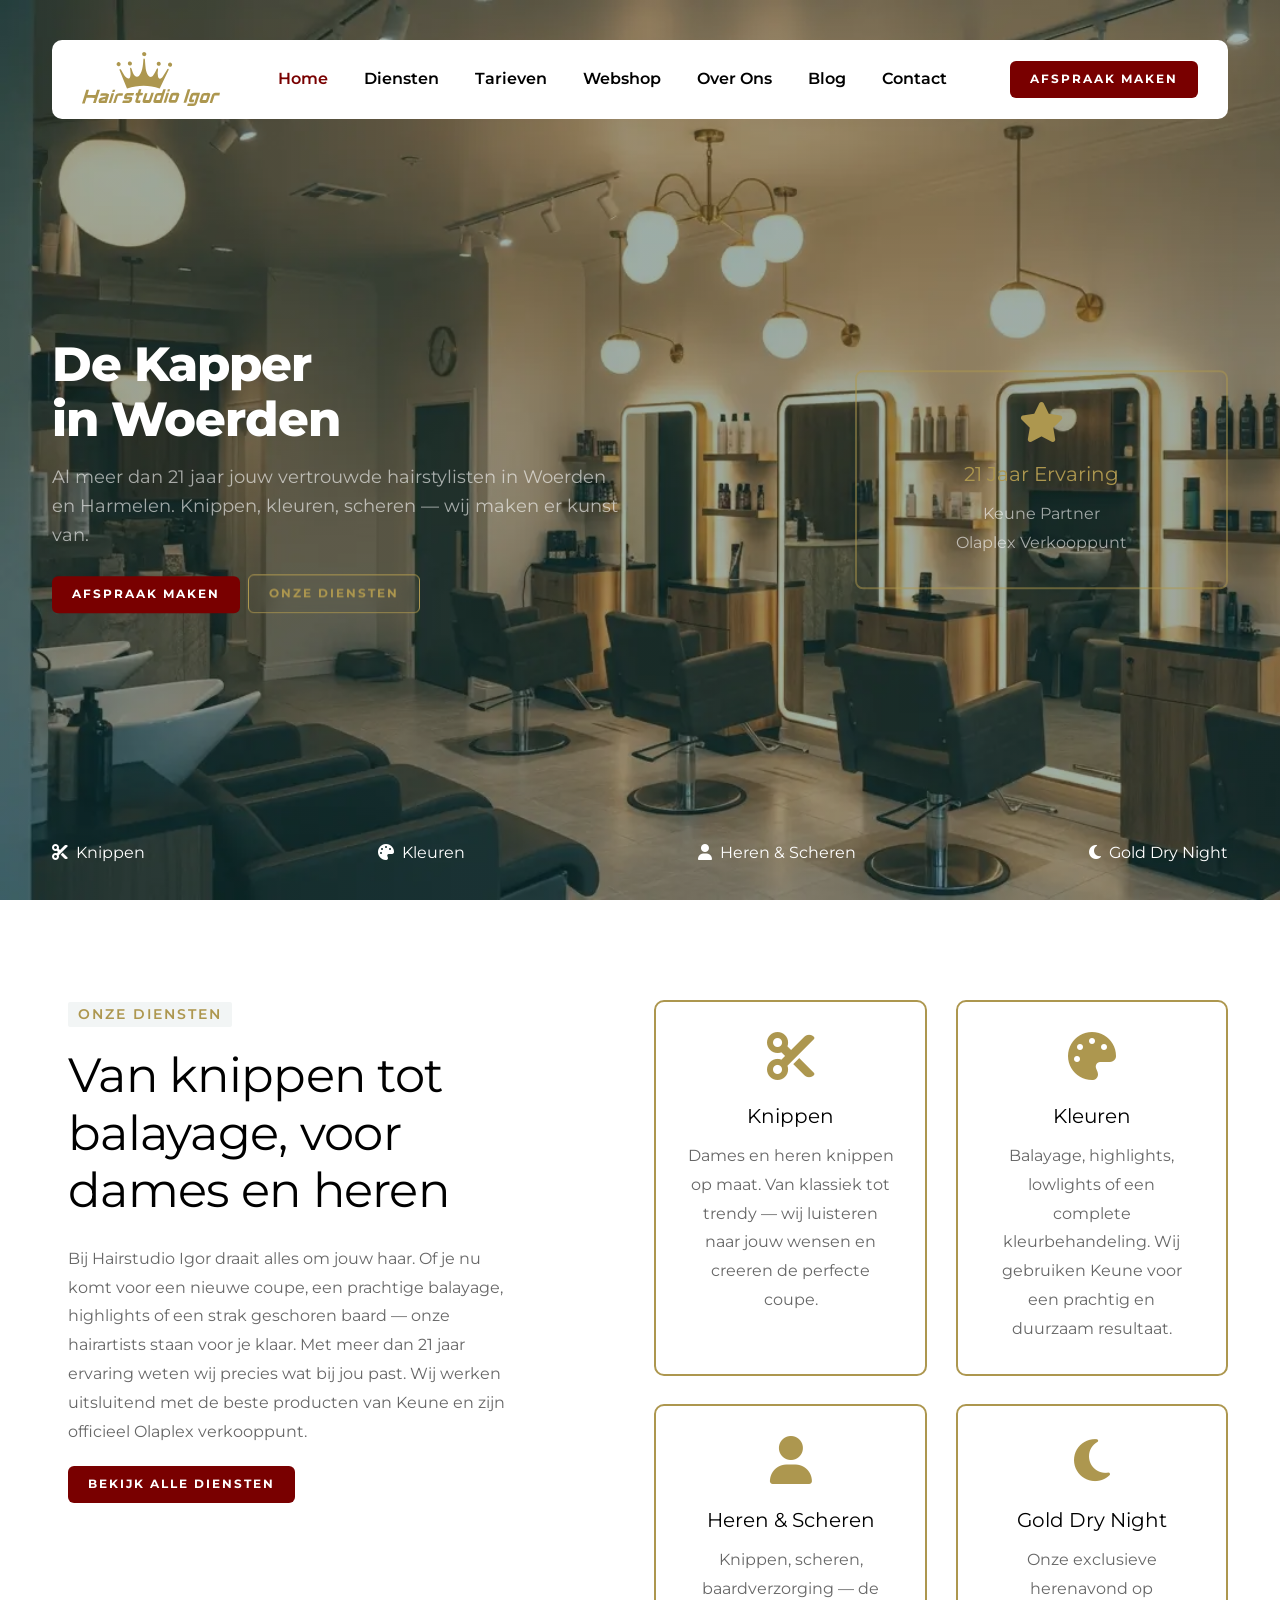
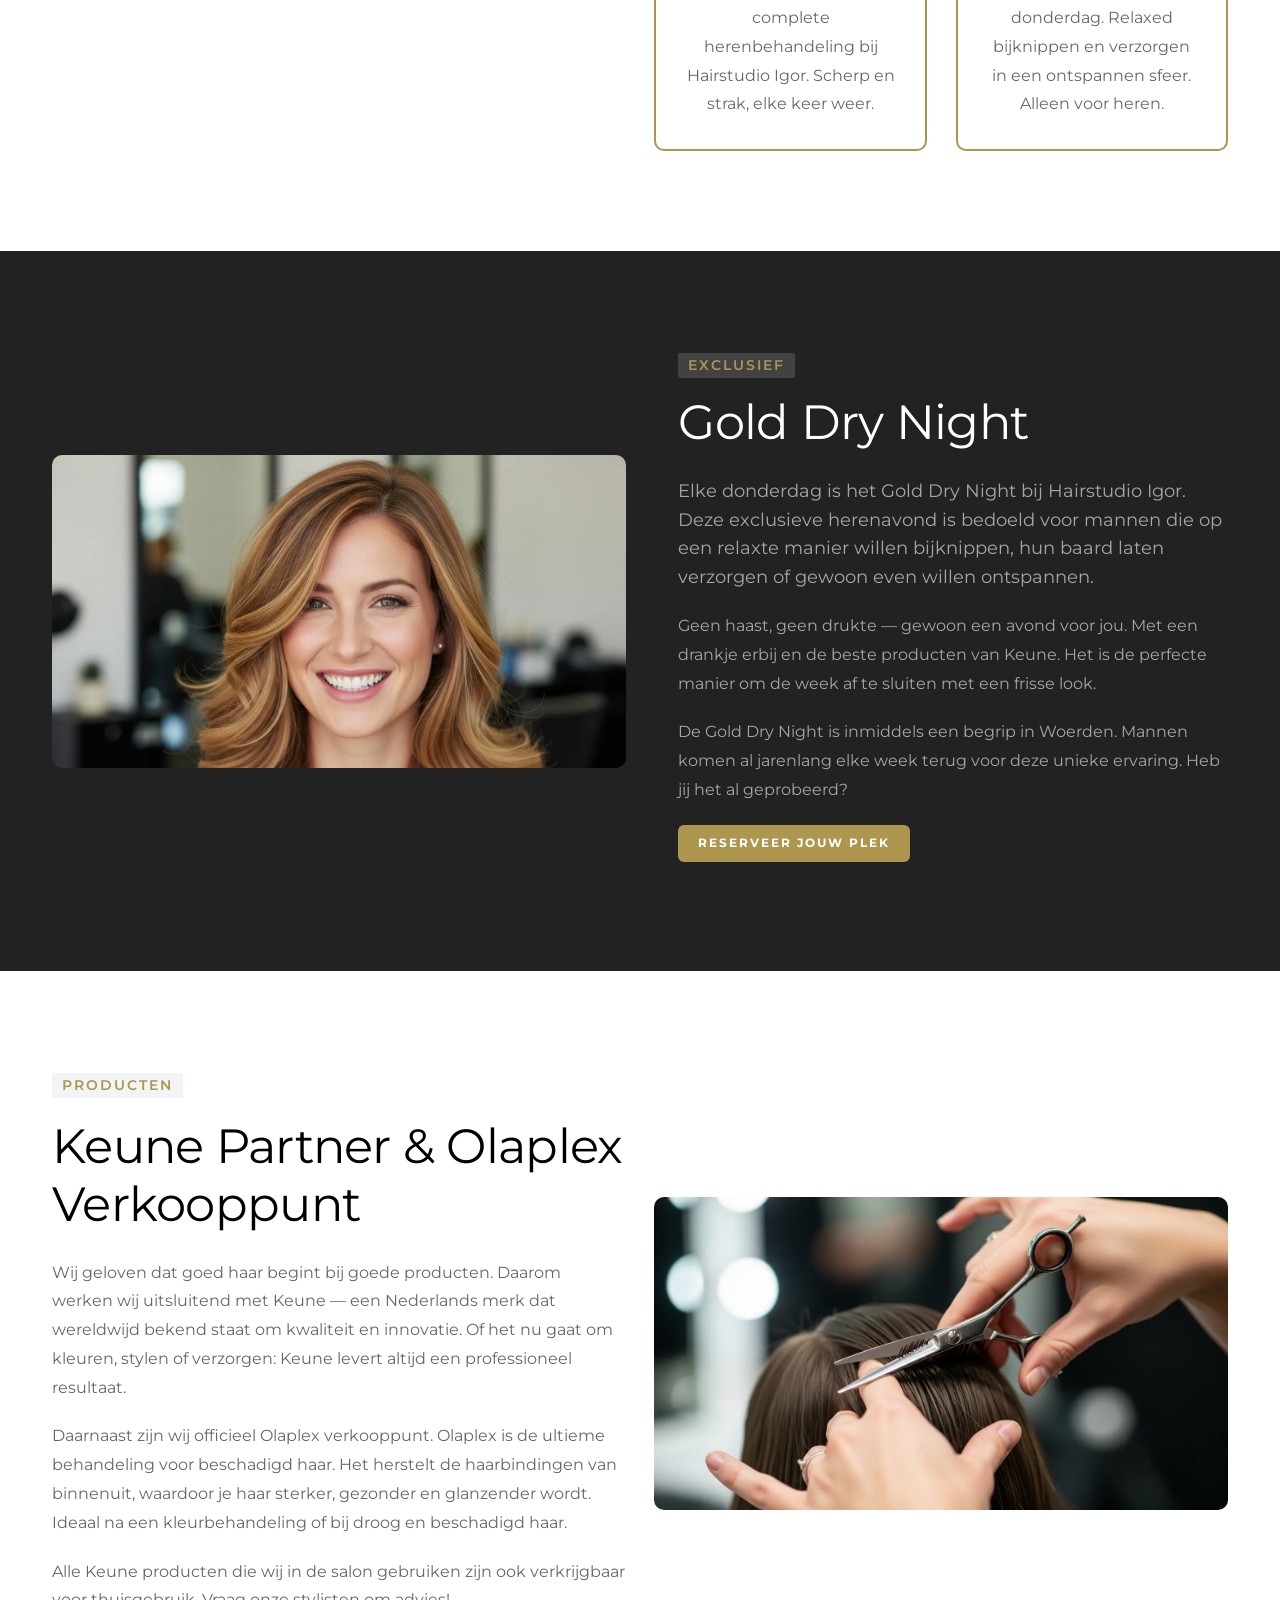
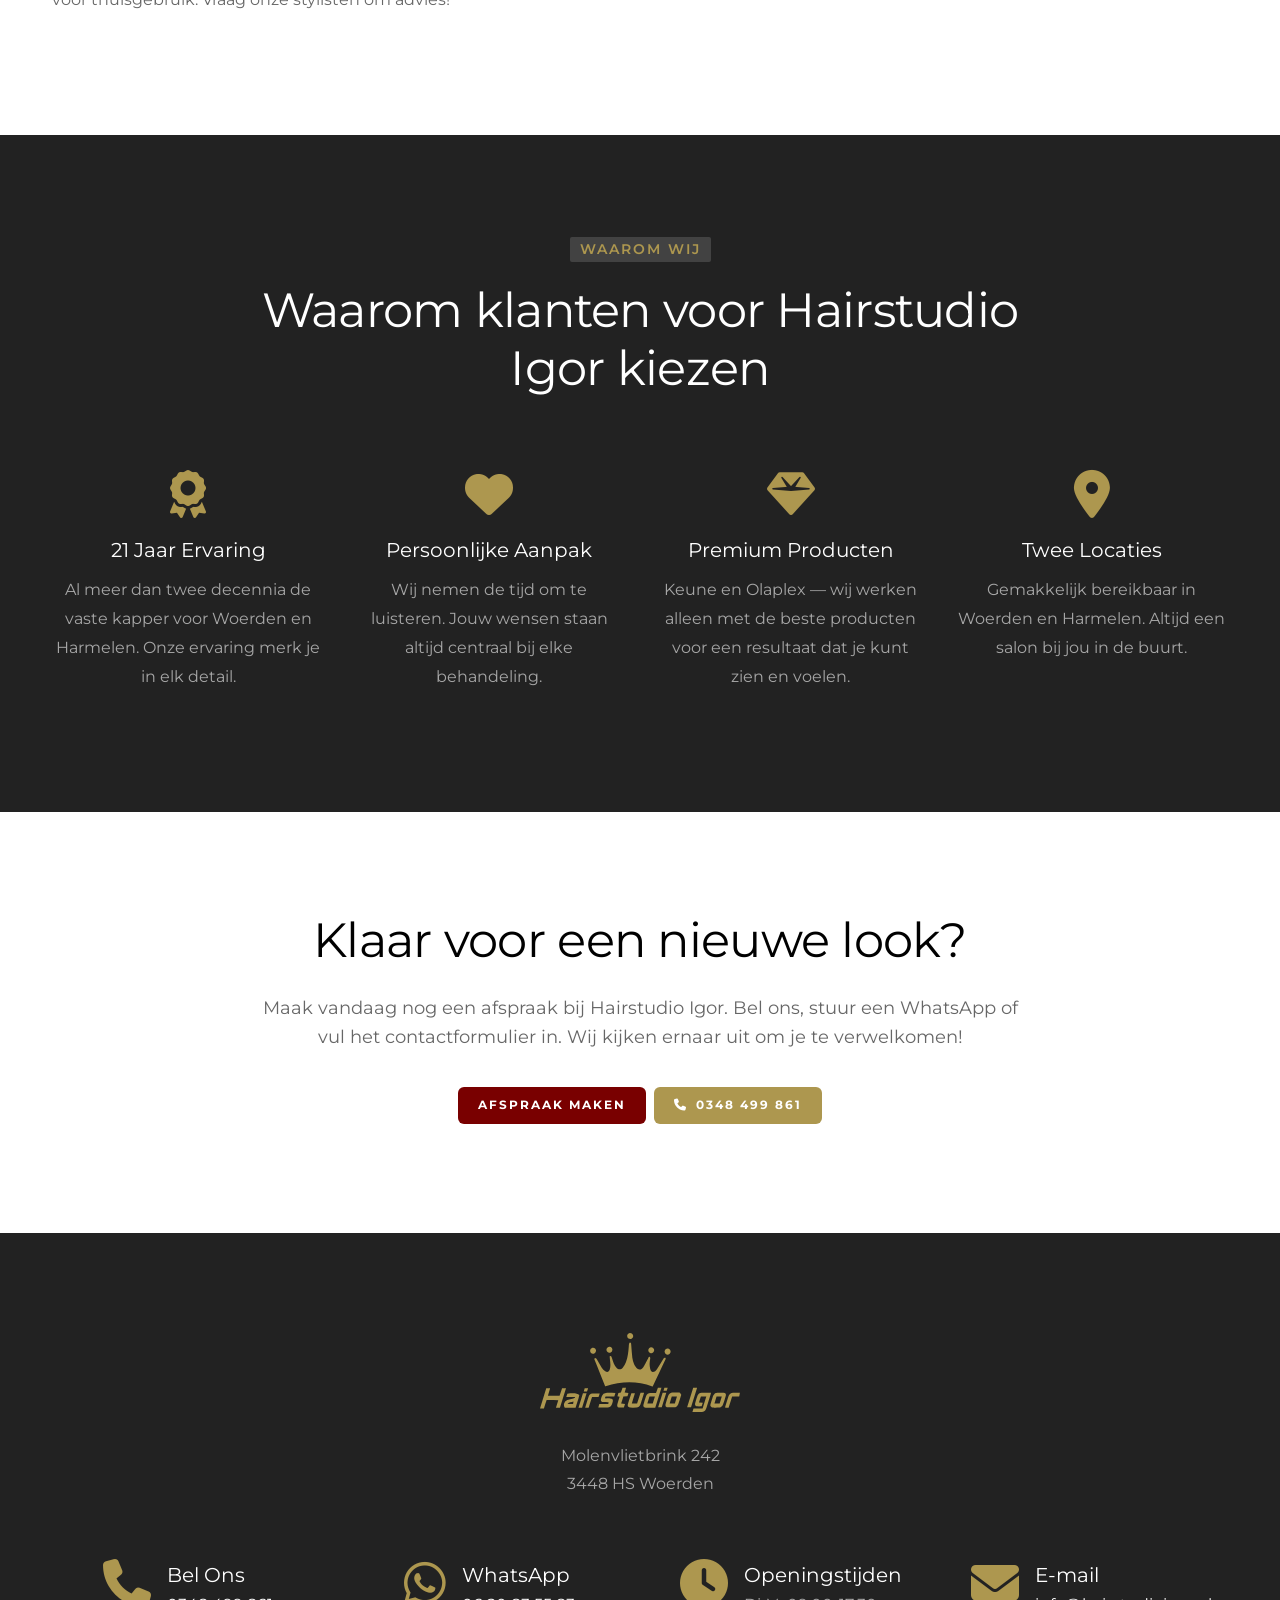
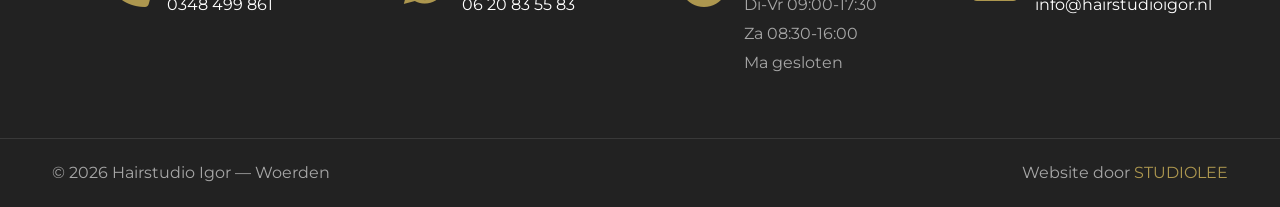
==== commit 4868b7b3: "Update: gold color scheme, SVG logo, new AI images (hero, blog, gallery), webshop page, updated nav" ====
--- a/index.html
+++ b/index.html
@@ -71,9 +71,9 @@
                                 <div class="de-flex-col">
                                     <div id="logo">
                                         <a href="index.html">
-                                            <img class="logo-main" src="images/logo.webp" alt="Hairstudio Igor">
-                                            <img class="logo-scroll" src="images/logo.webp" alt="Hairstudio Igor">
-                                            <img class="logo-mobile" src="images/logo.webp" alt="Hairstudio Igor">
+                                            <img class="logo-main" src="images/logo.svg" alt="Hairstudio Igor">
+                                            <img class="logo-scroll" src="images/logo.svg" alt="Hairstudio Igor">
+                                            <img class="logo-mobile" src="images/logo.svg" alt="Hairstudio Igor">
                                         </a>
                                     </div>
                                 </div>
@@ -83,6 +83,7 @@
                                             <li><a class="menu-item active" href="index.html">Home</a></li>
                                             <li><a class="menu-item" href="diensten.html">Diensten</a></li>
                                             <li><a class="menu-item" href="tarieven.html">Tarieven</a></li>
+                                            <li><a class="menu-item" href="webshop.html">Webshop</a></li>
                                             <li><a class="menu-item" href="over-ons.html">Over Ons</a></li>
                                             <li><a class="menu-item" href="blog.html">Blog</a></li>
                                             <li><a class="menu-item" href="contact.html">Contact</a></li>
@@ -316,7 +317,7 @@
             <div class="row gx-5 justify-content-center">
                 <div class="col-lg-8">
                     <div class="text-center">
-                        <img src="images/logo.webp" class="w-200px" alt="Hairstudio Igor">
+                        <img src="images/logo.svg" class="w-200px" alt="Hairstudio Igor">
                         <div class="spacer-single"></div>
                         <div class="fs-16">Molenvlietbrink 242<br>3448 HS Woerden</div>
                     </div>
--- a/css/colors/scheme-01.css
+++ b/css/colors/scheme-01.css
@@ -1,6 +1,6 @@
-:root {
-  --primary-color: #B07E50;
-  --primary-color-rgb: 176, 126, 80;
-  --secondary-color: #B07E50;
-  --secondary-color-rgb: 176, 126, 80;
-}+:root {
+  --primary-color: #AD974F;
+  --primary-color-rgb: 173, 151, 79;
+  --secondary-color: #790000;
+  --secondary-color-rgb: 121, 0, 0;
+}
